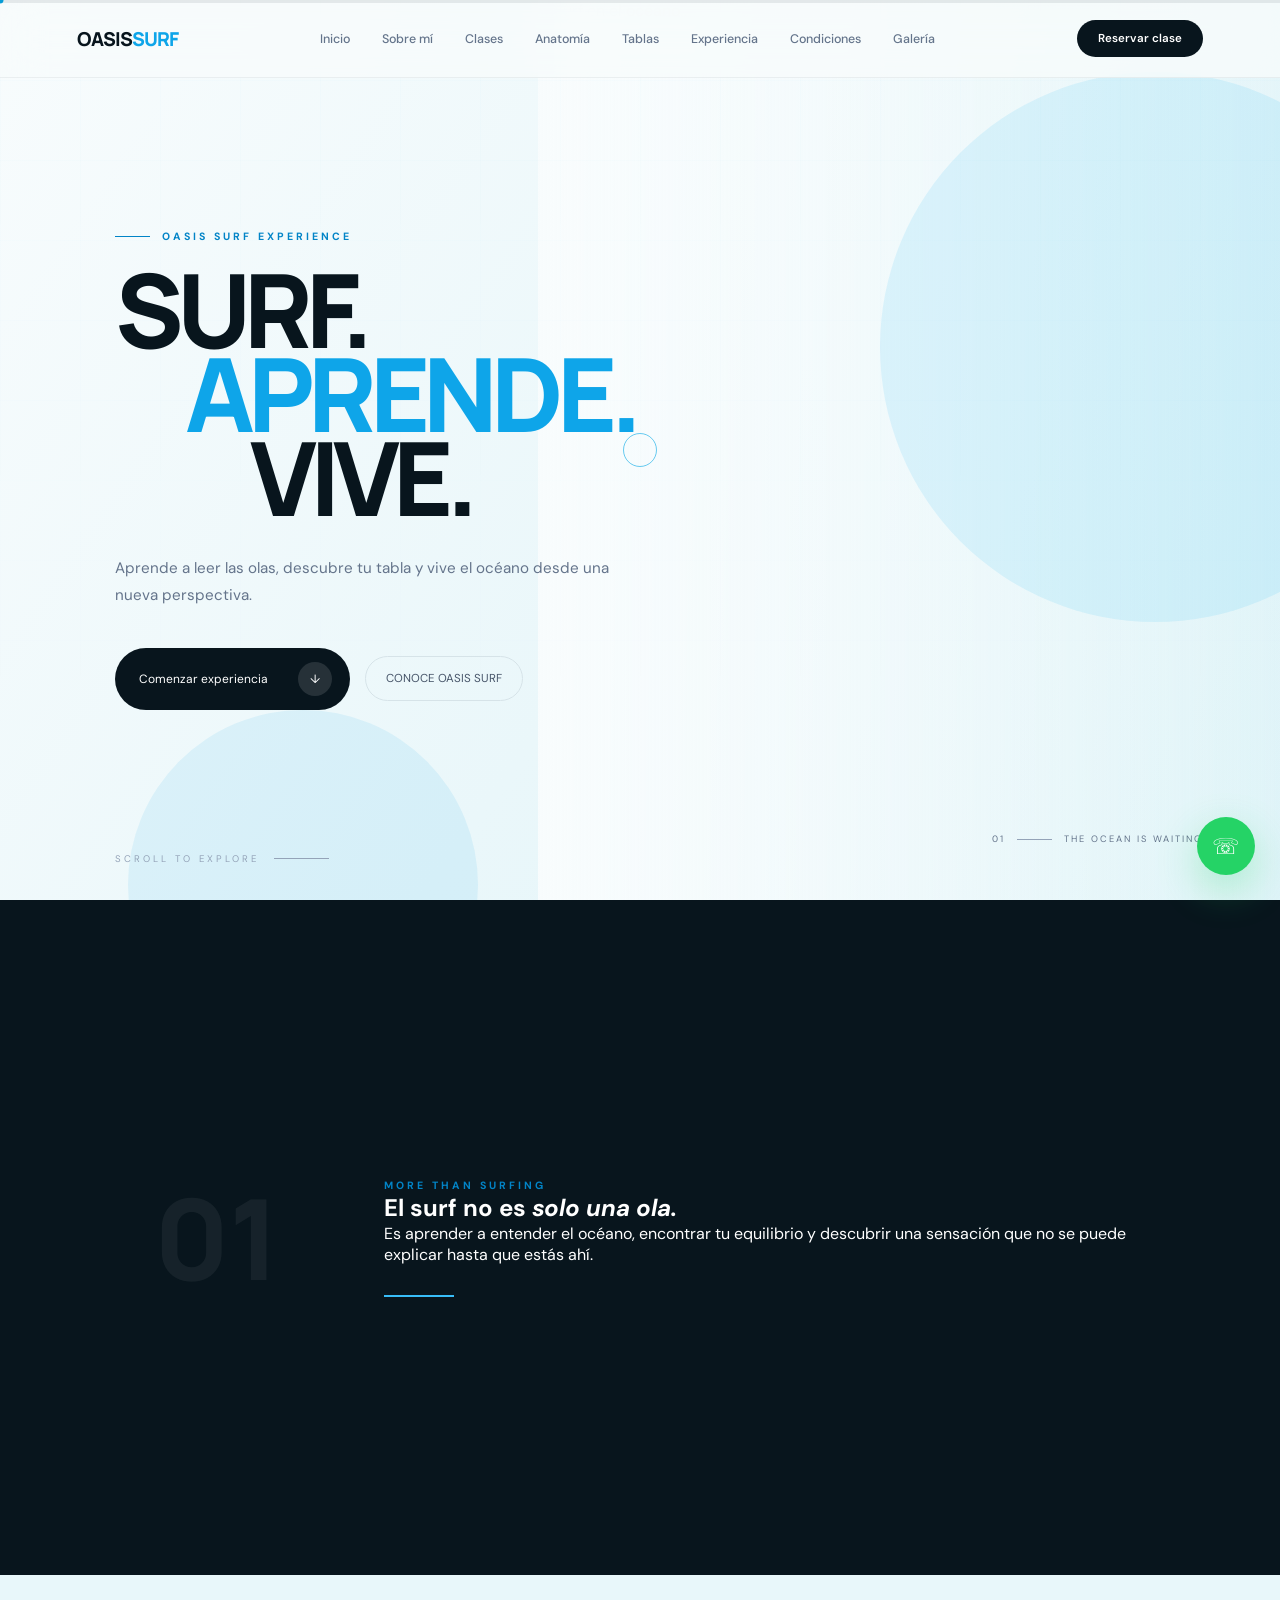
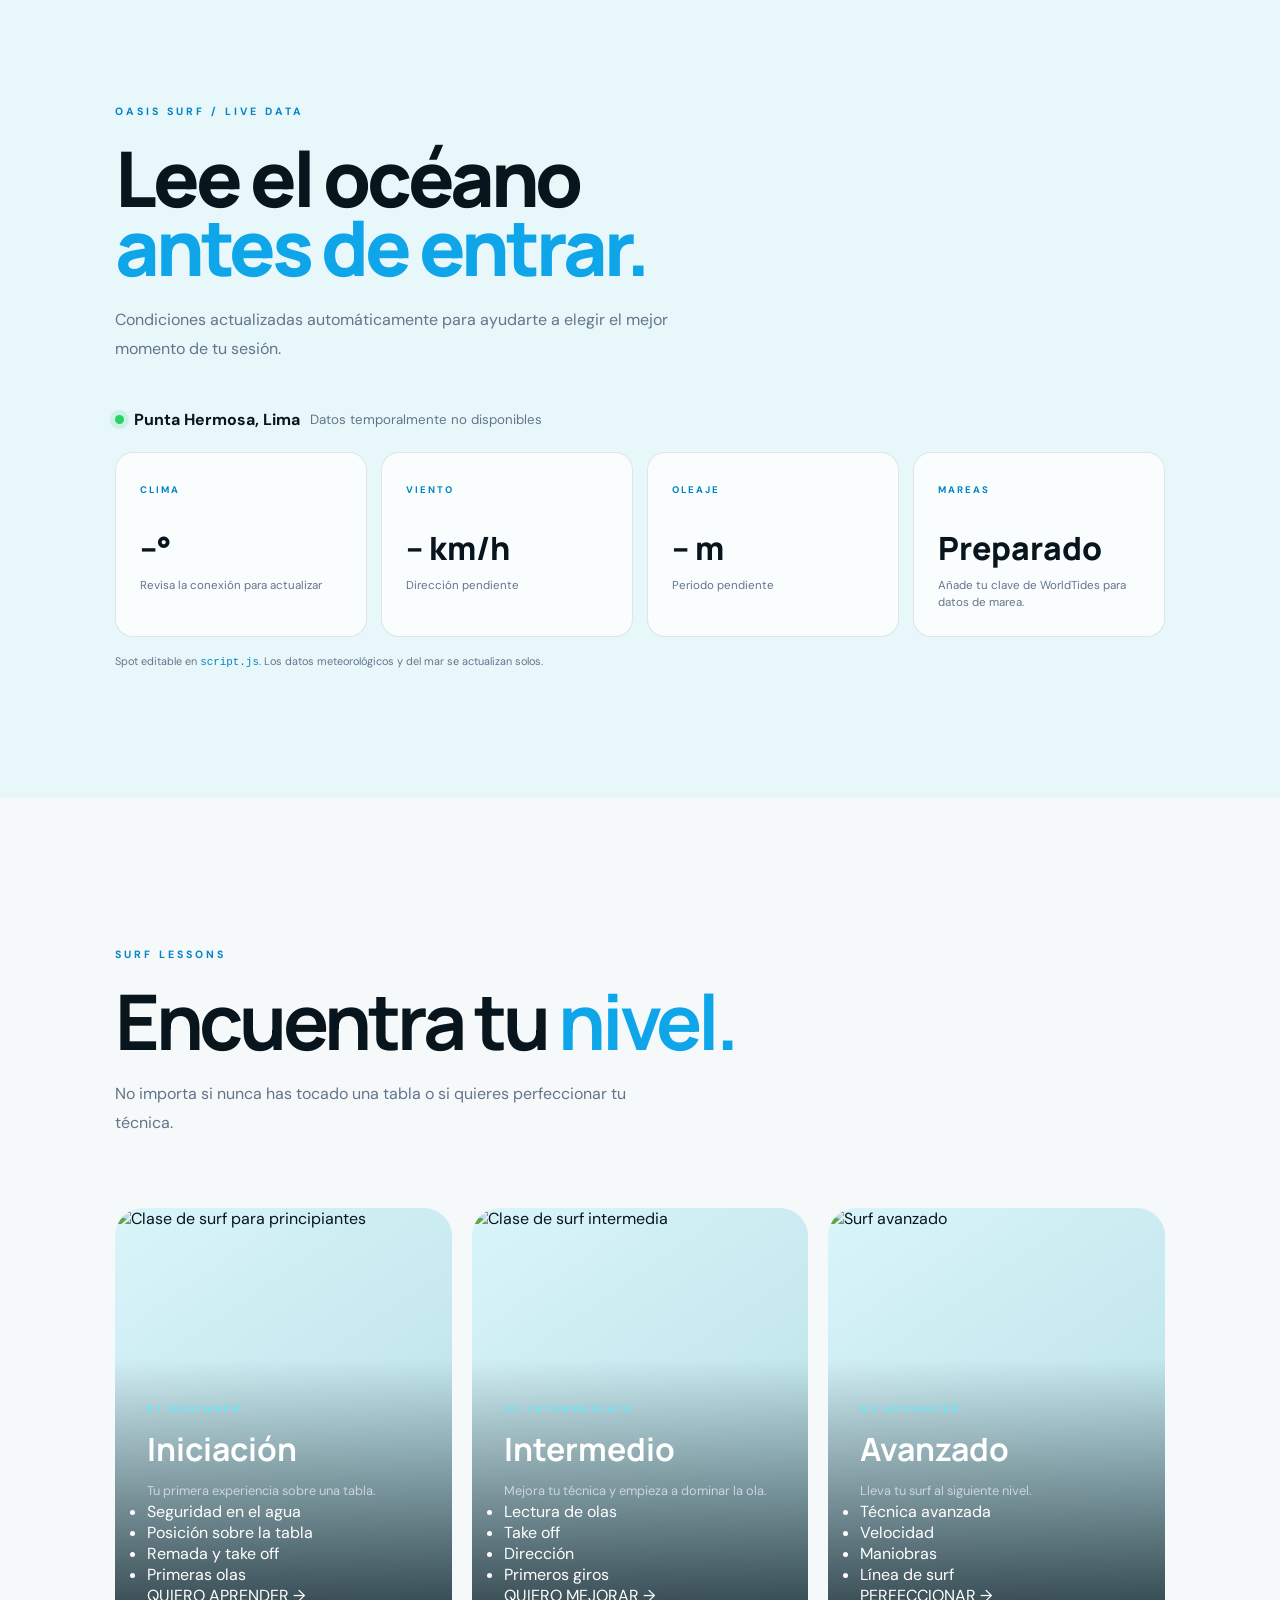
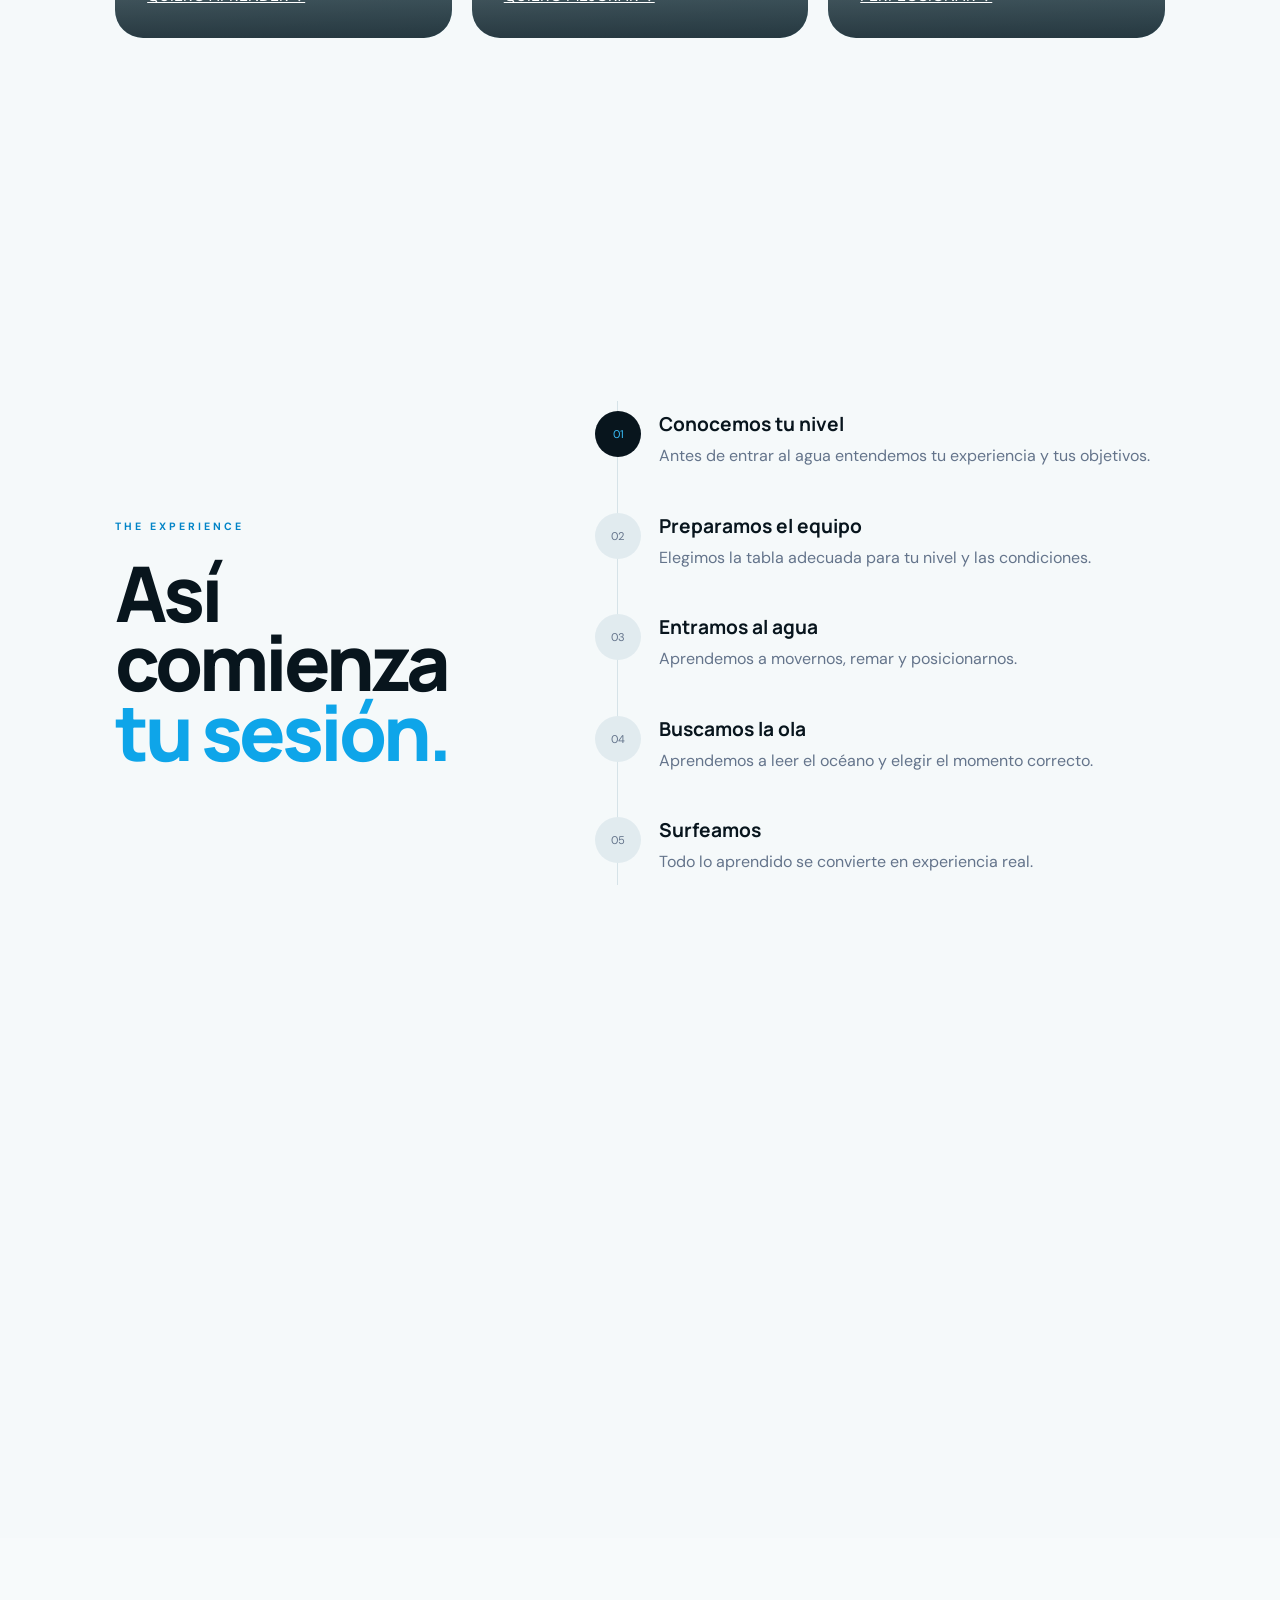
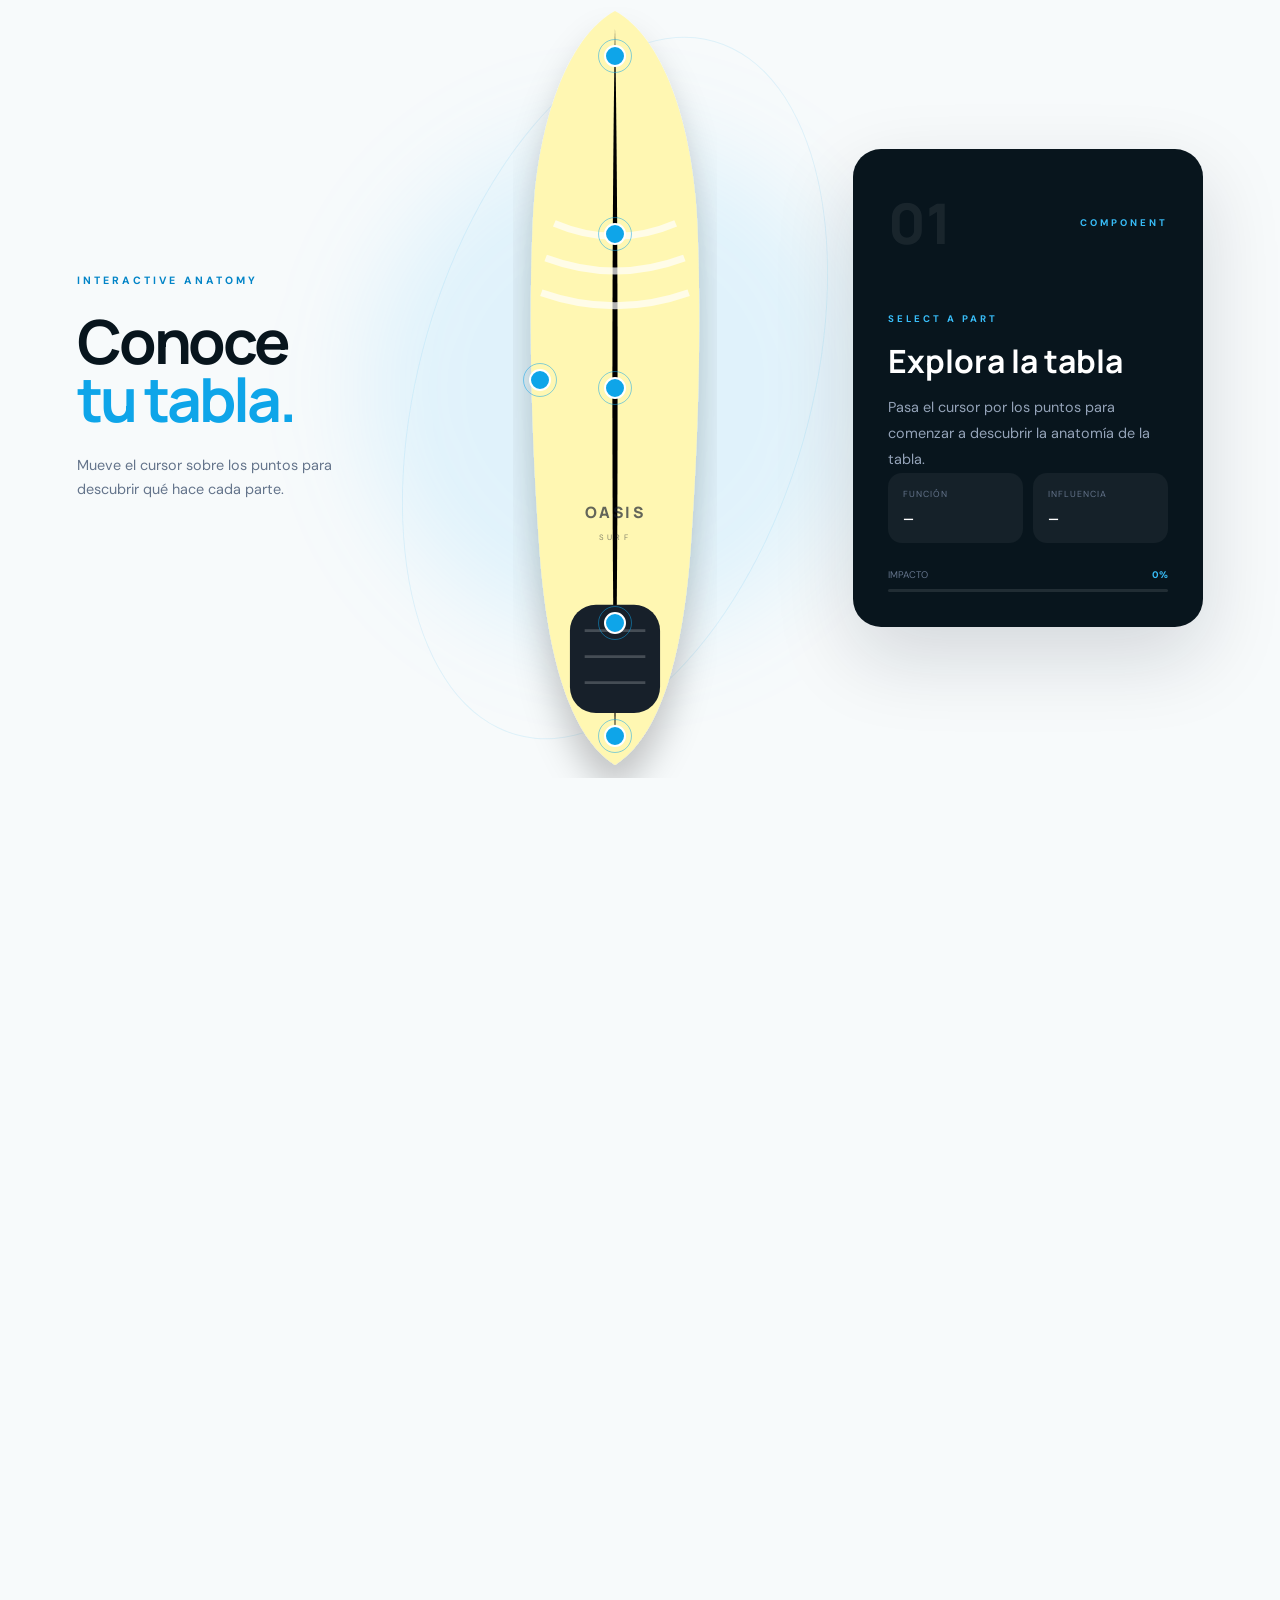
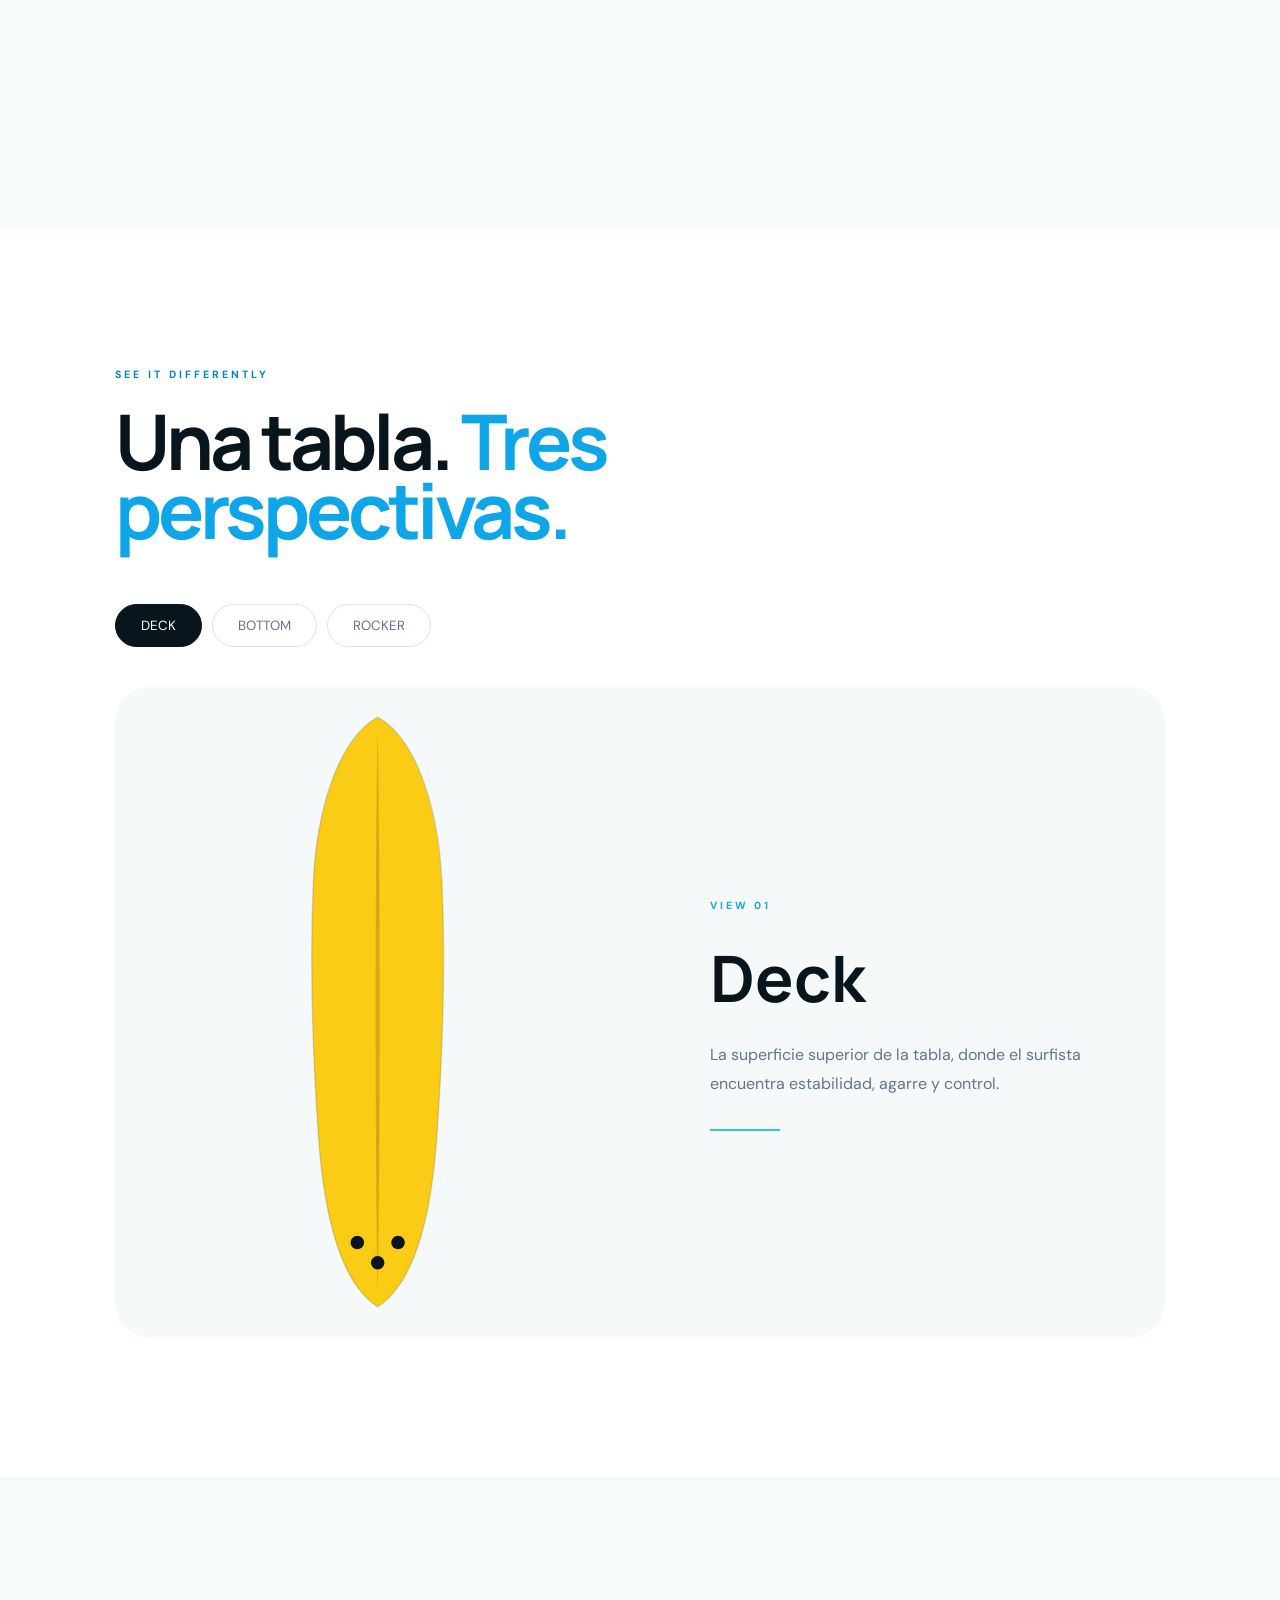
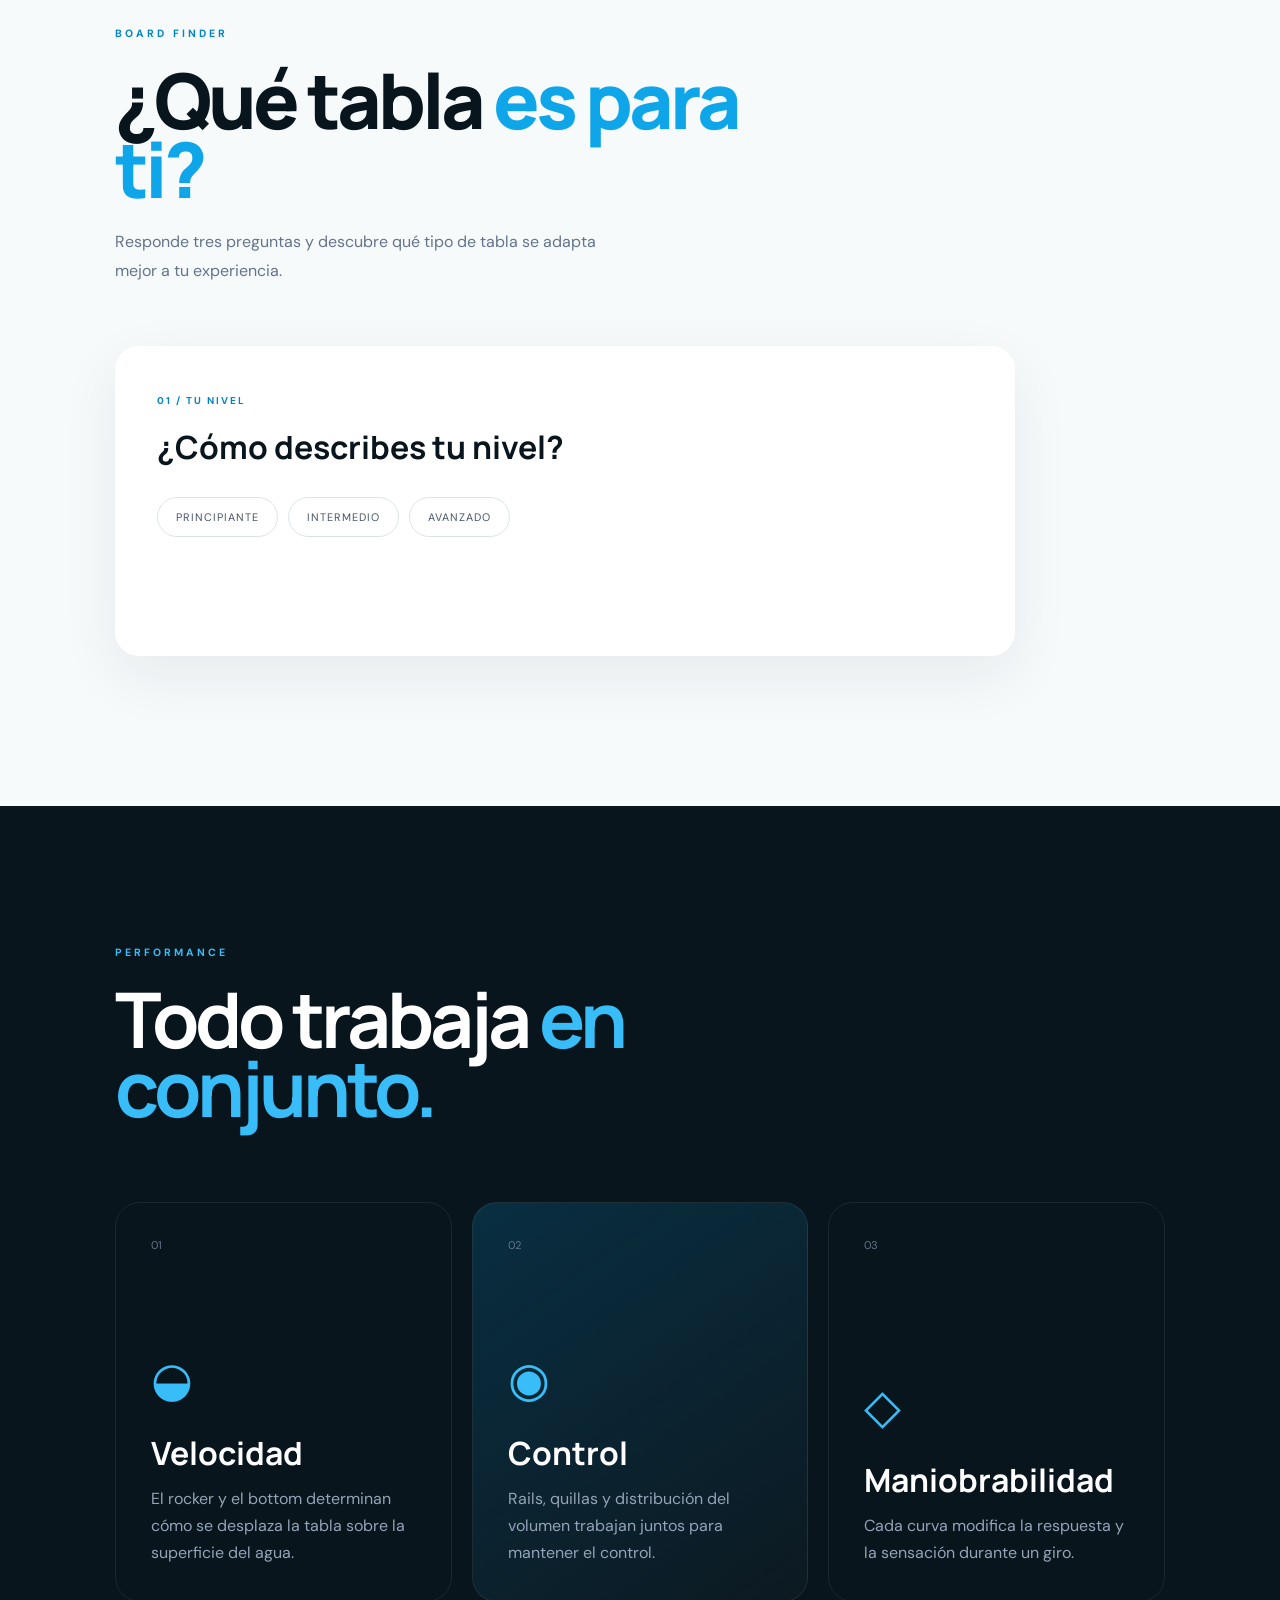
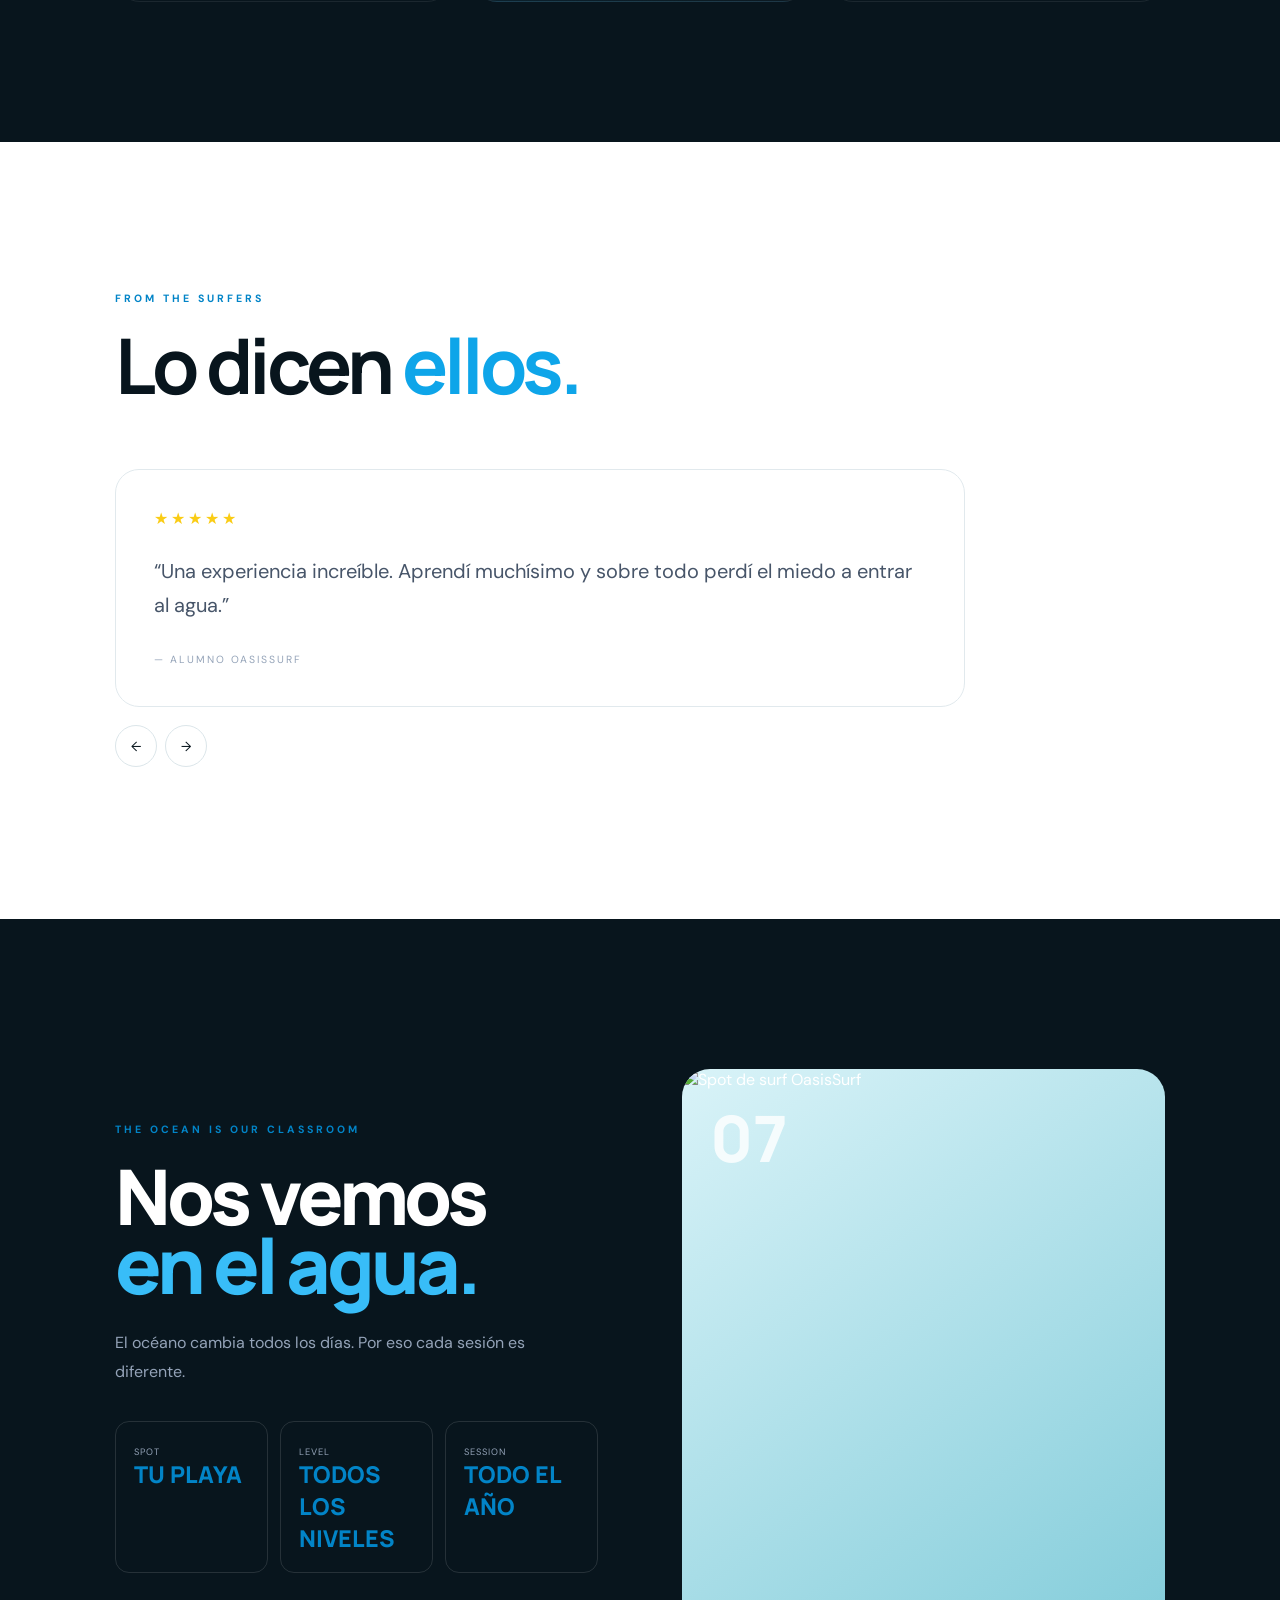
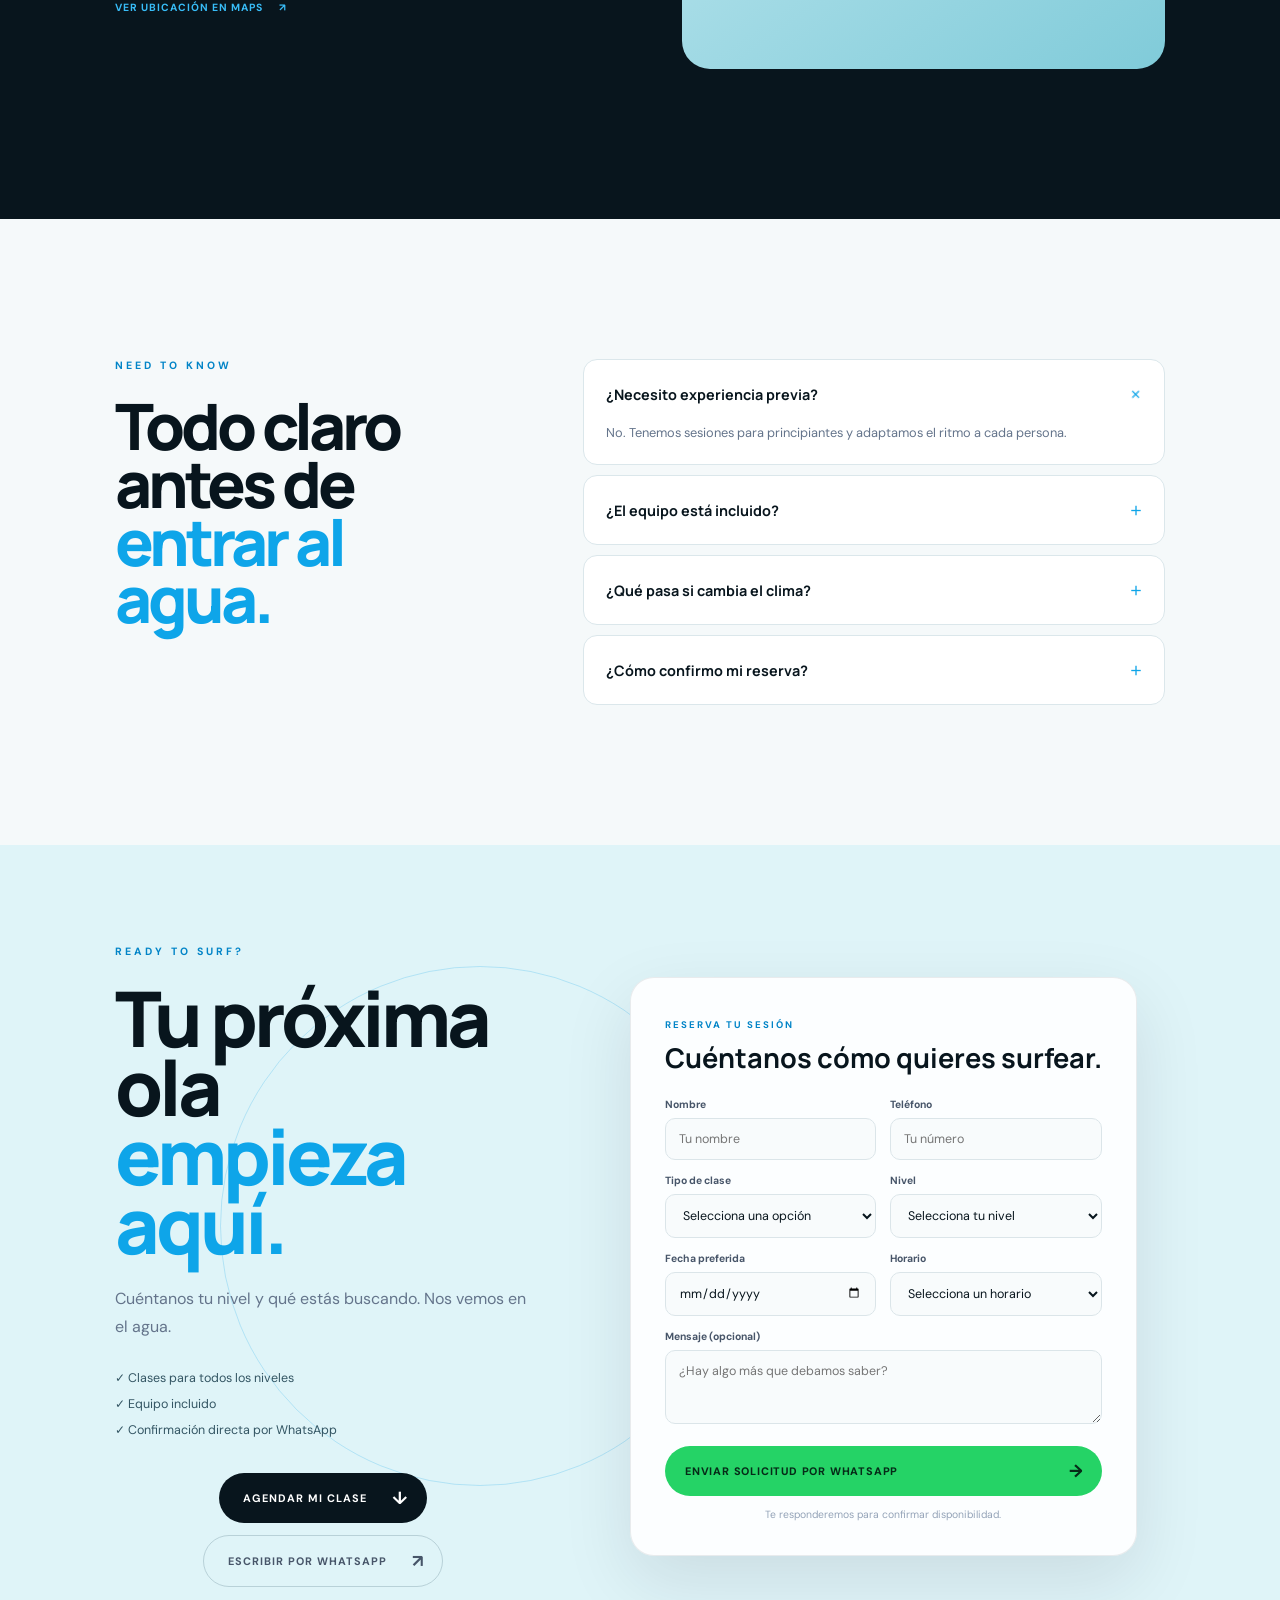
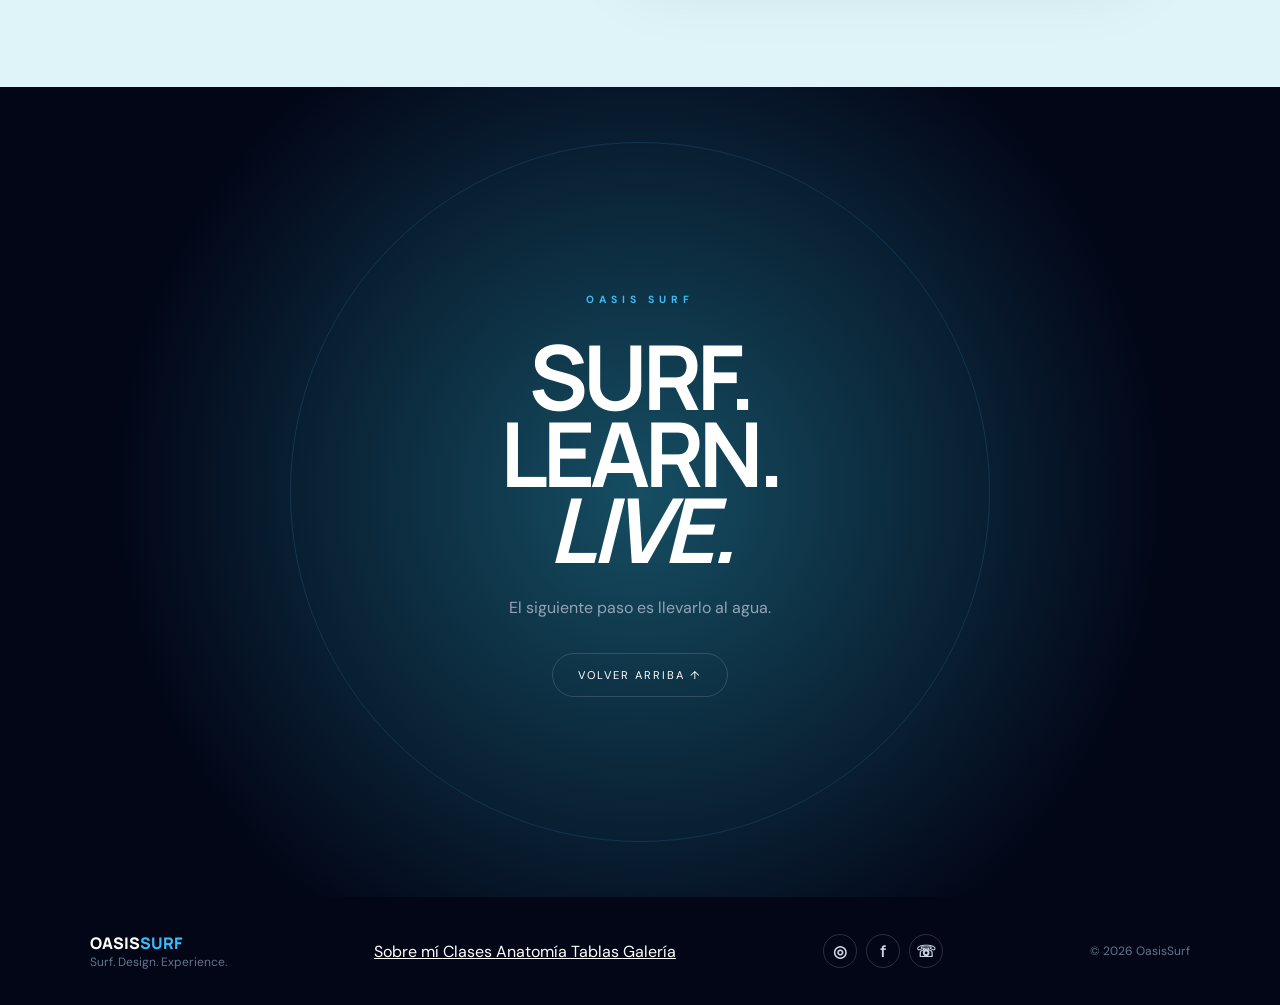
==== index.html @ ae348322 "Add files via upload" ====
<!DOCTYPE html>
<html lang="es">

<head>

    <meta charset="UTF-8">
    <meta name="viewport" content="width=device-width, initial-scale=1.0">

    <meta name="description"
        content="OasisSurf — Aprende a surfear, descubre nuestras tablas y vive una experiencia diferente frente al océano.">

    <title>OasisSurf — Surf. Aprende. Vive.</title>

    <!-- =====================================================
         GOOGLE FONTS
    ====================================================== -->

    <link rel="preconnect" href="https://fonts.googleapis.com">
    <link rel="preconnect" href="https://fonts.gstatic.com" crossorigin>

    <link
        href="https://fonts.googleapis.com/css2?family=DM+Sans:wght@400;500;600;700&family=Manrope:wght@400;500;600;700;800&display=swap"
        rel="stylesheet">


    <!-- =====================================================
         GSAP
    ====================================================== -->

    <script src="https://cdn.jsdelivr.net/npm/gsap@3.12.7/dist/gsap.min.js"></script>

    <script src="https://cdn.jsdelivr.net/npm/gsap@3.12.7/dist/ScrollTrigger.min.js"></script>


    <!-- =====================================================
         CSS
    ====================================================== -->

    <link rel="stylesheet" href="style.css">

</head>


<body>

<div class="site-preloader"><div class="site-preloader-mark">OASIS<span>SURF</span></div><div class="site-preloader-line"><span></span></div><small>PREPARANDO LA SESIÓN</small></div>


<!-- =========================================================
     CUSTOM CURSOR
========================================================= -->

<div class="cursor"></div>
<div class="cursor-ring"></div>


<!-- =========================================================
     HEADER
========================================================= -->

<header class="header">

    <a href="#home" class="logo">
        OASIS<span>SURF</span>
    </a>


    <nav class="navigation">

        <a href="#home">Inicio</a>

        <a href="sobre-mi.html">Sobre mí</a>

        <a href="clases.html">Clases</a>

        <a href="#boards">Anatomía</a>

        <a href="tablas.html">Tablas</a>

        <a href="experiencia.html">Experiencia</a>

        <a href="#conditions">Condiciones</a>

        <a href="galeria.html">Galería</a>

    </nav>


    <a href="#booking" class="header-button">
        Reservar clase
    </a>


    <button class="mobile-menu-button" aria-label="Abrir menú">

        <span></span>
        <span></span>

    </button>

</header>


<!-- =========================================================
     MOBILE MENU
========================================================= -->

<div class="mobile-menu">

    <a href="#home">Inicio</a>

    <a href="sobre-mi.html">Sobre mí</a>

    <a href="clases.html">Clases</a>

    <a href="#boards">Anatomía</a>

    <a href="tablas.html">Tablas</a>

    <a href="experiencia.html">Experiencia</a>

    <a href="#conditions">Condiciones</a>

    <a href="galeria.html">Galería</a>

    <a href="#booking">Reservar</a>

</div>



<main>


<!-- =========================================================
     01 — HERO
========================================================= -->

<section class="hero" id="home">


    <!-- BACKGROUND -->

    <div class="hero-background">

        <div class="hero-grid"></div>

        <div class="hero-orb hero-orb-one"></div>

        <div class="hero-orb hero-orb-two"></div>

        <div class="hero-noise"></div>

    </div>


    <!-- HERO IMAGE -->

    <div class="hero-photo">

        <img
            src="assets/images/hero-surf.jpg"
            alt="Surf en el océano"
        >

        <div class="hero-photo-overlay"></div>

    </div>


    <!-- HERO CONTENT -->

    <div class="hero-content">


        <div class="hero-label">

            <span class="label-line"></span>

            OASIS SURF EXPERIENCE

        </div>


        <h1>

            SURF.

            <span>APRENDE.</span>

            <em>VIVE.</em>

        </h1>


        <p>

            Aprende a leer las olas, descubre
            tu tabla y vive el océano desde
            una nueva perspectiva.

        </p>


        <div class="hero-actions">

            <a href="#classes" class="hero-cta">

                <span>
                    Comenzar experiencia
                </span>

                <span class="arrow">
                    ↓
                </span>

            </a>


            <a href="sobre-mi.html" class="hero-secondary">

                CONOCE OASIS SURF

            </a>

        </div>


    </div>


    <!-- HERO SIDE INFO -->

    <div class="hero-side-info">

        <span>01</span>

        <div></div>

        <span>THE OCEAN IS WAITING</span>

    </div>


    <!-- SCROLL -->

    <div class="scroll-indicator">

        <span>SCROLL TO EXPLORE</span>

        <div class="scroll-line"></div>

    </div>


</section>



<!-- =========================================================
     02 — INTRO
========================================================= -->

<section class="intro-section">


    <div class="intro-number">
        01
    </div>


    <div class="intro-content">

        <span class="section-label">
            MORE THAN SURFING
        </span>


        <h2>

            El surf no es
            <em>solo una ola.</em>

        </h2>


        <p>

            Es aprender a entender el océano,
            encontrar tu equilibrio y descubrir
            una sensación que no se puede explicar
            hasta que estás ahí.

        </p>


        <div class="intro-line"></div>

    </div>


</section>



<!-- =========================================================
     04 — LIVE CONDITIONS
========================================================= -->

<section class="conditions-section" id="conditions">
    <div class="conditions-heading">
        <span class="section-label">OASIS SURF / LIVE DATA</span>
        <h2>Lee el océano <span>antes de entrar.</span></h2>
        <p>Condiciones actualizadas automáticamente para ayudarte a elegir el mejor momento de tu sesión.</p>
    </div>

    <div class="conditions-location">
        <span class="live-dot"></span>
        <strong id="conditionsLocation">Punta Hermosa, Lima</strong>
        <small id="conditionsUpdated">Actualizando condiciones...</small>
    </div>

    <div class="conditions-grid">
        <article class="condition-card"><span>CLIMA</span><strong id="weatherTemperature">--°</strong><p id="weatherSummary">Cargando...</p></article>
        <article class="condition-card"><span>VIENTO</span><strong id="windSpeed">-- km/h</strong><p id="windDirection">Dirección pendiente</p></article>
        <article class="condition-card"><span>OLEAJE</span><strong id="waveHeight">-- m</strong><p id="wavePeriod">Periodo pendiente</p></article>
        <article class="condition-card tide-card"><span>MAREAS</span><strong id="tideStatus">Preparado</strong><p id="tideSummary">Añade tu clave de WorldTides para datos de marea.</p></article>
    </div>

    <p class="conditions-note">Spot editable en <code>script.js</code>. Los datos meteorológicos y del mar se actualizan solos.</p>
</section>



<!-- =========================================================
     05 — CLASSES
========================================================= -->

<section class="classes-section" id="classes">


    <div class="classes-heading">


        <div>

            <span class="section-label">
                SURF LESSONS
            </span>


            <h2>

                Encuentra tu
                <span>nivel.</span>

            </h2>

        </div>


        <p>

            No importa si nunca has tocado
            una tabla o si quieres perfeccionar
            tu técnica.

        </p>


    </div>



    <div class="classes-grid">


        <!-- BEGINNER -->

        <article
            class="class-card"
            data-level="beginner"
        >


            <div class="class-image">

                <img
                    src="assets/images/clase-01.jpg"
                    alt="Clase de surf para principiantes"
                >

            </div>


            <div class="class-content">


                <div class="class-top">

                    <span>
                        01
                    </span>

                    <span>
                        BEGINNER
                    </span>

                </div>


                <h3>
                    Iniciación
                </h3>


                <p>

                    Tu primera experiencia
                    sobre una tabla.

                </p>


                <ul>

                    <li>
                        Seguridad en el agua
                    </li>

                    <li>
                        Posición sobre la tabla
                    </li>

                    <li>
                        Remada y take off
                    </li>

                    <li>
                        Primeras olas
                    </li>

                </ul>


                <a href="#booking">
                    QUIERO APRENDER →
                </a>


            </div>


        </article>



        <!-- INTERMEDIATE -->

        <article
            class="class-card featured-class"
            data-level="intermediate"
        >


            <div class="class-image">

                <img
                    src="assets/images/clase-02.jpg"
                    alt="Clase de surf intermedia"
                >

            </div>


            <div class="class-content">


                <div class="class-top">

                    <span>
                        02
                    </span>

                    <span>
                        INTERMEDIATE
                    </span>

                </div>


                <h3>
                    Intermedio
                </h3>


                <p>

                    Mejora tu técnica y
                    empieza a dominar la ola.

                </p>


                <ul>

                    <li>
                        Lectura de olas
                    </li>

                    <li>
                        Take off
                    </li>

                    <li>
                        Dirección
                    </li>

                    <li>
                        Primeros giros
                    </li>

                </ul>


                <a href="#booking">
                    QUIERO MEJORAR →
                </a>


            </div>


        </article>



        <!-- ADVANCED -->

        <article
            class="class-card"
            data-level="advanced"
        >


            <div class="class-image">

                <img
                    src="assets/images/clase-03.jpg"
                    alt="Surf avanzado"
                >

            </div>


            <div class="class-content">


                <div class="class-top">

                    <span>
                        03
                    </span>

                    <span>
                        ADVANCED
                    </span>

                </div>


                <h3>
                    Avanzado
                </h3>


                <p>

                    Lleva tu surf al siguiente
                    nivel.

                </p>


                <ul>

                    <li>
                        Técnica avanzada
                    </li>

                    <li>
                        Velocidad
                    </li>

                    <li>
                        Maniobras
                    </li>

                    <li>
                        Línea de surf
                    </li>

                </ul>


                <a href="#booking">
                    PERFECCIONAR →
                </a>


            </div>


        </article>


    </div>


</section>



<!-- =========================================================
     05 — EXPERIENCE
========================================================= -->

<section class="experience-section" id="experience">


    <div class="experience-sticky">


        <div class="experience-heading">

            <span class="section-label">
                THE EXPERIENCE
            </span>


            <h2>

                Así comienza
                <span>tu sesión.</span>

            </h2>

        </div>


        <div class="experience-timeline">


            <div class="timeline-line">

                <span></span>

            </div>


            <div
                class="experience-step active"
                data-step="1"
            >

                <span>
                    01
                </span>

                <div>

                    <h3>
                        Conocemos tu nivel
                    </h3>

                    <p>
                        Antes de entrar al agua
                        entendemos tu experiencia
                        y tus objetivos.
                    </p>

                </div>

            </div>


            <div
                class="experience-step"
                data-step="2"
            >

                <span>
                    02
                </span>

                <div>

                    <h3>
                        Preparamos el equipo
                    </h3>

                    <p>
                        Elegimos la tabla adecuada
                        para tu nivel y las condiciones.
                    </p>

                </div>

            </div>


            <div
                class="experience-step"
                data-step="3"
            >

                <span>
                    03
                </span>

                <div>

                    <h3>
                        Entramos al agua
                    </h3>

                    <p>
                        Aprendemos a movernos,
                        remar y posicionarnos.
                    </p>

                </div>

            </div>


            <div
                class="experience-step"
                data-step="4"
            >

                <span>
                    04
                </span>

                <div>

                    <h3>
                        Buscamos la ola
                    </h3>

                    <p>
                        Aprendemos a leer el océano
                        y elegir el momento correcto.
                    </p>

                </div>

            </div>


            <div
                class="experience-step"
                data-step="5"
            >

                <span>
                    05
                </span>

                <div>

                    <h3>
                        Surfeamos
                    </h3>

                    <p>
                        Todo lo aprendido se convierte
                        en experiencia real.
                    </p>

                </div>

            </div>


        </div>


    </div>


</section>



<!-- =========================================================
     06 — BOARD ANATOMY
========================================================= -->

<section class="anatomy-section" id="boards">


    <div class="anatomy-sticky">


        <!-- TITLE -->

        <div class="anatomy-heading">


            <span class="section-label">
                INTERACTIVE ANATOMY
            </span>


            <h2>

                Conoce
                <span>tu tabla.</span>

            </h2>


            <p>

                Mueve el cursor sobre los puntos
                para descubrir qué hace cada parte.

            </p>


        </div>



        <!-- BOARD -->

        <div class="interactive-board">


            <div class="board-aura"></div>


            <svg
                id="mainBoard"
                class="surfboard main-surfboard"
                viewBox="0 0 300 900"
                xmlns="http://www.w3.org/2000/svg"
            >


                <defs>


                    <linearGradient
                        id="mainBoardGradient"
                        x1="0"
                        y1="0"
                        x2="1"
                        y2="1"
                    >

                        <stop
                            offset="0%"
                            stop-color="#fff7b2"
                        >

                        <stop
                            offset="45%"
                            stop-color="#facc15"
                        >

                        <stop
                            offset="100%"
                            stop-color="#ca8a04"
                        >

                    </linearGradient>


                    <filter id="mainShadow">

                        <feDropShadow
                            dx="0"
                            dy="30"
                            stdDeviation="20"
                            flood-opacity=".22"
                        />

                    </filter>


                </defs>


                <!-- BOARD -->

                <path
                    id="boardShape"
                    filter="url(#mainShadow)"
                    d="
                    M150 15
                    C95 45 60 145 55 260
                    C50 380 54 510 62 625
                    C70 750 95 850 150 885
                    C205 850 230 750 238 625
                    C246 510 250 380 245 260
                    C240 145 205 45 150 15
                    Z"
                    fill="url(#mainBoardGradient)"
                />


                <!-- STRINGER -->

                <path
                    id="mainStringer"
                    d="
                    M150 35
                    C146 250 146 650 150 865
                    C154 650 154 250 150 35
                    Z"
                />


                <!-- STRIPES -->

                <path
                    class="board-stripe"
                    d="M80 260 Q150 290 220 260"
                />

                <path
                    class="board-stripe"
                    d="M70 300 Q150 330 230 300"
                />

                <path
                    class="board-stripe"
                    d="M65 340 Q150 370 235 340"
                />


                <!-- PAD -->

                <rect
                    x="98"
                    y="700"
                    width="104"
                    height="125"
                    rx="30"
                    class="board-pad"
                />


                <path
                    class="pad-line"
                    d="M115 730 H185"
                />

                <path
                    class="pad-line"
                    d="M115 760 H185"
                />

                <path
                    class="pad-line"
                    d="M115 790 H185"
                />


                <!-- LOGO -->

                <text
                    x="150"
                    y="600"
                    text-anchor="middle"
                    class="board-logo"
                >
                    OASIS
                </text>


                <text
                    x="150"
                    y="625"
                    text-anchor="middle"
                    class="board-logo-small"
                >
                    SURF
                </text>


            </svg>



            <!-- HOTSPOTS -->

            <button
                class="hotspot"
                data-part="nose"
                style="top:9%;left:50%;"
                aria-label="Nose"
            >
                <span></span>
            </button>


            <button
                class="hotspot"
                data-part="stringer"
                style="top:31%;left:50%;"
                aria-label="Stringer"
            >
                <span></span>
            </button>


            <button
                class="hotspot"
                data-part="rail"
                style="top:49%;left:32%;"
                aria-label="Rails"
            >
                <span></span>
            </button>


            <button
                class="hotspot"
                data-part="center"
                style="top:50%;left:50%;"
                aria-label="Centro"
            >
                <span></span>
            </button>


            <button
                class="hotspot"
                data-part="pad"
                style="top:79%;left:50%;"
                aria-label="Pad"
            >
                <span></span>
            </button>


            <button
                class="hotspot"
                data-part="tail"
                style="top:93%;left:50%;"
                aria-label="Tail"
            >
                <span></span>
            </button>


        </div>



        <!-- INFO CARD -->

        <aside class="info-card">


            <div class="info-card-top">

                <span id="infoNumber">
                    01
                </span>

                <span class="info-category">
                    COMPONENT
                </span>

            </div>


            <div class="info-content">

                <span class="info-mini">
                    SELECT A PART
                </span>


                <h3 id="infoTitle">
                    Explora la tabla
                </h3>


                <p id="infoDescription">

                    Pasa el cursor por los puntos
                    para comenzar a descubrir
                    la anatomía de la tabla.

                </p>

            </div>


            <div class="info-stats">


                <div>

                    <span>
                        FUNCIÓN
                    </span>

                    <strong id="infoFunction">
                        —
                    </strong>

                </div>


                <div>

                    <span>
                        INFLUENCIA
                    </span>

                    <strong id="infoInfluence">
                        —
                    </strong>

                </div>


            </div>


            <div class="info-progress">

                <div class="progress-label">

                    <span>
                        IMPACTO
                    </span>

                    <strong id="infoPercent">
                        0%
                    </strong>

                </div>


                <div class="progress-track">

                    <span id="infoProgress"></span>

                </div>

            </div>


        </aside>


    </div>


</section>



<!-- =========================================================
     07 — BOARD VIEWS
========================================================= -->

<section class="views-section">


    <div class="views-title">


        <span class="section-label">
            SEE IT DIFFERENTLY
        </span>


        <h2>

            Una tabla.
            <span>Tres perspectivas.</span>

        </h2>


    </div>


    <div class="view-buttons">

        <button
            class="view-button active"
            data-view="deck"
        >
            DECK
        </button>


        <button
            class="view-button"
            data-view="bottom"
        >
            BOTTOM
        </button>


        <button
            class="view-button"
            data-view="rocker"
        >
            ROCKER
        </button>

    </div>



    <div class="view-display">


        <div class="view-board">


            <svg
                id="viewBoard"
                class="surfboard"
                viewBox="0 0 300 900"
            >


                <path
                    class="view-board-shape"
                    d="
                    M150 15
                    C95 45 60 145 55 260
                    C50 380 54 510 62 625
                    C70 750 95 850 150 885
                    C205 850 230 750 238 625
                    C246 510 250 380 245 260
                    C240 145 205 45 150 15
                    Z"
                />


                <path
                    class="view-stringer"
                    d="
                    M150 35
                    C146 250 146 650 150 865
                    C154 650 154 250 150 35
                    Z"
                />


                <circle
                    class="fin fin-one"
                    cx="120"
                    cy="790"
                    r="10"
                />


                <circle
                    class="fin fin-two"
                    cx="180"
                    cy="790"
                    r="10"
                />


                <circle
                    class="fin fin-three"
                    cx="150"
                    cy="820"
                    r="10"
                />


            </svg>


        </div>


        <div class="view-copy">


            <span id="viewLabel">
                VIEW 01
            </span>


            <h3 id="viewTitle">
                Deck
            </h3>


            <p id="viewDescription">

                La superficie superior de la tabla,
                donde el surfista encuentra
                estabilidad, agarre y control.

            </p>


            <div class="view-line"></div>


        </div>


    </div>


</section>



<!-- =========================================================
     08 — FIND YOUR BOARD
========================================================= -->

<section class="finder-section">


    <div class="finder-heading">

        <span class="section-label">
            BOARD FINDER
        </span>


        <h2>

            ¿Qué tabla
            <span>es para ti?</span>

        </h2>


        <p>

            Responde tres preguntas y descubre
            qué tipo de tabla se adapta mejor
            a tu experiencia.

        </p>

    </div>



    <div class="finder">


        <!-- QUESTION 1 -->

        <div class="finder-question active">

            <span>
                01 / TU NIVEL
            </span>


            <h3>
                ¿Cómo describes tu nivel?
            </h3>


            <div class="finder-options">

                <button data-answer="beginner">
                    PRINCIPIANTE
                </button>

                <button data-answer="intermediate">
                    INTERMEDIO
                </button>

                <button data-answer="advanced">
                    AVANZADO
                </button>

            </div>

        </div>



        <!-- QUESTION 2 -->

        <div class="finder-question">

            <span>
                02 / TU OBJETIVO
            </span>


            <h3>
                ¿Qué quieres conseguir?
            </h3>


            <div class="finder-options">

                <button data-answer="learn">
                    APRENDER
                </button>

                <button data-answer="improve">
                    MEJORAR
                </button>

                <button data-answer="performance">
                    PERFORMANCE
                </button>

            </div>

        </div>



        <!-- QUESTION 3 -->

        <div class="finder-question">

            <span>
                03 / TU EXPERIENCIA
            </span>


            <h3>
                ¿Qué buscas sentir?
            </h3>


            <div class="finder-options">

                <button data-answer="stability">
                    ESTABILIDAD
                </button>

                <button data-answer="speed">
                    VELOCIDAD
                </button>

                <button data-answer="control">
                    CONTROL
                </button>

            </div>

        </div>



        <!-- RESULT -->

        <div class="finder-result">

            <span>
                YOUR BOARD
            </span>


            <h3 id="finderResult">
                TU TABLA IDEAL
            </h3>


            <p id="finderDescription">

                Completa las preguntas para
                descubrir tu recomendación.

            </p>


            <button id="finderReset">
                VOLVER A EMPEZAR
            </button>

        </div>


    </div>


</section>



<!-- =========================================================
     10 — PERFORMANCE
========================================================= -->

<section class="performance-section">


    <div class="performance-heading">

        <span class="section-label">
            PERFORMANCE
        </span>


        <h2>

            Todo trabaja
            <span>en conjunto.</span>

        </h2>

    </div>



    <div class="performance-grid">


        <article class="performance-card">

            <span>
                01
            </span>


            <div class="performance-icon">
                ◒
            </div>


            <h3>
                Velocidad
            </h3>


            <p>

                El rocker y el bottom determinan
                cómo se desplaza la tabla sobre
                la superficie del agua.

            </p>

        </article>



        <article class="performance-card featured">

            <span>
                02
            </span>


            <div class="performance-icon">
                ◉
            </div>


            <h3>
                Control
            </h3>


            <p>

                Rails, quillas y distribución del
                volumen trabajan juntos para
                mantener el control.

            </p>

        </article>



        <article class="performance-card">

            <span>
                03
            </span>


            <div class="performance-icon">
                ◇
            </div>


            <h3>
                Maniobrabilidad
            </h3>


            <p>

                Cada curva modifica la respuesta
                y la sensación durante un giro.

            </p>

        </article>


    </div>


</section>



<!-- =========================================================
     11 — TESTIMONIALS
========================================================= -->

<section class="testimonials-section">


    <div class="testimonials-heading">

        <span class="section-label">
            FROM THE SURFERS
        </span>


        <h2>

            Lo dicen
            <span>ellos.</span>

        </h2>

    </div>



    <div class="testimonial-slider">


        <article class="testimonial active">

            <div class="testimonial-stars">
                ★★★★★
            </div>


            <blockquote>

                “Una experiencia increíble.
                Aprendí muchísimo y sobre todo
                perdí el miedo a entrar al agua.”

            </blockquote>


            <span>
                — ALUMNO OASISSURF
            </span>

        </article>



        <article class="testimonial">

            <div class="testimonial-stars">
                ★★★★★
            </div>


            <blockquote>

                “La forma de enseñar hace que
                todo se sienta mucho más natural.
                Volvería sin pensarlo.”

            </blockquote>


            <span>
                — ALUMNO OASISSURF
            </span>

        </article>



        <article class="testimonial">

            <div class="testimonial-stars">
                ★★★★★
            </div>


            <blockquote>

                “No solo aprendí a surfear.
                Aprendí a entender mejor
                el océano.”

            </blockquote>


            <span>
                — ALUMNO OASISSURF
            </span>

        </article>


        <div class="testimonial-controls">

            <button id="testimonialPrev">
                ←
            </button>

            <button id="testimonialNext">
                →
            </button>

        </div>


    </div>


</section>



<!-- =========================================================
     12 — LOCATION / SPOT
========================================================= -->

<section class="spot-section">


    <div class="spot-image">

        <img
            src="assets/images/spot.jpg"
            alt="Spot de surf OasisSurf"
        >


        <div class="spot-overlay"></div>


        <span class="spot-number">
            07
        </span>

    </div>



    <div class="spot-content">


        <span class="section-label">
            THE OCEAN IS OUR CLASSROOM
        </span>


        <h2>

            Nos vemos
            <span>en el agua.</span>

        </h2>


        <p>

            El océano cambia todos los días.
            Por eso cada sesión es diferente.

        </p>


        <div class="spot-details">


            <div>

                <span>
                    SPOT
                </span>

                <strong>
                    TU PLAYA
                </strong>

            </div>


            <div>

                <span>
                    LEVEL
                </span>

                <strong>
                    TODOS LOS NIVELES
                </strong>

            </div>


            <div>

                <span>
                    SESSION
                </span>

                <strong>
                    TODO EL AÑO
                </strong>

            </div>


        </div>

        <a class="spot-map-link" href="https://www.google.com/maps/search/?api=1&query=Punta+Hermosa+Lima" target="_blank" rel="noopener">VER UBICACIÓN EN MAPS <span>↗</span></a>


    </div>


</section>


<!-- =========================================================
     13 — FAQ
========================================================= -->

<section class="faq-section" id="faq">
    <div class="faq-heading">
        <span class="section-label">NEED TO KNOW</span>
        <h2>Todo claro antes de <span>entrar al agua.</span></h2>
    </div>

    <div class="faq-list">
        <div class="faq-item active"><button class="faq-question" type="button"><span>¿Necesito experiencia previa?</span><b>+</b></button><p>No. Tenemos sesiones para principiantes y adaptamos el ritmo a cada persona.</p></div>
        <div class="faq-item"><button class="faq-question" type="button"><span>¿El equipo está incluido?</span><b>+</b></button><p>Sí. Incluimos tabla, leash y el material necesario para la sesión.</p></div>
        <div class="faq-item"><button class="faq-question" type="button"><span>¿Qué pasa si cambia el clima?</span><b>+</b></button><p>Priorizamos la seguridad. Si las condiciones no son adecuadas, coordinamos otro horario contigo.</p></div>
        <div class="faq-item"><button class="faq-question" type="button"><span>¿Cómo confirmo mi reserva?</span><b>+</b></button><p>Envíanos el formulario por WhatsApp y te confirmaremos disponibilidad y punto de encuentro.</p></div>
    </div>
</section>



<!-- =========================================================
     14 — BOOKING
========================================================= -->

<section class="booking-section" id="booking">


    <div class="booking-background">

        <div class="booking-orb"></div>

    </div>


    <div class="booking-content">


        <span class="section-label">
            READY TO SURF?
        </span>


        <h2>

            Tu próxima ola
            <span>empieza aquí.</span>

        </h2>


        <p>

            Cuéntanos tu nivel y qué estás
            buscando. Nos vemos en el agua.

        </p>


        <div class="booking-highlights">

            <span>✓ Clases para todos los niveles</span>
            <span>✓ Equipo incluido</span>
            <span>✓ Confirmación directa por WhatsApp</span>

        </div>


        <div class="booking-actions">


            <a
                href="#booking-form"
                class="booking-button primary"
            >

                AGENDAR MI CLASE

                <span>
                    ↓
                </span>

            </a>


            <a
                href="https://wa.me/51999999999"
                class="booking-button secondary"
                target="_blank"
                rel="noopener"
            >

                ESCRIBIR POR WHATSAPP

                <span>
                    ↗
                </span>

            </a>


        </div>


    </div>


    <form class="booking-form" id="booking-form">

        <div class="booking-form-heading">
            <span>RESERVA TU SESIÓN</span>
            <h3>Cuéntanos cómo quieres surfear.</h3>
        </div>


        <div class="booking-form-grid">

            <label class="booking-field">
                <span>Nombre</span>
                <input type="text" name="bookingName" placeholder="Tu nombre" required>
            </label>

            <label class="booking-field">
                <span>Teléfono</span>
                <input type="tel" name="bookingPhone" placeholder="Tu número" required>
            </label>

            <label class="booking-field">
                <span>Tipo de clase</span>
                <select name="bookingClass" required>
                    <option value="">Selecciona una opción</option>
                    <option>Clase grupal</option>
                    <option>Clase privada</option>
                    <option>Clase de perfeccionamiento</option>
                </select>
            </label>

            <label class="booking-field">
                <span>Nivel</span>
                <select name="bookingLevel" required>
                    <option value="">Selecciona tu nivel</option>
                    <option>Principiante</option>
                    <option>Intermedio</option>
                    <option>Avanzado</option>
                </select>
            </label>

            <label class="booking-field">
                <span>Fecha preferida</span>
                <input type="date" name="bookingDate" required>
            </label>

            <label class="booking-field">
                <span>Horario</span>
                <select name="bookingTime" required>
                    <option value="">Selecciona un horario</option>
                    <option>06:00 - 08:00</option>
                    <option>08:30 - 10:30</option>
                    <option>16:00 - 18:00</option>
                </select>
            </label>

        </div>


        <label class="booking-field booking-message">
            <span>Mensaje (opcional)</span>
            <textarea name="bookingMessage" rows="3" placeholder="¿Hay algo más que debamos saber?"></textarea>
        </label>


        <button class="booking-submit" type="submit">
            ENVIAR SOLICITUD POR WHATSAPP
            <span>→</span>
        </button>


        <small class="booking-note">Te responderemos para confirmar disponibilidad.</small>


    </form>


</section>



<!-- =========================================================
     14 — FINAL
========================================================= -->

<section class="final-section">


    <div class="final-overlay"></div>


    <div class="final-content">


        <span>
            OASIS SURF
        </span>


        <h2>

            SURF.
            <br>

            LEARN.
            <br>

            <em>LIVE.</em>

        </h2>


        <p>

            El siguiente paso
            es llevarlo al agua.

        </p>


        <a href="#home">
            VOLVER ARRIBA ↑
        </a>


    </div>


</section>


</main>



<!-- =========================================================
     FOOTER
========================================================= -->

<footer>


    <div class="footer-brand">

        <div class="footer-logo">
            OASIS<span>SURF</span>
        </div>


        <p>
            Surf. Design. Experience.
        </p>

    </div>


    <div class="footer-links">

        <a href="sobre-mi.html">
            Sobre mí
        </a>

        <a href="#classes">
            Clases
        </a>

        <a href="#boards">
            Anatomía
        </a>

        <a href="tablas.html">
            Tablas
        </a>

        <a href="galeria.html">
            Galería
        </a>

    </div>


    <div class="footer-social">

        <a href="https://www.instagram.com/" target="_blank" rel="noopener" aria-label="Instagram">
            <span aria-hidden="true">◎</span>
        </a>

        <a href="https://www.facebook.com/" target="_blank" rel="noopener" aria-label="Facebook">
            <span aria-hidden="true">f</span>
        </a>

        <a href="https://wa.me/51999999999" target="_blank" rel="noopener" aria-label="WhatsApp">
            <span aria-hidden="true">☏</span>
        </a>

    </div>


    <span class="footer-copy">
        © 2026 OasisSurf
    </span>


</footer>


<a
    class="whatsapp-button"
    href="https://wa.me/51999999999?text=Hola%2C%20quiero%20informaci%C3%B3n%20sobre%20las%20clases%20de%20surf."
    target="_blank"
    rel="noopener"
    aria-label="Contactar por WhatsApp"
>
    <span aria-hidden="true">☏</span>
</a>



<!-- =========================================================
     JAVASCRIPT
========================================================= -->

<script src="script.js"></script>


</body>

</html>
---- style.css ----
/* =====================================================
   OASIS SURF — EXPERIENCE
   STYLE.CSS
===================================================== */


/* =====================================================
   RESET
===================================================== */

* {
    margin: 0;
    padding: 0;
    box-sizing: border-box;
}

html {
    scroll-behavior: smooth;
}

body {
    font-family: "DM Sans", sans-serif;
    background: #f4f8fa;
    color: #08151d;
    overflow-x: hidden;
}

body.loading {
    overflow: hidden;
}

a {
    color: inherit;
}

button,
input,
textarea,
select {
    font-family: inherit;
}

button {
    cursor: pointer;
}

img {
    max-width: 100%;
    display: block;
}

.scroll-progress {
    position: fixed;
    top: 0;
    left: 0;
    z-index: 100002;
    width: 100%;
    height: 3px;
    pointer-events: none;
    background: rgba(8,21,29,.08);
}

.scroll-progress span {
    display: block;
    width: 0;
    height: 100%;
    background: #0ea5e9;
    box-shadow: 0 0 12px rgba(14,165,233,.65);
    transition: width .1s linear;
}

.page-leaving main,
.page-leaving footer,
.page-leaving .whatsapp-button {
    animation: pageExit .25s ease both;
}

@keyframes pageExit {
    to {
        opacity: 0;
        transform: translateY(8px);
    }
}


/* =====================================================
   CUSTOM CURSOR
===================================================== */

.cursor,
.cursor-ring {
    position: fixed;
    pointer-events: none;
    z-index: 99999;
    border-radius: 50%;
    left: 0;
    top: 0;
}

.cursor {
    width: 7px;
    height: 7px;
    background: #08a9e6;
    transform: translate(-50%, -50%);
}

.cursor-ring {
    width: 34px;
    height: 34px;
    border: 1px solid rgba(8, 169, 230, .6);
    transform: translate(-50%, -50%);
    transition:
        width .25s ease,
        height .25s ease,
        background .25s ease,
        border-color .25s ease;
}

.cursor-ring.active {
    width: 58px;
    height: 58px;
    background: rgba(8, 169, 230, .06);
    border-color: #08a9e6;
}

@media(max-width: 850px) {
    .catalog-tools {
        align-items: stretch;
        flex-direction: column;
    }

    .board-search {
        width: 100%;
    }

    .board-filters {
        justify-content: start;
    }


    .cursor,
    .cursor-ring {
        display: none;
    }
}


/* =====================================================
   PRELOADER
===================================================== */

.preloader {
    position: fixed;
    inset: 0;
    z-index: 100000;

    display: grid;
    place-items: center;

    background: #06131a;
    color: white;
}

.preloader-content {
    text-align: center;
}

.preloader-logo {
    font-family: "Manrope", sans-serif;
    font-size: 2rem;
    font-weight: 800;
    letter-spacing: -1px;
}

.preloader-logo span {
    color: #38bdf8;
}

.preloader-line {
    width: 180px;
    height: 2px;

    margin: 25px auto 15px;

    background: rgba(255,255,255,.1);
    overflow: hidden;
}

.preloader-line span {
    display: block;
    width: 0;
    height: 100%;
    background: #38bdf8;
}

.preloader-text {
    font-size: .6rem;
    letter-spacing: 4px;
    color: #64748b;
}

.site-preloader {
    position: fixed;
    inset: 0;
    z-index: 100001;
    display: grid;
    place-content: center;
    justify-items: center;
    gap: 14px;
    background: #06131a;
    color: white;
    transition: opacity .6s ease, visibility .6s ease;
}

.site-preloader.is-hidden {
    opacity: 0;
    visibility: hidden;
}

.site-preloader-mark {
    font: 800 2.3rem "Manrope", sans-serif;
    letter-spacing: -2px;
    animation: preloaderMark 1s ease both;
}

.site-preloader-mark span {
    color: #38bdf8;
}

.site-preloader-line {
    width: 190px;
    height: 2px;
    overflow: hidden;
    background: rgba(255,255,255,.12);
}

.site-preloader-line span {
    display: block;
    width: 100%;
    height: 100%;
    background: #38bdf8;
    transform-origin: left;
    animation: preloaderLine 1.1s ease both;
}

.site-preloader small {
    color: #64748b;
    font-size: .58rem;
    letter-spacing: 3px;
}

@keyframes preloaderMark {
    from { opacity: 0; transform: translateY(12px) scale(.96); }
    to { opacity: 1; transform: translateY(0) scale(1); }
}

@keyframes preloaderLine {
    from { transform: scaleX(0); }
    to { transform: scaleX(1); }
}


/* =====================================================
   HEADER
===================================================== */

.header {
    position: fixed;

    top: 0;
    left: 0;

    width: 100%;
    height: 78px;

    padding: 0 6%;

    display: flex;
    align-items: center;
    justify-content: space-between;

    z-index: 5000;

    background: rgba(248, 251, 252, .78);

    backdrop-filter: blur(20px);
    -webkit-backdrop-filter: blur(20px);

    border-bottom: 1px solid rgba(15, 23, 42, .06);

    transition:
        background .4s ease,
        box-shadow .4s ease,
        height .4s ease;
}

.header.scrolled {
    height: 68px;
    background: rgba(248, 251, 252, .94);

    box-shadow:
        0 10px 40px rgba(15, 23, 42, .07);
}

.logo {
    text-decoration: none;

    font-family: "Manrope", sans-serif;

    font-weight: 800;

    font-size: 1.2rem;

    letter-spacing: -1px;
}

.logo span {
    color: #0ea5e9;
}

.navigation {
    display: flex;
    align-items: center;
    gap: 32px;
}

.navigation a {
    position: relative;

    text-decoration: none;

    color: #64748b;

    font-size: .78rem;
    font-weight: 500;

    transition: color .3s ease;
}

.navigation a::after {
    content: "";

    position: absolute;

    left: 0;
    bottom: -8px;

    width: 0;
    height: 1px;

    background: #0ea5e9;

    transition: width .3s ease;
}

.navigation a:hover {
    color: #0ea5e9;
}

.navigation a:hover::after {
    width: 100%;
}

.header-button {
    text-decoration: none;

    padding: 11px 21px;

    border-radius: 100px;

    background: #08151d;
    color: white;

    font-size: .72rem;
    font-weight: 600;

    transition:
        transform .3s ease,
        background .3s ease;
}

.header-button:hover {
    background: #0ea5e9;
    transform: translateY(-2px);
}


/* =====================================================
   HERO
===================================================== */

.hero {
    position: relative;

    min-height: 100vh;

    display: grid;

    grid-template-columns: 1fr 1fr;

    align-items: center;

    padding: 120px 9% 80px;

    overflow: hidden;

    background:
        linear-gradient(
            125deg,
            #f8fcfd 0%,
            #eaf7fa 55%,
            #dff4f8 100%
        );
}

.hero-background {
    position: absolute;
    inset: 0;

    pointer-events: none;
}

.hero-grid {
    position: absolute;
    inset: 0;

    opacity: .22;

    background-image:
        linear-gradient(
            rgba(14, 165, 233, .07) 1px,
            transparent 1px
        ),
        linear-gradient(
            90deg,
            rgba(14, 165, 233, .07) 1px,
            transparent 1px
        );

    background-size: 80px 80px;

    mask-image:
        linear-gradient(
            to bottom,
            black,
            transparent
        );
}

.hero-orb {
    position: absolute;

    border-radius: 50%;

    pointer-events: none;
}

.orb-1 {
    width: 550px;
    height: 550px;

    right: -150px;
    top: 8%;

    background: rgba(56, 189, 248, .13);

    filter: blur(2px);

    animation: orbFloat 8s ease-in-out infinite;
}

.orb-2 {
    width: 350px;
    height: 350px;

    left: 10%;
    bottom: -160px;

    background: rgba(14, 165, 233, .09);

    animation: orbFloat 10s ease-in-out infinite reverse;
}

@keyframes orbFloat {

    0%,100% {
        transform: translate(0, 0);
    }

    50% {
        transform: translate(-20px, 25px);
    }
}

.hero-content {
    position: relative;
    z-index: 3;

    max-width: 680px;
}

.hero-label,
.section-label {
    display: flex;
    align-items: center;

    gap: 12px;

    color: #0284c7;

    font-size: .66rem;

    font-weight: 700;

    letter-spacing: 3px;
}

.label-line {
    width: 35px;
    height: 1px;

    background: #0284c7;
}

.hero h1 {
    margin-top: 25px;

    font-family: "Manrope", sans-serif;

    font-size:
        clamp(
            4rem,
            8vw,
            8.5rem
        );

    line-height: .82;

    letter-spacing: -7px;

    font-weight: 800;
}

.hero h1 span {
    display: block;

    color: #0ea5e9;

    margin-left: 70px;
}

.hero p {
    max-width: 550px;

    margin-top: 35px;

    color: #64748b;

    line-height: 1.8;

    font-size: .95rem;
}

.hero-buttons {
    display: flex;
    align-items: center;
    gap: 15px;

    margin-top: 38px;
}

.hero-cta {
    display: inline-flex;

    align-items: center;

    gap: 30px;

    padding: 14px 18px 14px 24px;

    text-decoration: none;

    background: #08151d;

    color: white;

    border-radius: 100px;

    font-size: .75rem;

    transition: .4s;
}

.hero-cta:hover {
    background: #0ea5e9;
    transform: translateY(-4px);
}

.hero-cta .arrow {
    width: 34px;
    height: 34px;

    display: grid;
    place-items: center;

    border-radius: 50%;

    background: rgba(255,255,255,.12);
}

.hero-secondary {
    display: inline-flex;

    align-items: center;
    gap: 10px;

    padding: 14px 20px;

    border: 1px solid #d6e3e8;

    border-radius: 100px;

    text-decoration: none;

    color: #475569;

    font-size: .72rem;

    transition: .3s;
}

.hero-secondary:hover {
    background: white;
    border-color: #0ea5e9;
    color: #0284c7;
}


/* =====================================================
   HERO BOARD
===================================================== */

.hero-board {
    position: relative;

    height: 700px;

    display: flex;

    align-items: center;
    justify-content: center;
}

.hero-surfboard {
    position: relative;

    z-index: 5;

    width: 310px;
    height: 650px;

    filter:
        drop-shadow(
            20px 30px 35px
            rgba(15,23,42,.2)
        );

    animation:
        heroBoardFloat
        6s
        ease-in-out
        infinite;
}

.hero-board-shadow {
    position: absolute;

    width: 280px;
    height: 600px;

    border-radius: 50%;

    background: rgba(14,165,233,.1);

    filter: blur(50px);
}

.hero-board-glow {
    position: absolute;

    width: 500px;
    height: 500px;

    border: 1px solid rgba(14,165,233,.12);

    border-radius: 50%;

    animation:
        glowRotate
        12s
        linear
        infinite;
}

@keyframes glowRotate {

    from {
        transform: rotate(0deg) scale(1);
    }

    50% {
        transform: rotate(180deg) scale(1.05);
    }

    to {
        transform: rotate(360deg) scale(1);
    }
}

.board-body,
.view-board-shape {
    stroke: rgba(15,23,42,.1);
    stroke-width: 2;
}

.stringer {
    fill: rgba(120,53,15,.25);
}

.board-stripe {
    fill: none;
    stroke: rgba(255,255,255,.7);
    stroke-width: 8;
}

.board-pad {
    fill: #17202a;
}

.pad-line {
    fill: none;
    stroke: rgba(255,255,255,.2);
    stroke-width: 3;
}

.board-logo {
    fill: rgba(15,23,42,.65);

    font-family: "Manrope";
    font-weight: 800;
    font-size: 18px;

    letter-spacing: 3px;
}

.board-logo-small {
    fill: rgba(15,23,42,.5);

    font-size: 9px;
    letter-spacing: 4px;
}

@keyframes heroBoardFloat {

    0%,100% {
        transform:
            translateY(0)
            rotate(3deg);
    }

    50% {
        transform:
            translateY(-20px)
            rotate(-3deg);
    }
}

.scroll-indicator {
    position: absolute;

    bottom: 35px;
    left: 9%;

    display: flex;
    align-items: center;

    gap: 15px;

    color: #94a3b8;

    font-size: .6rem;

    letter-spacing: 3px;
}

.scroll-line {
    width: 55px;
    height: 1px;

    background: #94a3b8;
}


/* =====================================================
   STATS STRIP
===================================================== */

.stats-strip {
    position: relative;

    display: grid;

    grid-template-columns:
        repeat(4, 1fr);

    background: #08151d;

    color: white;

    padding: 0 8%;
}

.stat-item {
    padding: 35px 25px;

    text-align: center;

    border-right:
        1px solid rgba(255,255,255,.08);
}

.stat-item:last-child {
    border-right: none;
}

.stat-number {
    display: block;

    font-family: "Manrope";

    font-size: 2rem;

    font-weight: 800;

    color: #38bdf8;
}

.stat-label {
    display: block;

    margin-top: 6px;

    font-size: .62rem;

    letter-spacing: 2px;

    color: #64748b;
}


/* =====================================================
   INTRO
===================================================== */

.intro-section {
    min-height: 75vh;

    padding: 140px 12%;

    display: grid;

    grid-template-columns: 150px 1fr;

    align-items: center;

    gap: 80px;

    background: #08151d;

    color: white;
}

.intro-number {
    font-family: "Manrope";

    font-size: 7rem;

    font-weight: 800;

    color: rgba(255,255,255,.06);
}

.intro-text {
    max-width: 800px;
}

.intro-text .section-label {
    color: #38bdf8;
}

.intro-text h2 {
    margin-top: 25px;

    font-family: "Manrope";

    font-size:
        clamp(
            3rem,
            6vw,
            6rem
        );

    line-height: .95;

    letter-spacing: -4px;
}

.intro-text h2 em {
    color: #38bdf8;
    font-style: normal;
}

.intro-text p {
    max-width: 650px;

    margin-top: 35px;

    color: #94a3b8;

    line-height: 1.9;
}


/* =====================================================
   INSTRUCTOR SECTION
===================================================== */

.instructor-section {
    position: relative;

    padding: 150px 9%;

    background: white;

    overflow: hidden;
}

.instructor-grid {
    display: grid;

    grid-template-columns: .9fr 1.1fr;

    gap: 90px;

    align-items: center;
}

.instructor-visual {
    position: relative;

    min-height: 650px;

    border-radius: 35px;

    overflow: hidden;

    background:
        linear-gradient(
            145deg,
            #d9f3f8,
            #a7dbe5
        );
}

.instructor-image {
    width: 100%;
    height: 100%;

    min-height: 650px;

    object-fit: cover;
}

.instructor-placeholder {
    position: absolute;
    inset: 0;

    display: grid;
    place-items: center;

    color: #164e63;

    font-family: "Manrope";
    font-size: 5rem;
    font-weight: 800;

    opacity: .12;
}

.instructor-badge {
    position: absolute;

    right: 25px;
    bottom: 25px;

    padding: 20px;

    border-radius: 20px;

    background: rgba(8,21,29,.9);

    color: white;

    backdrop-filter: blur(15px);
}

.instructor-badge strong {
    display: block;

    font-family: "Manrope";

    font-size: 1.8rem;

    color: #38bdf8;
}

.instructor-badge span {
    color: #94a3b8;

    font-size: .65rem;

    letter-spacing: 2px;
}

.instructor-copy {
    max-width: 650px;
}

.instructor-copy h2 {
    margin-top: 25px;

    font-family: "Manrope";

    font-size:
        clamp(
            3rem,
            5vw,
            5.5rem
        );

    line-height: .9;

    letter-spacing: -4px;
}

.instructor-copy h2 span {
    color: #0ea5e9;
}

.instructor-copy > p {
    margin-top: 30px;

    color: #64748b;

    line-height: 1.9;
}

.instructor-list {
    display: grid;

    grid-template-columns: 1fr 1fr;

    gap: 12px;

    margin-top: 35px;
}

.instructor-feature {
    padding: 20px;

    border:
        1px solid #e1ebef;

    border-radius: 18px;

    transition: .3s;
}

.instructor-feature:hover {
    transform: translateY(-5px);

    border-color: #38bdf8;

    box-shadow:
        0 15px 40px
        rgba(14,165,233,.08);
}

.instructor-feature strong {
    display: block;

    font-family: "Manrope";

    font-size: .9rem;
}

.instructor-feature span {
    display: block;

    margin-top: 7px;

    color: #64748b;

    font-size: .75rem;

    line-height: 1.5;
}


/* =====================================================
   CLASSES
===================================================== */

.classes-section {
    padding: 150px 9%;

    background: #f5f9fa;
}

.classes-heading {
    max-width: 700px;
}

.classes-heading h2 {
    margin-top: 25px;

    font-family: "Manrope";

    font-size:
        clamp(
            3rem,
            6vw,
            6rem
        );

    line-height: .9;

    letter-spacing: -4px;
}

.classes-heading h2 span {
    color: #0ea5e9;
}

.classes-heading p {
    margin-top: 25px;

    max-width: 550px;

    color: #64748b;

    line-height: 1.8;
}

.classes-grid {
    display: grid;

    grid-template-columns:
        repeat(3,1fr);

    gap: 20px;

    margin-top: 70px;
}

.class-card {
    position: relative;

    min-height: 430px;

    padding: 32px;

    display: flex;

    flex-direction: column;

    justify-content: flex-end;

    border-radius: 28px;

    overflow: hidden;

    background:
        linear-gradient(
            145deg,
            #d9f5fa,
            #b4dce4
        );

    transition:
        transform .5s ease,
        box-shadow .5s ease;
}

.class-card::before {
    content: "";

    position: absolute;
    inset: 0;

    background:
        linear-gradient(
            to top,
            rgba(2,15,23,.8),
            transparent 65%
        );
}

.class-card:hover {
    transform: translateY(-12px);

    box-shadow:
        0 30px 70px
        rgba(15,23,42,.16);
}

.class-number {
    position: absolute;

    top: 25px;
    left: 28px;

    color: rgba(8,21,29,.35);

    font-family: "Manrope";

    font-size: 3rem;

    font-weight: 800;
}

.class-image {
    position: absolute;

    inset: 0;

    width: 100%;
    height: 100%;

    object-fit: cover;

    transition: transform .8s ease;
}

.class-card:hover .class-image {
    transform: scale(1.06);
}

.class-content {
    position: relative;

    z-index: 2;

    color: white;
}

.class-content span {
    color: #67e8f9;

    font-size: .6rem;

    letter-spacing: 3px;

    font-weight: 700;
}

.class-content h3 {
    margin-top: 10px;

    font-family: "Manrope";

    font-size: 2rem;
}

.class-content p {
    margin-top: 10px;

    color: #cbd5e1;

    font-size: .8rem;

    line-height: 1.6;
}

.class-link {
    display: inline-flex;

    margin-top: 20px;

    color: white;

    text-decoration: none;

    font-size: .68rem;

    letter-spacing: 2px;
}


/* =====================================================
   ANATOMY
===================================================== */

.anatomy-section {
    position: relative;

    height: 210vh;

    background: #f7fafb;
}

.anatomy-sticky {
    position: sticky;

    top: 0;

    height: 100vh;

    overflow: hidden;

    display: grid;

    grid-template-columns:
        300px 1fr 350px;

    align-items: center;

    gap: 30px;

    padding: 0 6%;
}

.anatomy-heading {
    position: relative;

    z-index: 5;
}

.anatomy-heading h2 {
    font-family: "Manrope";

    font-size: 3.8rem;

    line-height: .95;

    letter-spacing: -3px;

    margin-top: 25px;
}

.anatomy-heading h2 span {
    display: block;

    color: #0ea5e9;
}

.anatomy-heading p {
    margin-top: 25px;

    color: #64748b;

    line-height: 1.7;

    font-size: .9rem;
}


/* =====================================================
   INTERACTIVE BOARD
===================================================== */

.interactive-board {
    position: relative;

    width: 100%;

    height: 90vh;

    display: flex;

    justify-content: center;

    align-items: center;
}

.board-aura {
    position: absolute;

    width: 500px;
    height: 500px;

    border-radius: 50%;

    background:
        rgba(56,189,248,.12);

    filter: blur(50px);
}

.main-surfboard {
    position: relative;

    z-index: 3;

    width: 310px;

    height: 780px;

    transition:
        transform .8s
        cubic-bezier(.2,.8,.2,1),
        filter .5s;
}

.interactive-board:hover .main-surfboard {
    filter:
        drop-shadow(
            0 35px 30px
            rgba(15,23,42,.15)
        );
}

.interactive-board::before {
    content: "";
    position: absolute;
    width: 390px;
    height: 720px;
    border: 1px solid rgba(14,165,233,.1);
    border-radius: 50%;
    transform: rotate(16deg);
    pointer-events: none;
    transition: transform .8s ease, border-color .5s ease;
}

.interactive-board:hover::before {
    transform: rotate(-16deg) scale(1.04);
    border-color: rgba(14,165,233,.25);
}


/* =====================================================
   HOTSPOTS
===================================================== */

.hotspot {
    position: absolute;

    z-index: 10;

    width: 22px;
    height: 22px;

    border-radius: 50%;

    border: 2px solid white;

    background: #0ea5e9;

    padding: 0;

    transform: translate(-50%,-50%);

    box-shadow:
        0 0 0 0
        rgba(14,165,233,.5);

    animation:
        hotspotPulse
        2.3s
        infinite;

    transition: .3s;
}

.hotspot span {
    position: absolute;

    inset: -8px;

    border-radius: 50%;

    border:
        1px solid
        rgba(14,165,233,.5);
}

.hotspot:hover {
    transform:
        translate(-50%,-50%)
        scale(1.6);

    background: #0284c7;
}

.hotspot.active {
    background: #facc15;
    border-color: #08151d;
    box-shadow: 0 0 0 8px rgba(250,204,21,.18);
}

.hotspot.active span {
    border-color: rgba(250,204,21,.8);
}

@keyframes hotspotPulse {

    0% {
        box-shadow:
            0 0 0 0
            rgba(14,165,233,.45);
    }

    70% {
        box-shadow:
            0 0 0 18px
            rgba(14,165,233,0);
    }

    100% {
        box-shadow:
            0 0 0 0
            rgba(14,165,233,0);
    }
}


/* =====================================================
   INFO CARD
===================================================== */

.info-card {
    position: relative;

    z-index: 5;

    min-height: 450px;

    padding: 35px;

    border-radius: 28px;

    background: #08151d;

    color: white;

    box-shadow:
        0 30px 80px
        rgba(15,23,42,.15);

    display: flex;

    flex-direction: column;
}

.info-card-top {
    display: flex;

    justify-content: space-between;

    align-items: center;
}

.info-card-top > span:first-child {
    font-family: "Manrope";

    font-size: 3.5rem;

    font-weight: 800;

    color: rgba(255,255,255,.07);
}

.info-category,
.info-mini {
    color: #38bdf8;

    font-size: .6rem;

    letter-spacing: 3px;

    font-weight: 700;
}

.info-content {
    margin-top: 45px;
}

.info-content h3 {
    font-family: "Manrope";

    font-size: 2rem;

    margin: 12px 0;
}

.info-content p {
    color: #94a3b8;

    line-height: 1.8;

    font-size: .9rem;
}

.info-stats {
    display: grid;

    grid-template-columns:
        1fr 1fr;

    gap: 10px;

    margin-top: auto;
}

.info-stats div {
    padding: 15px;

    background:
        rgba(255,255,255,.05);

    border-radius: 14px;
}

.info-stats span {
    display: block;

    color: #64748b;

    font-size: .55rem;

    letter-spacing: 1px;

    margin-bottom: 7px;
}

.info-stats strong {
    font-size: .75rem;
}

.info-progress {
    margin-top: 25px;
}

.progress-label {
    display: flex;

    justify-content: space-between;

    font-size: .6rem;

    color: #64748b;

    margin-bottom: 8px;
}

.progress-label strong {
    color: #38bdf8;
}

.progress-track {
    height: 3px;

    background:
        rgba(255,255,255,.1);

    border-radius: 20px;
}

.progress-track span {
    display: block;

    height: 100%;

    width: 0;

    background: #38bdf8;

    transition:
        width .6s
        cubic-bezier(.2,.8,.2,1);
}


/* =====================================================
   BOARD VIEWS
===================================================== */

.views-section {
    padding: 140px 9%;

    background: white;
}

.views-title {
    max-width: 700px;
}

.views-title h2 {
    font-family: "Manrope";

    font-size:
        clamp(
            3rem,
            6vw,
            6rem
        );

    line-height: .9;

    letter-spacing: -4px;

    margin-top: 25px;
}

.views-title h2 span {
    color: #0ea5e9;
}

.view-buttons {
    display: flex;

    gap: 10px;

    margin-top: 60px;
}

.view-button {
    border: 1px solid #dbe4e8;

    background: white;

    padding: 12px 25px;

    border-radius: 100px;

    color: #64748b;

    transition: .3s;
}

.view-button:hover,
.view-button.active {
    background: #08151d;

    border-color: #08151d;

    color: white;
}

.view-display {
    min-height: 600px;

    margin-top: 40px;

    display: grid;

    grid-template-columns:
        1fr 1fr;

    align-items: center;

    background: #f5f9fa;

    border-radius: 35px;

    overflow: hidden;
}

.view-board {
    height: 600px;

    display: flex;

    justify-content: center;

    align-items: center;

    perspective: 1000px;
}

.view-board .surfboard {
    width: 250px;
    height: 550px;

    transition: transform .8s;
}

.view-board-shape {
    fill: #facc15;

    stroke:
        rgba(15,23,42,.15);

    stroke-width: 2;
}

.view-stringer {
    fill: rgba(120,53,15,.25);
}

.fin {
    fill: #08151d;

    transition: .5s;
}

.view-copy {
    padding: 70px;
}

.view-copy > span {
    color: #0ea5e9;

    font-size: .65rem;

    letter-spacing: 3px;

    font-weight: 700;
}

.view-copy h3 {
    font-family: "Manrope";

    font-size: 4rem;

    margin: 20px 0;
}

.view-copy p {
    max-width: 450px;

    color: #64748b;

    line-height: 1.8;
}

.view-line {
    margin-top: 40px;

    width: 80px;
    height: 3px;

    background: #0ea5e9;
}


/* =====================================================
   GALLERY / BOARDS
===================================================== */

.boards-section {
    padding: 150px 9%;

    background:
        #08151d;

    color: white;
}

.boards-heading {
    display: flex;

    justify-content: space-between;

    align-items: flex-end;

    gap: 40px;
}

.boards-heading h2 {
    margin-top: 25px;

    font-family: "Manrope";

    font-size:
        clamp(
            3rem,
            6vw,
            6rem
        );

    line-height: .9;

    letter-spacing: -4px;
}

.boards-heading h2 span {
    color: #38bdf8;
}

.boards-heading p {
    max-width: 380px;

    color: #94a3b8;

    line-height: 1.8;
}

.boards-grid {
    display: grid;

    grid-template-columns:
        repeat(3,1fr);

    gap: 20px;

    margin-top: 70px;
}

.board-card {
    position: relative;

    min-height: 500px;

    border-radius: 28px;

    overflow: hidden;

    background: #10232d;

    transition:
        transform .5s ease,
        box-shadow .5s ease;
}

.board-card:hover {
    transform: translateY(-12px);

    box-shadow:
        0 35px 80px
        rgba(0,0,0,.3);
}

.board-card-image {
    width: 100%;
    height: 100%;

    min-height: 500px;

    object-fit: cover;

    transition:
        transform .8s ease;
}

.board-card:hover .board-card-image {
    transform: scale(1.06);
}

.board-card-content {
    position: absolute;

    left: 0;
    right: 0;
    bottom: 0;

    padding: 30px;

    background:
        linear-gradient(
            to top,
            rgba(0,0,0,.85),
            transparent
        );
}

.board-card-content span {
    color: #38bdf8;

    font-size: .6rem;

    letter-spacing: 3px;
}

.board-card-content h3 {
    margin-top: 8px;

    font-family: "Manrope";

    font-size: 2rem;
}

.board-card-content p {
    margin-top: 7px;

    color: #cbd5e1;

    font-size: .75rem;
}


/* =====================================================
   PERFORMANCE
===================================================== */

.performance-section {
    padding: 140px 9%;

    background: #08151d;

    color: white;
}

.performance-heading {
    max-width: 700px;
}

.performance-heading .section-label {
    color: #38bdf8;
}

.performance-heading h2 {
    font-family: "Manrope";

    font-size:
        clamp(
            3rem,
            6vw,
            6rem
        );

    line-height: .9;

    letter-spacing: -4px;

    margin-top: 25px;
}

.performance-heading h2 span {
    color: #38bdf8;
}

.performance-grid {
    display: grid;

    grid-template-columns:
        repeat(3,1fr);

    gap: 20px;

    margin-top: 80px;
}

.performance-card {
    min-height: 400px;

    padding: 35px;

    border:
        1px solid
        rgba(255,255,255,.08);

    border-radius: 25px;

    display: flex;

    flex-direction: column;

    transition: .5s;
}

.performance-card,
.performance-heading {
    opacity: 1;
    visibility: visible;
}

.performance-card:hover {
    transform: translateY(-12px);

    border-color:
        rgba(56,189,248,.5);
}

.performance-card.featured {
    background:
        linear-gradient(
            145deg,
            rgba(14,165,233,.18),
            rgba(255,255,255,.02)
        );
}

.performance-card > span {
    color: #64748b;

    font-size: .7rem;
}

.performance-icon {
    margin-top: auto;

    font-size: 3rem;

    color: #38bdf8;
}

.performance-card h3 {
    font-family: "Manrope";

    font-size: 2rem;

    margin: 20px 0 10px;
}

.performance-card p {
    color: #94a3b8;

    line-height: 1.7;
}


/* =====================================================
   TESTIMONIALS
===================================================== */

.testimonials-section {
    padding: 150px 9%;

    background: white;
}

.testimonials-heading {
    max-width: 700px;
}

.testimonials-heading h2 {
    margin-top: 25px;

    font-family: "Manrope";

    font-size:
        clamp(
            3rem,
            6vw,
            6rem
        );

    line-height: .9;

    letter-spacing: -4px;
}

.testimonials-heading h2 span {
    color: #0ea5e9;
}

.testimonials-grid {
    display: grid;

    grid-template-columns:
        repeat(3,1fr);

    gap: 20px;

    margin-top: 70px;
}

.testimonial-card {
    padding: 35px;

    border:
        1px solid #e1e9ed;

    border-radius: 25px;

    transition: .4s;
}

.testimonial-card:hover {
    transform: translateY(-8px);

    box-shadow:
        0 25px 60px
        rgba(15,23,42,.08);
}

.testimonial-stars {
    color: #facc15;

    letter-spacing: 3px;
}

.testimonial-card p {
    margin-top: 25px;

    color: #475569;

    line-height: 1.8;

    font-size: .9rem;
}

.testimonial-author {
    display: flex;

    align-items: center;

    gap: 15px;

    margin-top: 30px;
}

.testimonial-avatar {
    width: 45px;
    height: 45px;

    display: grid;
    place-items: center;

    border-radius: 50%;

    background: #dff5fa;

    color: #0284c7;

    font-weight: 800;
}

.testimonial-author strong {
    display: block;

    font-size: .8rem;
}

.testimonial-author span {
    display: block;

    margin-top: 3px;

    color: #94a3b8;

    font-size: .65rem;
}


/* =====================================================
   CONTACT / BOOKING
===================================================== */

.contact-section {
    padding: 150px 9%;

    background: #f3f8fa;
}

.contact-grid {
    display: grid;

    grid-template-columns:
        1fr 1fr;

    gap: 70px;

    align-items: start;
}

.contact-copy h2 {
    margin-top: 25px;

    font-family: "Manrope";

    font-size:
        clamp(
            3rem,
            6vw,
            6rem
        );

    line-height: .9;

    letter-spacing: -4px;
}

.contact-copy h2 span {
    color: #0ea5e9;
}

.contact-copy p {
    max-width: 520px;

    margin-top: 30px;

    color: #64748b;

    line-height: 1.8;
}

.contact-details {
    display: grid;

    gap: 15px;

    margin-top: 40px;
}

.contact-detail {
    padding: 20px;

    border:
        1px solid #dce8ec;

    border-radius: 18px;

    background: white;
}

.contact-detail span {
    display: block;

    color: #94a3b8;

    font-size: .58rem;

    letter-spacing: 2px;
}

.contact-detail strong {
    display: block;

    margin-top: 7px;

    font-family: "Manrope";
}

.contact-form {
    padding: 40px;

    background: white;

    border-radius: 30px;

    box-shadow:
        0 25px 70px
        rgba(15,23,42,.07);
}

.form-group {
    margin-bottom: 18px;
}

.form-group label {
    display: block;

    margin-bottom: 8px;

    color: #475569;

    font-size: .68rem;

    font-weight: 600;
}

.form-group input,
.form-group textarea,
.form-group select {
    width: 100%;

    padding: 14px 16px;

    border:
        1px solid #dbe5e9;

    border-radius: 12px;

    outline: none;

    color: #08151d;

    background: #f8fbfc;

    transition:
        border .3s,
        box-shadow .3s;
}

.form-group textarea {
    min-height: 120px;

    resize: vertical;
}

.form-group input:focus,
.form-group textarea:focus,
.form-group select:focus {
    border-color: #0ea5e9;

    box-shadow:
        0 0 0 4px
        rgba(14,165,233,.08);
}

.form-submit {
    width: 100%;

    padding: 15px;

    border: none;

    border-radius: 100px;

    background: #08151d;

    color: white;

    font-size: .75rem;

    font-weight: 700;

    transition: .3s;
}

.form-submit:hover {
    background: #0ea5e9;

    transform: translateY(-2px);
}


/* =====================================================
   FINAL CTA
===================================================== */

.final-section {
    position: relative;

    min-height: 90vh;

    display: grid;

    place-items: center;

    text-align: center;

    background:
        radial-gradient(
            circle at center,
            #164e63,
            #020617 70%
        );

    color: white;

    overflow: hidden;
}

.final-overlay {
    position: absolute;

    width: 700px;
    height: 700px;

    border-radius: 50%;

    border:
        1px solid
        rgba(56,189,248,.15);

    animation:
        finalPulse
        8s
        ease-in-out
        infinite;
}

@keyframes finalPulse {

    0%,100% {
        transform: scale(1);
        opacity: .5;
    }

    50% {
        transform: scale(1.12);
        opacity: 1;
    }
}

.final-content {
    position: relative;

    z-index: 2;
}

.final-content > span {
    color: #38bdf8;

    letter-spacing: 5px;

    font-size: .65rem;

    font-weight: 700;
}

.final-content h2 {
    font-family: "Manrope";

    font-size:
        clamp(
            3rem,
            7vw,
            7rem
        );

    line-height: .85;

    letter-spacing: -5px;

    margin: 30px 0;
}

.final-content p {
    color: #94a3b8;
}

.final-content a {
    display: inline-block;

    margin-top: 35px;

    padding: 14px 25px;

    border:
        1px solid
        rgba(255,255,255,.15);

    border-radius: 100px;

    text-decoration: none;

    font-size: .7rem;

    letter-spacing: 2px;

    transition: .3s;
}

.final-content a:hover {
    background: white;

    color: #08151d;
}


/* =====================================================
   FOOTER
===================================================== */

footer {
    padding: 35px 7%;

    display: flex;

    justify-content: space-between;

    align-items: center;

    background: #020617;

    color: white;
}

.footer-logo {
    font-family: "Manrope";

    font-weight: 800;
}

.footer-logo span {
    color: #38bdf8;
}

footer p,
footer > span {
    color: #64748b;

    font-size: .75rem;
}

.footer-social {
    display: flex;
    align-items: center;
    gap: 9px;
}

.footer-social a {
    display: grid;
    place-items: center;
    width: 34px;
    height: 34px;
    border: 1px solid rgba(255,255,255,.16);
    border-radius: 50%;
    color: #cbd5e1;
    text-decoration: none;
    font: 700 1rem "Manrope", sans-serif;
    transition: transform .3s ease, color .3s ease, border-color .3s ease, background .3s ease;
}

.footer-social a:hover {
    transform: translateY(-4px) rotate(-5deg);
    border-color: #38bdf8;
    background: #38bdf8;
    color: #08151d;
}


/* =====================================================
   WHATSAPP FLOAT
===================================================== */

.whatsapp-button {
    position: fixed;

    right: 25px;
    bottom: 25px;

    z-index: 4000;

    width: 58px;
    height: 58px;

    display: grid;
    place-items: center;

    border-radius: 50%;

    background: #25d366;

    color: white;

    text-decoration: none;

    font-size: 1.4rem;

    box-shadow:
        0 15px 40px
        rgba(37,211,102,.3);

    transition: .3s;
}

.whatsapp-button:hover {
    transform:
        translateY(-5px)
        scale(1.05);
}


/* =====================================================
   RESPONSIVE — TABLET
===================================================== */

@media(max-width:1100px) {

    .anatomy-sticky {
        grid-template-columns:
            220px 1fr 300px;

        padding: 0 3%;
    }

    .anatomy-heading h2 {
        font-size: 2.8rem;
    }

    .main-surfboard {
        width: 260px;
    }

    .instructor-grid {
        gap: 50px;
    }

    .boards-heading {
        align-items: flex-start;
        flex-direction: column;
    }
}


/* =====================================================
   RESPONSIVE — MOBILE
===================================================== */

@media(max-width:850px) {

    .navigation {
        display: none;
    }

    .header-button {
        display: none;
    }

    .hero {
        grid-template-columns: 1fr;

        text-align: center;

        padding-top: 130px;
    }

    .hero-content {
        margin: auto;
    }

    .hero-label {
        justify-content: center;
    }

    .hero h1 span {
        margin-left: 0;
    }

    .hero p {
        margin-left: auto;
        margin-right: auto;
    }

    .hero-buttons {
        justify-content: center;

        flex-wrap: wrap;
    }

    .hero-board {
        height: 550px;
    }

    .stats-strip {
        grid-template-columns:
            repeat(2,1fr);

        padding: 0;
    }

    .stat-item:nth-child(2) {
        border-right: none;
    }

    .stat-item:nth-child(3),
    .stat-item:nth-child(4) {
        border-top:
            1px solid
            rgba(255,255,255,.08);
    }

    .intro-section {
        grid-template-columns: 1fr;

        gap: 20px;

        padding: 100px 8%;
    }

    .intro-number {
        font-size: 4rem;
    }

    .instructor-grid {
        grid-template-columns: 1fr;
    }

    .instructor-visual {
        min-height: 500px;
    }

    .instructor-image {
        min-height: 500px;
    }

    .instructor-list {
        grid-template-columns: 1fr;
    }

    .classes-grid,
    .boards-grid,
    .performance-grid,
    .testimonials-grid {
        grid-template-columns: 1fr;
    }

    .anatomy-section {
        height: auto;
    }

    .anatomy-sticky {
        position: relative;

        height: auto;

        min-height: 100vh;

        display: flex;

        flex-direction: column;

        padding: 100px 7%;
    }

    .anatomy-heading {
        text-align: center;

        max-width: 600px;
    }

    .anatomy-heading .section-label {
        justify-content: center;
    }

    .interactive-board {
        height: 650px;

        width: 100%;
    }

    .info-card {
        width: 100%;

        max-width: 500px;

        min-height: 380px;
    }

    .view-display {
        grid-template-columns: 1fr;
    }

    .view-copy {
        padding: 40px;
    }

    .view-copy h3 {
        font-size: 3rem;
    }

    .contact-grid {
        grid-template-columns: 1fr;
    }
}


/* =====================================================
   RESPONSIVE — SMALL MOBILE
===================================================== */

@media(max-width:500px) {

    .header {
        padding: 0 5%;
    }

    .hero {
        padding-left: 6%;
        padding-right: 6%;
    }

    .hero h1 {
        font-size: 4rem;

        letter-spacing: -4px;
    }

    .hero-board {
        height: 480px;
    }

    .hero-surfboard {
        width: 220px;
        height: 470px;
    }

    .main-surfboard {
        width: 220px;
        height: 620px;
    }

    .interactive-board {
        height: 620px;
    }

    .hotspot {
        width: 18px;
        height: 18px;
    }

    .info-card {
        padding: 25px;
    }

    .info-content h3 {
        font-size: 1.6rem;
    }

    .view-buttons {
        flex-wrap: wrap;
    }

    .view-button {
        flex: 1;
    }

    .view-copy {
        padding: 30px;
    }

    .view-copy h3 {
        font-size: 2.5rem;
    }

    .contact-form {
        padding: 25px;
    }

    footer {
        flex-direction: column;

        gap: 15px;

        text-align: center;
    }

    .whatsapp-button {
        width: 52px;
        height: 52px;

        right: 18px;
        bottom: 18px;
    }
}


/* =====================================================
   REDUCED MOTION
===================================================== */

@media(prefers-reduced-motion: reduce) {

    *,
    *::before,
    *::after {
        animation-duration: .01ms !important;
        animation-iteration-count: 1 !important;
        scroll-behavior: auto !important;
        transition-duration: .01ms !important;
    }
}


/* =====================================================
   CURRENT HTML COMPONENTS
===================================================== */

.mobile-menu-button {
    display: none;
    width: 42px;
    height: 42px;
    border: 1px solid #dbe5e9;
    border-radius: 50%;
    background: white;
    align-items: center;
    justify-content: center;
    flex-direction: column;
    gap: 5px;
}

.mobile-menu-button span {
    width: 16px;
    height: 1px;
    background: #08151d;
    transition: transform .3s ease;
}

.mobile-menu-button.active span:first-child {
    transform: translateY(3px) rotate(45deg);
}

.mobile-menu-button.active span:last-child {
    transform: translateY(-3px) rotate(-45deg);
}

.mobile-menu {
    position: fixed;
    inset: 78px 0 auto;
    z-index: 4999;
    display: grid;
    gap: 4px;
    padding: 18px 6%;
    background: rgba(248,251,252,.98);
    border-bottom: 1px solid #dbe5e9;
    transform: translateY(-120%);
    transition: transform .35s ease;
}

.mobile-menu.active {
    transform: translateY(0);
}

.mobile-menu a {
    padding: 13px 0;
    color: #475569;
    text-decoration: none;
    font-size: .8rem;
    letter-spacing: 1px;
}

.hero {
    isolation: isolate;
}

.hero-photo {
    position: absolute;
    inset: 0 0 0 42%;
    z-index: -1;
    overflow: hidden;
}

.hero-photo img {
    width: 100%;
    height: 100%;
    object-fit: cover;
    opacity: .32;
    mix-blend-mode: multiply;
}

.hero-photo-overlay {
    position: absolute;
    inset: 0;
    background: linear-gradient(90deg, #f8fcfd 0%, rgba(248,252,253,.7) 35%, rgba(223,244,248,.15));
}

.hero-orb.hero-orb-one,
.hero-orb.hero-orb-two {
    position: absolute;
    border-radius: 50%;
    pointer-events: none;
}

.hero-orb-one {
    width: 550px;
    height: 550px;
    right: -150px;
    top: 8%;
    background: rgba(56,189,248,.13);
    animation: orbFloat 8s ease-in-out infinite;
}

.hero-orb-two {
    width: 350px;
    height: 350px;
    left: 10%;
    bottom: -160px;
    background: rgba(14,165,233,.09);
    animation: orbFloat 10s ease-in-out infinite reverse;
}

.hero h1 em {
    display: block;
    margin-left: 135px;
    color: #08151d;
    font-style: normal;
}

.hero-actions {
    display: flex;
    align-items: center;
    flex-wrap: wrap;
    gap: 15px;
    margin-top: 38px;
}

.hero-side-info {
    position: absolute;
    right: 6%;
    bottom: 55px;
    z-index: 2;
    display: flex;
    align-items: center;
    gap: 12px;
    color: #64748b;
    font-size: .58rem;
    letter-spacing: 2px;
}

.hero-side-info div {
    width: 35px;
    height: 1px;
    background: #94a3b8;
}

.intro-content,
.about-content {
    max-width: 800px;
}

.intro-line,
.view-line {
    width: 70px;
    height: 2px;
    margin-top: 30px;
    background: #38bdf8;
}

.about-section,
.spot-section {
    display: grid;
    grid-template-columns: 1fr 1fr;
    align-items: center;
    gap: 8%;
    padding: 150px 9%;
    background: white;
}

.about-image,
.spot-image {
    position: relative;
    min-height: 600px;
    overflow: hidden;
    border-radius: 28px;
    background: linear-gradient(145deg, #d9f3f8, #80cbd9);
}

.about-image img,
.spot-image img {
    width: 100%;
    height: 100%;
    min-height: 600px;
    object-fit: cover;
}

.image-number,
.spot-number {
    position: absolute;
    top: 25px;
    left: 28px;
    color: rgba(255,255,255,.8);
    font: 800 4rem "Manrope", sans-serif;
}

.image-caption,
.gallery-caption {
    position: absolute;
    right: 0;
    bottom: 0;
    left: 0;
    padding: 26px;
    color: white;
    background: linear-gradient(transparent, rgba(2,15,23,.85));
}

.image-caption span,
.image-caption strong,
.gallery-caption span,
.gallery-caption strong {
    display: block;
}

.image-caption span,
.gallery-caption span {
    color: #67e8f9;
    font-size: .6rem;
    letter-spacing: 3px;
}

.image-caption strong,
.gallery-caption strong {
    margin-top: 8px;
    font: 700 1.1rem "Manrope", sans-serif;
}

.about-content > p:not(.about-intro) {
    margin-top: 18px;
    color: #64748b;
    line-height: 1.8;
}

.about-intro {
    margin-top: 30px;
    color: #334155;
    font-size: 1.05rem;
    line-height: 1.7;
}

.about-stats,
.spot-details {
    display: grid;
    grid-template-columns: repeat(3, 1fr);
    gap: 12px;
    margin-top: 35px;
}

.about-stat,
.spot-details > div {
    padding: 18px;
    border: 1px solid #e1ebef;
    border-radius: 14px;
}

.about-stat strong,
.spot-details strong {
    display: block;
    color: #0284c7;
    font: 800 1.45rem "Manrope", sans-serif;
}

.about-stat span,
.spot-details span {
    display: block;
    margin-top: 6px;
    color: #94a3b8;
    font-size: .58rem;
    letter-spacing: 1px;
}

.spot-map-link {
    display: inline-flex;
    gap: 16px;
    margin-top: 28px;
    color: #38bdf8;
    text-decoration: none;
    font-size: .65rem;
    font-weight: 700;
    letter-spacing: 1px;
}

.spot-map-link:hover {
    color: white;
}

.faq-section {
    display: grid;
    grid-template-columns: .8fr 1.2fr;
    gap: 80px;
    padding: 140px 9%;
    background: #f5f9fa;
}

.faq-heading h2 {
    max-width: 600px;
    margin-top: 25px;
    font: 800 clamp(2.8rem, 5vw, 5rem)/.9 "Manrope", sans-serif;
    letter-spacing: -4px;
}

.faq-heading h2 span {
    display: block;
    color: #0ea5e9;
}

.faq-list {
    display: grid;
    gap: 10px;
}

.faq-item {
    padding: 20px 22px;
    border: 1px solid #dbe7eb;
    border-radius: 14px;
    background: white;
}

.faq-question {
    display: flex;
    align-items: center;
    justify-content: space-between;
    width: 100%;
    border: 0;
    background: transparent;
    color: #08151d;
    text-align: left;
    font: 700 .9rem "Manrope", sans-serif;
}

.faq-question b {
    color: #0ea5e9;
    font-size: 1.3rem;
    font-weight: 400;
    transition: transform .3s ease;
}

.faq-item p {
    display: none;
    max-width: 600px;
    margin-top: 14px;
    color: #64748b;
    font-size: .8rem;
    line-height: 1.7;
}

.faq-item.active p {
    display: block;
}

.faq-item.active .faq-question b {
    transform: rotate(45deg);
}

.text-link {
    display: inline-flex;
    gap: 14px;
    margin-top: 30px;
    color: #0284c7;
    text-decoration: none;
    font-size: .7rem;
    font-weight: 700;
    letter-spacing: 2px;
}

.experience-section {
    min-height: 150vh;
    padding: 140px 9%;
    background: #f5f9fa;
}

.experience-sticky {
    position: sticky;
    top: 100px;
    display: grid;
    grid-template-columns: .8fr 1.2fr;
    gap: 100px;
    min-height: 70vh;
    align-items: center;
}

.experience-heading h2,
.finder-heading h2,
.gallery-heading h2 {
    margin-top: 25px;
    font: 800 clamp(3rem, 6vw, 6rem)/.9 "Manrope", sans-serif;
    letter-spacing: -4px;
}

.experience-heading h2 span,
.finder-heading h2 span,
.gallery-heading h2 span {
    color: #0ea5e9;
}

.experience-timeline {
    position: relative;
    display: grid;
    gap: 24px;
}

.timeline-line {
    position: absolute;
    top: 0;
    bottom: 0;
    left: 22px;
    width: 1px;
    background: #d6e3e8;
}

.experience-step {
    position: relative;
    display: grid;
    grid-template-columns: 46px 1fr;
    gap: 18px;
    padding: 10px 0;
}

.experience-step > span {
    z-index: 1;
    display: grid;
    place-items: center;
    width: 46px;
    height: 46px;
    border-radius: 50%;
    background: #e1ebef;
    color: #64748b;
    font-size: .7rem;
}

.experience-step.active > span {
    background: #08151d;
    color: #38bdf8;
}

.experience-step h3 {
    font: 700 1.2rem "Manrope", sans-serif;
}

.experience-step p {
    margin-top: 6px;
    color: #64748b;
    line-height: 1.6;
}

.finder-section,
.gallery-section {
    padding: 150px 9%;
    background: #f7fafb;
}

.finder-heading,
.gallery-heading {
    max-width: 700px;
}

.finder-heading p {
    max-width: 520px;
    margin-top: 25px;
    color: #64748b;
    line-height: 1.8;
}

.finder {
    max-width: 900px;
    min-height: 310px;
    margin-top: 60px;
    padding: 42px;
    border-radius: 24px;
    background: white;
    box-shadow: 0 20px 60px rgba(15,23,42,.07);
}

.finder-question,
.finder-result {
    display: none;
}

.finder-question.active,
.finder-result.active {
    display: block;
    animation: finderReveal .45s ease both;
}

@keyframes finderReveal {
    from {
        opacity: 0;
        transform: translateY(10px);
    }

    to {
        opacity: 1;
        transform: translateY(0);
    }
}

.finder-question > span,
.finder-result > span {
    color: #0284c7;
    font-size: .62rem;
    font-weight: 700;
    letter-spacing: 2px;
}

.finder-question h3,
.finder-result h3 {
    margin-top: 16px;
    font: 700 2rem "Manrope", sans-serif;
}

.finder-options {
    display: flex;
    flex-wrap: wrap;
    gap: 10px;
    margin-top: 28px;
}

.finder-options button,
#finderReset {
    padding: 12px 18px;
    border: 1px solid #dbe5e9;
    border-radius: 100px;
    background: white;
    color: #475569;
    font-size: .68rem;
    letter-spacing: 1px;
}

.finder-options button:hover,
#finderReset:hover {
    border-color: #0ea5e9;
    background: #08151d;
    color: white;
}

.finder-result p {
    margin: 15px 0 25px;
    color: #64748b;
    line-height: 1.7;
}

.gallery-grid {
    display: grid;
    grid-template-columns: 1.2fr .8fr;
    grid-auto-rows: 280px;
    gap: 18px;
    margin-top: 60px;
}

.gallery-item {
    position: relative;
    overflow: hidden;
    border-radius: 22px;
    background: #b4dce4;
}

.gallery-item.gallery-large {
    grid-row: span 2;
}

.gallery-item.gallery-wide {
    grid-column: span 2;
}

.gallery-item img {
    width: 100%;
    height: 100%;
    object-fit: cover;
    transition: transform .6s ease;
}

.gallery-item:hover img {
    transform: scale(1.06);
}

.testimonial-slider {
    position: relative;
    max-width: 850px;
    min-height: 300px;
    margin-top: 70px;
}

.testimonial {
    display: none;
    padding: 38px;
    border: 1px solid #e1e9ed;
    border-radius: 24px;
    background: #fff;
}

.testimonial.active {
    display: block;
    animation: finderReveal .45s ease both;
}

.testimonial blockquote {
    margin: 25px 0;
    color: #475569;
    font-size: 1.25rem;
    line-height: 1.7;
}

.testimonial > span {
    color: #94a3b8;
    font-size: .65rem;
    letter-spacing: 2px;
}

.testimonial-controls {
    display: flex;
    gap: 8px;
    margin-top: 18px;
}

.testimonial-controls button {
    width: 42px;
    height: 42px;
    border: 1px solid #dbe5e9;
    border-radius: 50%;
    background: white;
    color: #08151d;
}

.spot-section {
    background: #08151d;
    color: white;
}

.spot-image {
    order: 2;
}

.spot-content {
    order: 1;
}

.spot-content h2 {
    margin-top: 25px;
    font: 800 clamp(3rem, 6vw, 6rem)/.9 "Manrope", sans-serif;
    letter-spacing: -4px;
}

.spot-content h2 span {
    display: block;
    color: #38bdf8;
}

.spot-content > p {
    max-width: 520px;
    margin-top: 30px;
    color: #94a3b8;
    line-height: 1.8;
}

.spot-details > div {
    border-color: rgba(255,255,255,.12);
}

.booking-section {
    position: relative;
    display: grid;
    place-items: center;
    min-height: 580px;
    padding: 100px 9%;
    overflow: hidden;
    background: #dff4f8;
    text-align: center;
}

.booking-background,
.booking-orb {
    position: absolute;
    border-radius: 50%;
    pointer-events: none;
}

.booking-orb {
    width: 520px;
    height: 520px;
    right: -100px;
    bottom: -220px;
    border: 1px solid rgba(14,165,233,.22);
}

.booking-content {
    position: relative;
    z-index: 1;
    max-width: 720px;
}

.booking-content h2 {
    margin-top: 25px;
    font: 800 clamp(3rem, 6vw, 6rem)/.9 "Manrope", sans-serif;
    letter-spacing: -4px;
}

.booking-content h2 span {
    display: block;
    color: #0ea5e9;
}

.booking-content > p {
    margin-top: 25px;
    color: #64748b;
    line-height: 1.8;
}

.booking-actions {
    display: flex;
    justify-content: center;
    flex-wrap: wrap;
    gap: 12px;
    margin-top: 35px;
}

.booking-button {
    display: inline-flex;
    align-items: center;
    gap: 25px;
    padding: 14px 18px 14px 24px;
    border-radius: 100px;
    text-decoration: none;
    font-size: .68rem;
    font-weight: 700;
    letter-spacing: 1px;
}

.booking-button.primary {
    background: #08151d;
    color: white;
}

.booking-button.secondary {
    border: 1px solid #b8d1d8;
    color: #475569;
}

.booking-button span {
    font-size: 1.1rem;
}

@media(max-width:850px) {
    .mobile-menu-button {
        display: flex;
    }

    .hero {
        min-height: 900px;
    }

    .hero-photo {
        inset: 0;
        opacity: .45;
    }

    .hero-photo-overlay {
        background: rgba(248,252,253,.72);
    }

    .hero h1 em {
        margin-left: 0;
    }

    .hero-side-info {
        display: none;
    }

    .about-section,
    .spot-section {
        grid-template-columns: 1fr;
        padding: 100px 7%;
    }

    .spot-image,
    .spot-content {
        order: initial;
    }

    .about-image,
    .spot-image,
    .about-image img,
    .spot-image img {
        min-height: 420px;
    }

    .experience-section {
        min-height: auto;
        padding: 100px 7%;
    }

    .experience-sticky {
        position: relative;
        top: auto;
        grid-template-columns: 1fr;
        gap: 50px;
    }

    .finder-section,
    .gallery-section {
        padding: 100px 7%;
    }

    .gallery-grid {
        grid-template-columns: 1fr;
        grid-auto-rows: 260px;
    }

    .gallery-item.gallery-large,
    .gallery-item.gallery-wide {
        grid-column: auto;
        grid-row: auto;
    }
}

@media(max-width:500px) {
    .finder {
        padding: 25px;
    }

    .about-stats,
    .spot-details {
        grid-template-columns: 1fr;
    }

    .testimonial {
        padding: 25px;
    }

    .testimonial blockquote {
        font-size: 1rem;
    }
}


/* =====================================================
   BOOKING FORM
===================================================== */

.booking-section {
    grid-template-columns: minmax(280px, .85fr) minmax(320px, 1.15fr);
    gap: 70px;
    text-align: left;
}

.booking-content {
    max-width: 650px;
}

.booking-highlights {
    display: grid;
    gap: 10px;
    margin-top: 28px;
    color: #335563;
    font-size: .78rem;
}

.booking-form {
    position: relative;
    z-index: 2;
    padding: 34px;
    border: 1px solid rgba(8,21,29,.08);
    border-radius: 24px;
    background: rgba(255,255,255,.9);
    box-shadow: 0 25px 70px rgba(15,23,42,.1);
    backdrop-filter: blur(12px);
}

.booking-form-heading > span {
    color: #0284c7;
    font-size: .6rem;
    font-weight: 700;
    letter-spacing: 2px;
}

.booking-form-heading h3 {
    margin-top: 10px;
    color: #08151d;
    font: 700 1.7rem/1.1 "Manrope", sans-serif;
}

.booking-form-grid {
    display: grid;
    grid-template-columns: 1fr 1fr;
    gap: 14px;
    margin-top: 25px;
}

.booking-field {
    display: grid;
    gap: 7px;
}

.booking-field span {
    color: #475569;
    font-size: .65rem;
    font-weight: 700;
}

.booking-field input,
.booking-field select,
.booking-field textarea {
    width: 100%;
    padding: 12px 13px;
    border: 1px solid #dbe5e9;
    border-radius: 10px;
    outline: none;
    background: #f8fbfc;
    color: #08151d;
    font-size: .78rem;
}

.booking-field textarea {
    resize: vertical;
}

.booking-field input:focus,
.booking-field select:focus,
.booking-field textarea:focus {
    border-color: #0ea5e9;
    box-shadow: 0 0 0 3px rgba(14,165,233,.1);
}

.booking-message {
    margin-top: 14px;
}

.booking-submit {
    display: flex;
    align-items: center;
    justify-content: space-between;
    width: 100%;
    margin-top: 22px;
    padding: 14px 18px 14px 20px;
    border: 0;
    border-radius: 100px;
    background: #25d366;
    color: #062b18;
    font-size: .68rem;
    font-weight: 800;
    letter-spacing: .8px;
}

.booking-submit:hover {
    background: #1ebc5a;
    transform: translateY(-2px);
}

.booking-submit span {
    font-size: 1.1rem;
}

.booking-note {
    display: block;
    margin-top: 12px;
    color: #94a3b8;
    font-size: .65rem;
    text-align: center;
}

@media(max-width:850px) {
    .booking-section {
        grid-template-columns: 1fr;
        gap: 45px;
        text-align: center;
    }

    .booking-content {
        margin: auto;
    }

    .booking-highlights {
        justify-items: center;
    }

    .booking-form {
        width: 100%;
        max-width: 620px;
        margin: auto;
        text-align: left;
    }
}

@media(max-width:500px) {
    .booking-form {
        padding: 24px;
    }

    .conditions-grid {
        grid-template-columns: 1fr;
    }

    .faq-section {
        grid-template-columns: 1fr;
        gap: 45px;
        padding: 100px 7%;
    }

    .booking-form-grid {
        grid-template-columns: 1fr;
    }

    .booking-button {
        justify-content: center;
    }
}


/* =====================================================
   BOARD CATALOG
===================================================== */

.catalog-page-hero {
    min-height: 62vh;
    display: grid;
    align-content: center;
    padding: 150px 9% 90px;
    background:
        linear-gradient(120deg, rgba(248,252,253,.96), rgba(223,244,248,.74)),
        radial-gradient(circle at 85% 25%, rgba(14,165,233,.2), transparent 35%);
}

.catalog-page-hero h1 {
    max-width: 900px;
    margin-top: 25px;
    font: 800 clamp(3.7rem, 8vw, 8rem)/.84 "Manrope", sans-serif;
    letter-spacing: -6px;
}

.catalog-page-hero h1 span {
    display: block;
    color: #0ea5e9;
}

.catalog-page-hero p {
    max-width: 540px;
    margin-top: 32px;
    color: #64748b;
    line-height: 1.8;
}

.detail-page-hero {
    min-height: 72vh;
}

.page-hero-button {
    display: inline-flex;
    align-items: center;
    gap: 25px;
    width: fit-content;
    margin-top: 32px;
    padding: 14px 18px 14px 22px;
    border-radius: 100px;
    background: #08151d;
    color: white;
    text-decoration: none;
    font-size: .68rem;
    font-weight: 700;
    letter-spacing: 1px;
    transition: transform .3s ease, background .3s ease;
}

.page-hero-button:hover {
    transform: translateY(-4px);
    background: #0ea5e9;
}

.page-hero-button span {
    color: #67e8f9;
    font-size: 1.1rem;
}

.navigation a.active {
    color: #0ea5e9;
}

.navigation a.active::after {
    width: 100%;
}

.program-section,
.method-section {
    padding: 140px 9%;
    background: white;
}

.program-grid {
    display: grid;
    grid-template-columns: repeat(3, 1fr);
    gap: 18px;
    margin-top: 65px;
}

.program-card {
    min-height: 390px;
    display: flex;
    flex-direction: column;
    padding: 30px;
    border: 1px solid #e1ebef;
    border-radius: 22px;
    background: #f8fbfc;
    transition: transform .4s ease, box-shadow .4s ease;
}

.program-card,
.catalog-card,
.condition-card,
.values-grid article {
    position: relative;
    transform: perspective(900px) rotateX(var(--tilt-x, 0deg)) rotateY(var(--tilt-y, 0deg));
    overflow: hidden;
}

.program-card::after,
.catalog-card::after,
.condition-card::after,
.values-grid article::after {
    content: "";
    position: absolute;
    inset: 0;
    pointer-events: none;
    background: radial-gradient(circle at var(--pointer-x, 50%) var(--pointer-y, 50%), rgba(255,255,255,.22), transparent 32%);
    opacity: 0;
    transition: opacity .35s ease;
}

.program-card:hover::after,
.catalog-card:hover::after,
.condition-card:hover::after,
.values-grid article:hover::after {
    opacity: 1;
}

.program-card:hover {
    transform: translateY(-8px);
    box-shadow: 0 25px 55px rgba(15,23,42,.1);
}

.program-card-featured {
    background: #08151d;
    color: white;
    transform: translateY(-14px);
}

.program-card-featured:hover {
    transform: translateY(-22px);
}

.program-card > span,
.included-section .section-label {
    color: #0284c7;
    font-size: .6rem;
    font-weight: 700;
    letter-spacing: 2px;
}

.program-card h3 {
    margin-top: 45px;
    font: 700 1.8rem "Manrope", sans-serif;
}

.program-card p {
    margin-top: 14px;
    color: #64748b;
    line-height: 1.7;
}

.program-card strong {
    margin-top: auto;
    color: #94a3b8;
    font-size: .68rem;
    letter-spacing: 1px;
}

.program-card button {
    display: flex;
    justify-content: space-between;
    margin-top: 22px;
    padding: 12px 0;
    border: 0;
    border-top: 1px solid #dbe5e9;
    background: transparent;
    color: #0284c7;
    font-size: .65rem;
    font-weight: 700;
    letter-spacing: 1px;
}

.included-section {
    display: grid;
    grid-template-columns: .85fr 1.15fr;
    gap: 80px;
    padding: 140px 9%;
    background: #f5f9fa;
}

.included-section h2,
.experience-cta h2 {
    margin-top: 25px;
    font: 800 clamp(2.8rem, 5vw, 5.5rem)/.9 "Manrope", sans-serif;
    letter-spacing: -4px;
}

.included-section h2 span,
.experience-cta h2 span {
    display: block;
    color: #0ea5e9;
}

.included-list {
    display: grid;
    gap: 12px;
}

.included-list > div,
.method-list article {
    display: grid;
    grid-template-columns: 55px 1fr;
    gap: 18px;
    padding: 22px;
    border-bottom: 1px solid #d8e7eb;
}

.included-list b,
.method-list article > span {
    color: #0ea5e9;
    font: 700 .75rem "Manrope", sans-serif;
}

.included-list h3,
.method-list h3 {
    font: 700 1.1rem "Manrope", sans-serif;
}

.included-list p,
.method-list p {
    margin-top: 7px;
    color: #64748b;
    line-height: 1.6;
}

.method-section {
    display: grid;
    grid-template-columns: .8fr 1.2fr;
    gap: 80px;
}

.method-list {
    display: grid;
}

.method-list article {
    padding: 25px 0;
}

.experience-cta {
    display: grid;
    place-items: center;
    padding: 140px 9%;
    background: #dff4f8;
    text-align: center;
}

.gallery-cta {
    display: grid;
    place-items: center;
    padding: 120px 9%;
    background: #08151d;
    color: white;
    text-align: center;
}

.gallery-cta h2 {
    margin-top: 25px;
    font: 800 clamp(2.8rem, 5vw, 5.5rem)/.9 "Manrope", sans-serif;
    letter-spacing: -4px;
}

.gallery-cta h2 span {
    display: block;
    color: #38bdf8;
}

.about-page-hero {
    background:
        linear-gradient(120deg, rgba(248,252,253,.94), rgba(223,244,248,.68)),
        radial-gradient(circle at 82% 25%, rgba(14,165,233,.2), transparent 35%);
}

.story-section {
    display: grid;
    grid-template-columns: 170px 1fr;
    gap: 80px;
    align-items: start;
    padding: 150px 12%;
    background: #08151d;
    color: white;
}

.story-number {
    color: rgba(255,255,255,.08);
    font: 800 8rem/.8 "Manrope", sans-serif;
}

.story-copy {
    max-width: 820px;
}

.story-copy h2 {
    margin-top: 25px;
    font: 800 clamp(2.7rem, 5vw, 5rem)/.95 "Manrope", sans-serif;
    letter-spacing: -4px;
}

.story-copy > p {
    max-width: 670px;
    margin-top: 28px;
    color: #94a3b8;
    line-height: 1.85;
}

.story-copy .about-stats {
    margin-top: 45px;
}

.story-copy .about-stat {
    border-color: rgba(255,255,255,.12);
}

.values-section {
    padding: 140px 9%;
    background: #f5f9fa;
}

.values-section > h2 {
    max-width: 800px;
    margin-top: 25px;
    font: 800 clamp(2.8rem, 5vw, 5.5rem)/.9 "Manrope", sans-serif;
    letter-spacing: -4px;
}

.values-section > h2 span {
    color: #0ea5e9;
}

.values-grid {
    display: grid;
    grid-template-columns: repeat(3, 1fr);
    gap: 18px;
    margin-top: 65px;
}

.values-grid article {
    padding: 28px;
    border: 1px solid #dbe7eb;
    border-radius: 20px;
    background: white;
    transition: transform .4s ease, box-shadow .4s ease;
}

.values-grid article:hover {
    transform: translateY(-8px);
    box-shadow: 0 25px 55px rgba(15,23,42,.1);
}

.values-grid b {
    color: #0ea5e9;
    font-size: .7rem;
}

.values-grid h3 {
    margin-top: 45px;
    font: 700 1.4rem "Manrope", sans-serif;
}

.values-grid p {
    margin-top: 12px;
    color: #64748b;
    line-height: 1.7;
}

@keyframes pageRise {
    from {
        opacity: 0;
        transform: translateY(22px);
    }

    to {
        opacity: 1;
        transform: translateY(0);
    }
}

.detail-page-hero > * {
    animation: pageRise .7s ease both;
}

.detail-page-hero > *:nth-child(2) {
    animation-delay: .1s;
}

.detail-page-hero > *:nth-child(3) {
    animation-delay: .2s;
}

.detail-page-hero > *:nth-child(4) {
    animation-delay: .3s;
}

.program-card,
.method-list article,
.included-list > div {
    animation: pageRise .7s ease both;
}

.program-card:nth-child(2),
.method-list article:nth-child(2),
.included-list > div:nth-child(2) {
    animation-delay: .12s;
}

.program-card:nth-child(3),
.method-list article:nth-child(3),
.included-list > div:nth-child(3) {
    animation-delay: .24s;
}

.method-list article:nth-child(4) {
    animation-delay: .36s;
}

.navigation a.active {
    color: #0ea5e9;
}

.navigation a.active::after {
    width: 100%;
}

.catalog-section {
    padding: 150px 9%;
    background: #f5f9fa;
}

.catalog-heading {
    max-width: 700px;
}

.catalog-heading h2 {
    margin-top: 25px;
    font: 800 clamp(3rem, 6vw, 6rem)/.9 "Manrope", sans-serif;
    letter-spacing: -4px;
}

.catalog-heading h2 span {
    color: #0ea5e9;
}

.catalog-heading p {
    max-width: 530px;
    margin-top: 25px;
    color: #64748b;
    line-height: 1.8;
}

.catalog-tools {
    display: flex;
    align-items: end;
    justify-content: space-between;
    gap: 25px;
    margin-top: 45px;
}

.board-search {
    display: grid;
    gap: 8px;
    width: min(100%, 300px);
}

.board-search span {
    color: #64748b;
    font-size: .62rem;
    font-weight: 700;
    letter-spacing: 1px;
}

.board-search input {
    width: 100%;
    padding: 13px 15px;
    border: 1px solid #c7dfe4;
    border-radius: 100px;
    outline: none;
    background: white;
    color: #08151d;
}

.board-search input:focus {
    border-color: #0ea5e9;
    box-shadow: 0 0 0 3px rgba(14,165,233,.1);
}

.board-filters {
    display: flex;
    flex-wrap: wrap;
    justify-content: end;
    gap: 8px;
}

.board-filter {
    padding: 10px 15px;
    border: 1px solid #dbe5e9;
    border-radius: 100px;
    background: white;
    color: #64748b;
    font-size: .65rem;
}

.board-filter:hover,
.board-filter.active {
    border-color: #08151d;
    background: #08151d;
    color: white;
}

.board-catalog {
    display: grid;
    grid-template-columns: repeat(3, 1fr);
    gap: 20px;
    margin-top: 65px;
}

.catalog-card {
    overflow: hidden;
    border: 1px solid #e1ebef;
    border-radius: 22px;
    background: white;
    transition: transform .4s ease, box-shadow .4s ease;
}

.catalog-card:hover {
    transform: translateY(-8px);
    box-shadow: 0 25px 55px rgba(15,23,42,.12);
}

.catalog-card[hidden] {
    display: none;
}

.catalog-card.compare-selected {
    border-color: #0ea5e9;
    box-shadow: 0 0 0 3px rgba(14,165,233,.15);
}

.catalog-card-image {
    position: relative;
    height: 330px;
    overflow: hidden;
    background: linear-gradient(145deg, #d9f5fa, #8dcbd6);
}

.catalog-card-image::after {
    content: "OASIS SURF";
    position: absolute;
    inset: 0;
    display: grid;
    place-items: center;
    color: rgba(8,21,29,.16);
    font: 800 1.2rem "Manrope", sans-serif;
    letter-spacing: 4px;
    pointer-events: none;
}

.catalog-card-image img {
    position: relative;
    z-index: 1;
    width: 100%;
    height: 100%;
    object-fit: cover;
    transition: transform .7s ease;
}

.catalog-card:hover .catalog-card-image img {
    transform: scale(1.06);
}

.board-view-button {
    position: absolute;
    right: 16px;
    bottom: 16px;
    z-index: 2;
    display: inline-flex;
    align-items: center;
    gap: 15px;
    padding: 10px 12px 10px 15px;
    border: 0;
    border-radius: 100px;
    background: rgba(8,21,29,.88);
    color: white;
    font-size: .6rem;
    font-weight: 700;
    letter-spacing: 1px;
}

.board-view-button span {
    font-size: 1rem;
    color: #67e8f9;
}

.catalog-card-copy {
    padding: 25px;
}

.catalog-card-copy > span,
.upload-kicker {
    color: #0284c7;
    font-size: .6rem;
    font-weight: 700;
    letter-spacing: 2px;
}

.catalog-card-copy h3 {
    margin-top: 10px;
    font: 700 1.55rem "Manrope", sans-serif;
}

.catalog-card-copy p {
    min-height: 42px;
    margin-top: 9px;
    color: #64748b;
    font-size: .8rem;
    line-height: 1.6;
}

.catalog-card-copy strong {
    display: block;
    margin-top: 18px;
    color: #94a3b8;
    font-size: .62rem;
    letter-spacing: 1px;
}

.board-compare-button {
    display: block;
    margin-top: 14px;
    padding: 0;
    border: 0;
    background: transparent;
    color: #0284c7;
    font-size: .65rem;
    font-weight: 700;
}

.board-compare-button:hover,
.compare-selected .board-compare-button {
    color: #08151d;
    text-decoration: underline;
}

.compare-tray {
    display: flex;
    align-items: center;
    justify-content: space-between;
    gap: 20px;
    margin-top: 24px;
    padding: 16px 20px;
    border-radius: 14px;
    background: #08151d;
    color: #cbd5e1;
    font-size: .72rem;
}

.compare-tray button {
    padding: 10px 14px;
    border: 1px solid rgba(255,255,255,.2);
    border-radius: 100px;
    background: transparent;
    color: white;
    font-size: .62rem;
    font-weight: 700;
}

.compare-tray button:hover {
    background: #0ea5e9;
    border-color: #0ea5e9;
}

.compare-tray button span {
    margin-left: 12px;
    color: #67e8f9;
}

.catalog-upload {
    display: grid;
    grid-template-columns: .8fr 1.2fr;
    gap: 45px;
    align-items: center;
    margin-top: 55px;
    padding: 35px;
    border: 1px dashed #a9cbd3;
    border-radius: 22px;
    background: #e8f7fa;
}

.catalog-upload h3 {
    margin-top: 12px;
    font: 700 1.7rem/1.1 "Manrope", sans-serif;
}

.catalog-upload p {
    margin-top: 10px;
    color: #64748b;
    font-size: .78rem;
    line-height: 1.6;
}

.upload-fields {
    display: grid;
    grid-template-columns: 1fr 1fr;
    gap: 10px;
}

.upload-fields input,
.upload-fields textarea,
.upload-file,
.upload-button {
    min-width: 0;
    padding: 12px 13px;
    border: 1px solid #c7dfe4;
    border-radius: 10px;
    background: white;
    color: #08151d;
    font-size: .75rem;
}

.upload-fields textarea {
    grid-column: span 2;
    resize: vertical;
}

.upload-file {
    display: flex;
    align-items: center;
    cursor: pointer;
}

.upload-file span {
    overflow: hidden;
    color: #475569;
    text-overflow: ellipsis;
    white-space: nowrap;
}

.upload-file input {
    position: absolute;
    width: 1px;
    height: 1px;
    opacity: 0;
}

.upload-button {
    display: flex;
    align-items: center;
    justify-content: space-between;
    border-color: #08151d;
    background: #08151d;
    color: white;
    font-size: .65rem;
    font-weight: 700;
    letter-spacing: 1px;
}

.upload-button span {
    color: #67e8f9;
    font-size: 1.2rem;
}

.upload-feedback {
    grid-column: span 2;
    min-height: 16px;
    margin: 0 !important;
    color: #0284c7 !important;
    font-size: .68rem !important;
}

.image-lightbox-board {
    max-width: 920px;
    padding: 25px;
    border-radius: 22px;
    background: white;
    color: #08151d;
}

.image-lightbox-board img {
    max-height: 58vh;
    margin: auto;
    object-fit: contain;
}

.lightbox-board-copy {
    padding: 20px 5px 5px;
}

.lightbox-board-copy span {
    color: #0284c7;
    font-size: .6rem;
    font-weight: 700;
    letter-spacing: 2px;
}

.lightbox-board-copy h3 {
    margin-top: 8px;
    font: 700 1.7rem "Manrope", sans-serif;
}

.lightbox-board-copy p {
    margin-top: 8px;
    color: #64748b;
    line-height: 1.6;
}

.lightbox-board-copy strong {
    display: block;
    margin-top: 14px;
    color: #0284c7;
    font-size: .7rem;
    letter-spacing: 1px;
}

.lightbox-board-action {
    display: inline-flex;
    gap: 15px;
    margin-top: 20px;
    padding: 12px 16px;
    border-radius: 100px;
    background: #25d366;
    color: #062b18;
    text-decoration: none;
    font-size: .63rem;
    font-weight: 800;
}

.compare-panel {
    width: min(900px, 92vw);
    padding: 35px;
    border-radius: 22px;
    background: white;
    color: #08151d;
}

.compare-panel > span {
    color: #0284c7;
    font-size: .6rem;
    font-weight: 700;
    letter-spacing: 2px;
}

.compare-panel h3 {
    margin-top: 10px;
    font: 700 2rem "Manrope", sans-serif;
}

.compare-grid {
    display: grid;
    grid-template-columns: 1fr 1fr;
    gap: 15px;
    margin-top: 25px;
}

.compare-item {
    padding: 20px;
    border: 1px solid #e1ebef;
    border-radius: 14px;
}

.compare-item strong,
.compare-item span,
.compare-item p,
.compare-item b {
    display: block;
}

.compare-item strong {
    font: 700 1.2rem "Manrope", sans-serif;
}

.compare-item span {
    margin-top: 6px;
    color: #0284c7;
    font-size: .6rem;
    letter-spacing: 1px;
}

.compare-item p {
    margin-top: 14px;
    color: #64748b;
    font-size: .78rem;
    line-height: 1.6;
}

.compare-item b {
    margin-top: 14px;
    color: #08151d;
    font-size: .68rem;
}

@media(max-width:850px) {
    .catalog-page-hero {
        min-height: 55vh;
        padding: 130px 7% 70px;
    }

    .catalog-page-hero h1 {
        letter-spacing: -4px;
    }

    .board-catalog,
    .catalog-upload {
        grid-template-columns: 1fr;
    }

    .catalog-upload {
        gap: 25px;
    }
}

@media(max-width:500px) {
    .catalog-section {
        padding: 100px 7%;
    }

    .catalog-card-image {
        height: 280px;
    }

    .catalog-upload {
        padding: 25px;
    }

    .compare-tray {
        align-items: stretch;
        flex-direction: column;
    }

    .compare-tray button {
        width: 100%;
    }

    .compare-panel {
        padding: 25px;
    }

    .compare-grid {
        grid-template-columns: 1fr;
    }

    .upload-fields {
        grid-template-columns: 1fr;
    }

    .upload-fields textarea,
    .upload-feedback {
        grid-column: auto;
    }

    .program-grid,
    .included-section,
    .method-section,
    .values-grid {
        grid-template-columns: 1fr;
    }

    .story-section {
        grid-template-columns: 1fr;
        gap: 30px;
        padding: 100px 7%;
    }

    .story-number {
        font-size: 5rem;
    }

    .program-card-featured,
    .program-card-featured:hover {
        transform: none;
    }

    .catalog-page-hero.detail-page-hero {
        min-height: 65vh;
    }
}

.conditions-section {
    padding: 130px 9%;
    background: #e8f7fa;
}

.conditions-heading {
    max-width: 700px;
}

.conditions-heading h2 {
    margin-top: 25px;
    font: 800 clamp(3rem, 6vw, 6rem)/.9 "Manrope", sans-serif;
    letter-spacing: -4px;
}

.conditions-heading h2 span {
    display: block;
    color: #0ea5e9;
}

.conditions-heading p {
    max-width: 560px;
    margin-top: 25px;
    color: #64748b;
    line-height: 1.8;
}

.conditions-location {
    display: flex;
    align-items: center;
    flex-wrap: wrap;
    gap: 10px;
    margin-top: 45px;
    color: #08151d;
}

.conditions-location small {
    color: #64748b;
}

.live-dot {
    width: 9px;
    height: 9px;
    border-radius: 50%;
    background: #25d366;
    box-shadow: 0 0 0 5px rgba(37,211,102,.15);
    animation: livePulse 2s infinite;
}

@keyframes livePulse {
    50% { box-shadow: 0 0 0 9px rgba(37,211,102,0); }
}

.conditions-grid {
    display: grid;
    grid-template-columns: repeat(4, 1fr);
    gap: 14px;
    margin-top: 22px;
}

.condition-card {
    min-height: 170px;
    padding: 24px;
    border: 1px solid rgba(8,21,29,.1);
    border-radius: 18px;
    background: rgba(255,255,255,.72);
}

.condition-card > span {
    color: #0284c7;
    font-size: .6rem;
    font-weight: 700;
    letter-spacing: 2px;
}

.condition-card strong {
    display: block;
    margin-top: 28px;
    font: 800 2rem "Manrope", sans-serif;
}

.condition-card p {
    margin-top: 7px;
    color: #64748b;
    font-size: .72rem;
    line-height: 1.5;
}

.conditions-note {
    margin-top: 18px;
    color: #64748b;
    font-size: .68rem;
}

.conditions-note code {
    color: #0284c7;
}

.program-price {
    display: flex;
    align-items: baseline;
    gap: 8px;
    margin-top: 18px;
}

.program-price b {
    color: #08151d;
    font: 800 1.7rem "Manrope", sans-serif;
}

.program-card-featured .program-price b {
    color: #38bdf8;
}

.program-price span {
    color: #94a3b8;
    font-size: .65rem;
}

@media(prefers-reduced-motion: reduce) {
    .program-card,
    .catalog-card,
    .condition-card,
    .values-grid article {
        transform: none !important;
    }

    .page-leaving main,
    .page-leaving footer,
    .page-leaving .whatsapp-button {
        animation: none;
    }
}

/* Keep every board perspective inside a stable visual frame. */
.view-display {
    overflow: visible;
}

.view-board {
    min-height: 650px;
    height: 650px;
    overflow: visible;
}

.view-board .surfboard {
    width: auto;
    height: min(610px, 78vh);
    min-height: 500px;
    display: block;
    flex: 0 0 auto;
    transform-origin: center center;
}

@media(max-width:850px) {
    .view-board {
        min-height: 630px;
        height: 630px;
    }

    .view-board .surfboard {
        height: 570px;
        min-height: 0;
    }
}

@media(max-width:850px) {
    .conditions-grid {
        grid-template-columns: repeat(2, 1fr);
    }
}

@media(max-width:500px) {
    .conditions-grid {
        grid-template-columns: 1fr;
    }
}

/* Movimiento sutil para dar profundidad sin alterar la composición. */
.hero-photo img {
    will-change: transform;
}

.hero-cta,
.header-button,
.booking-submit,
.page-hero-button,
.whatsapp-button {
    will-change: transform;
}
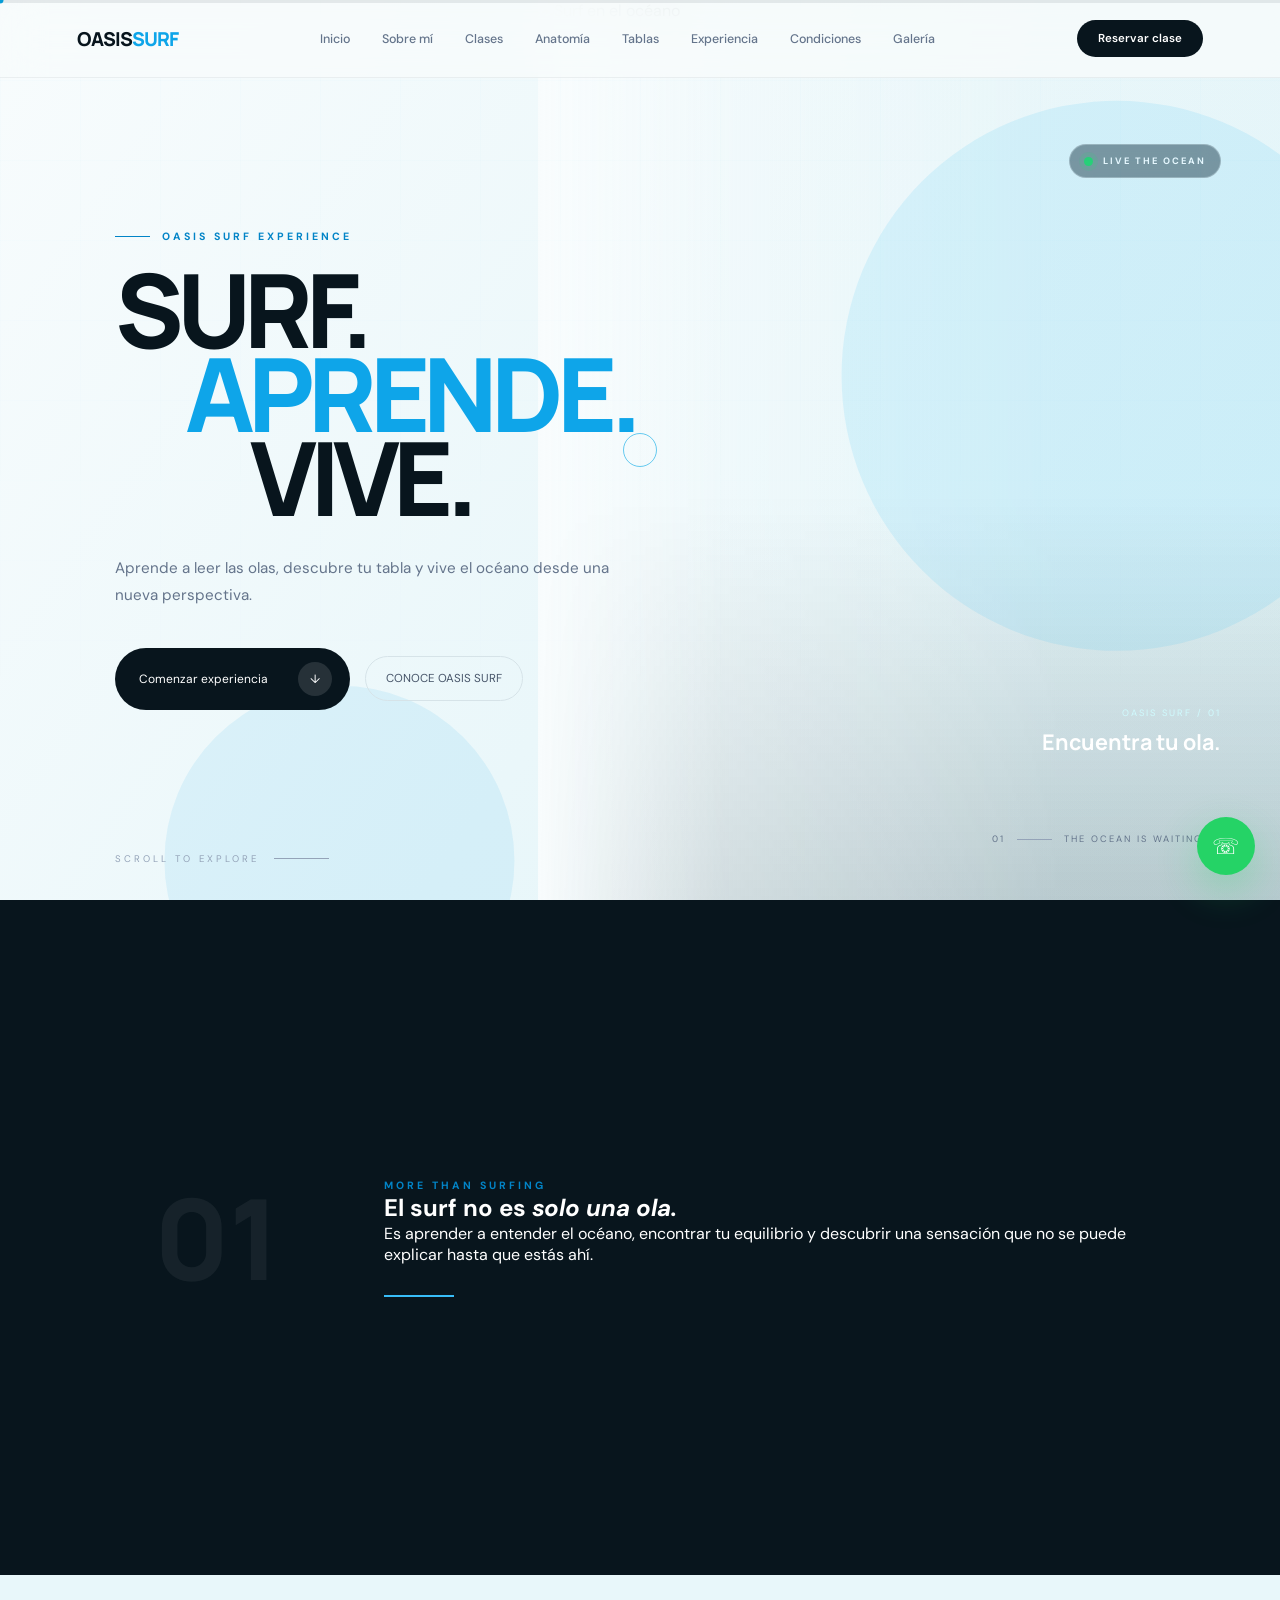
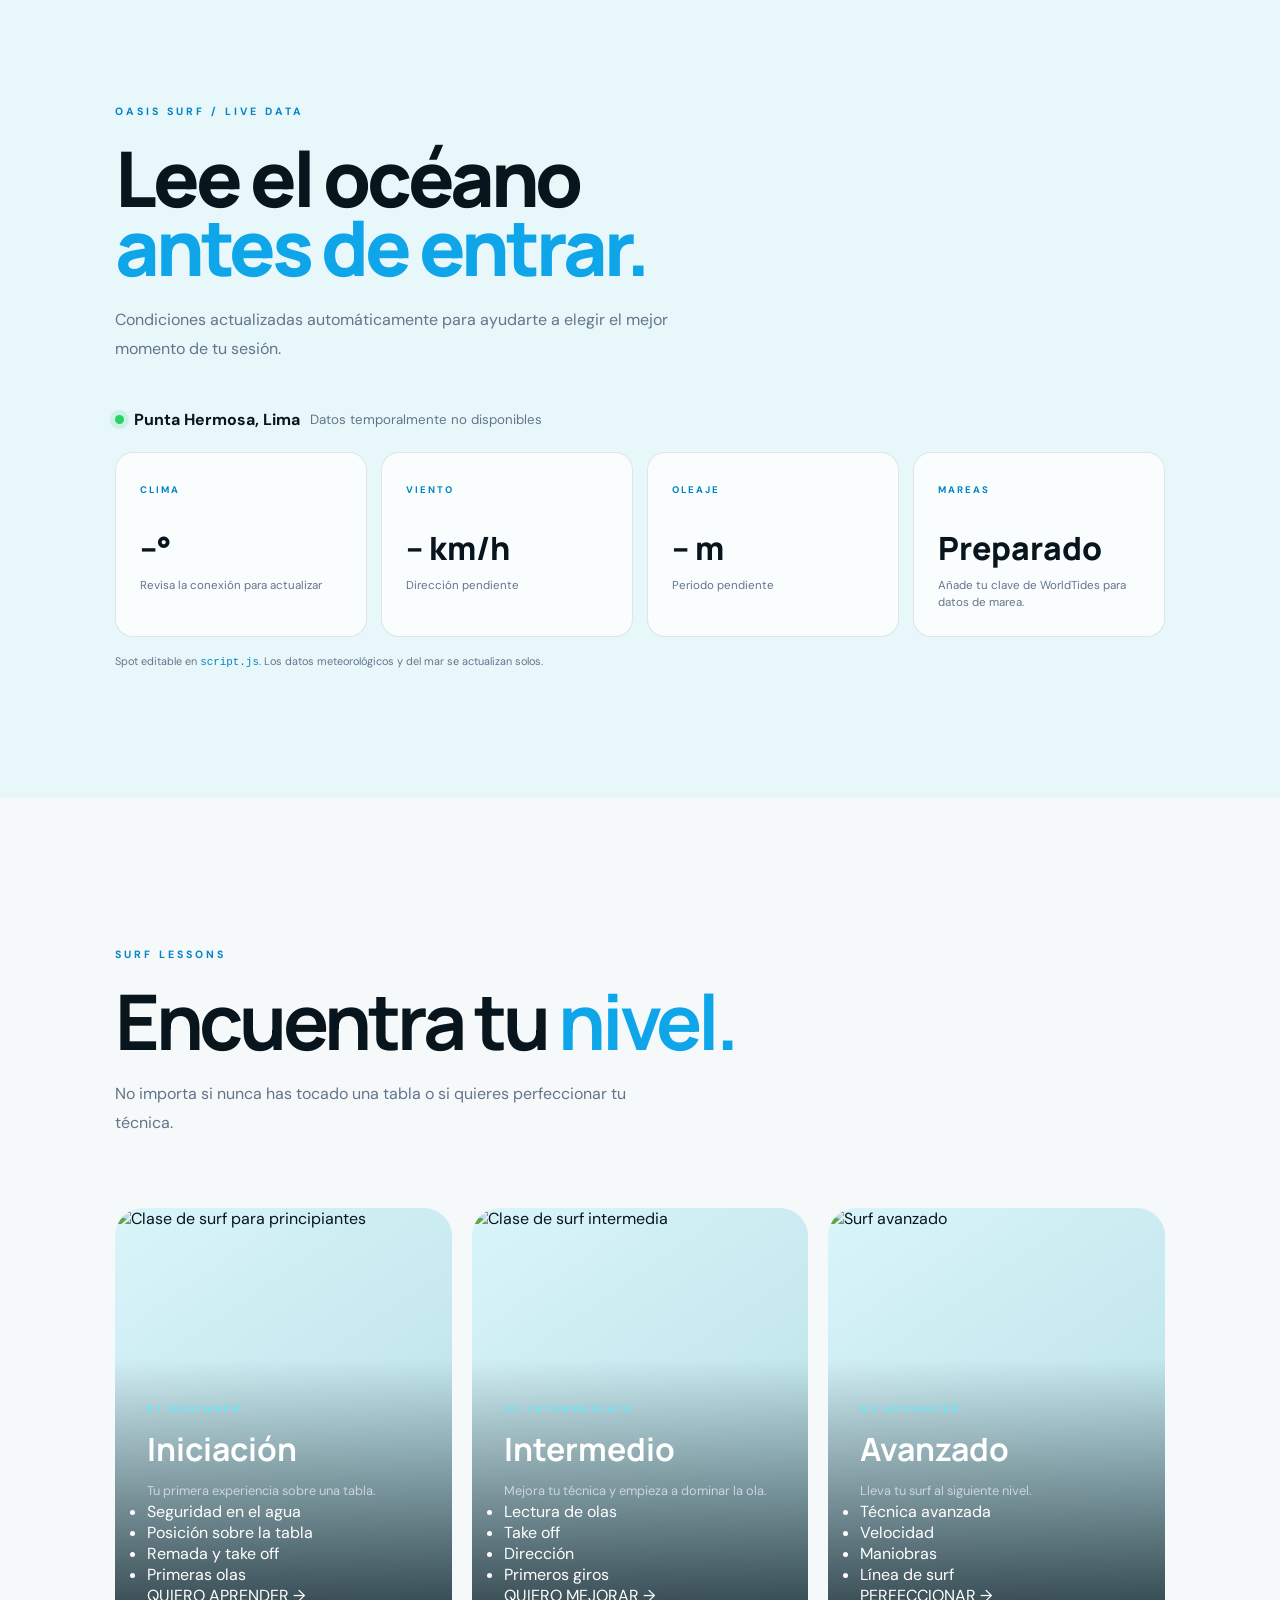
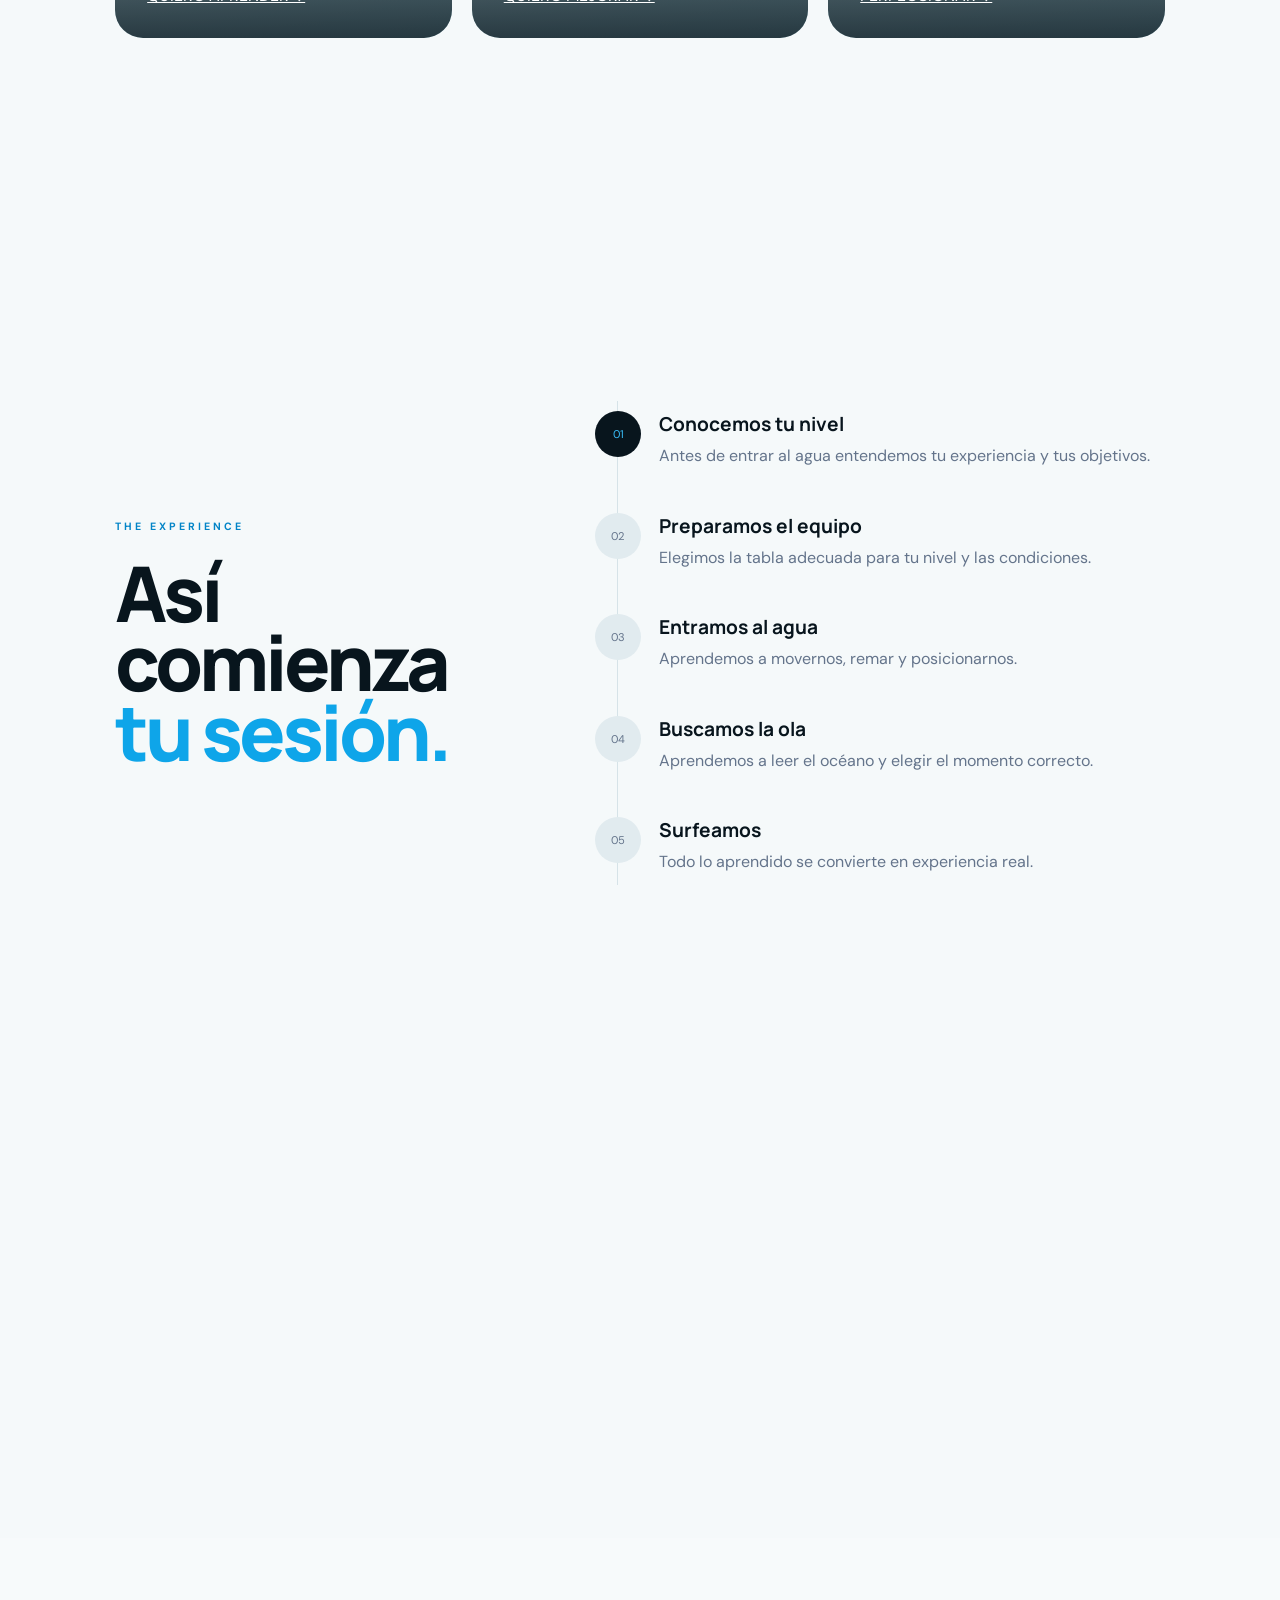
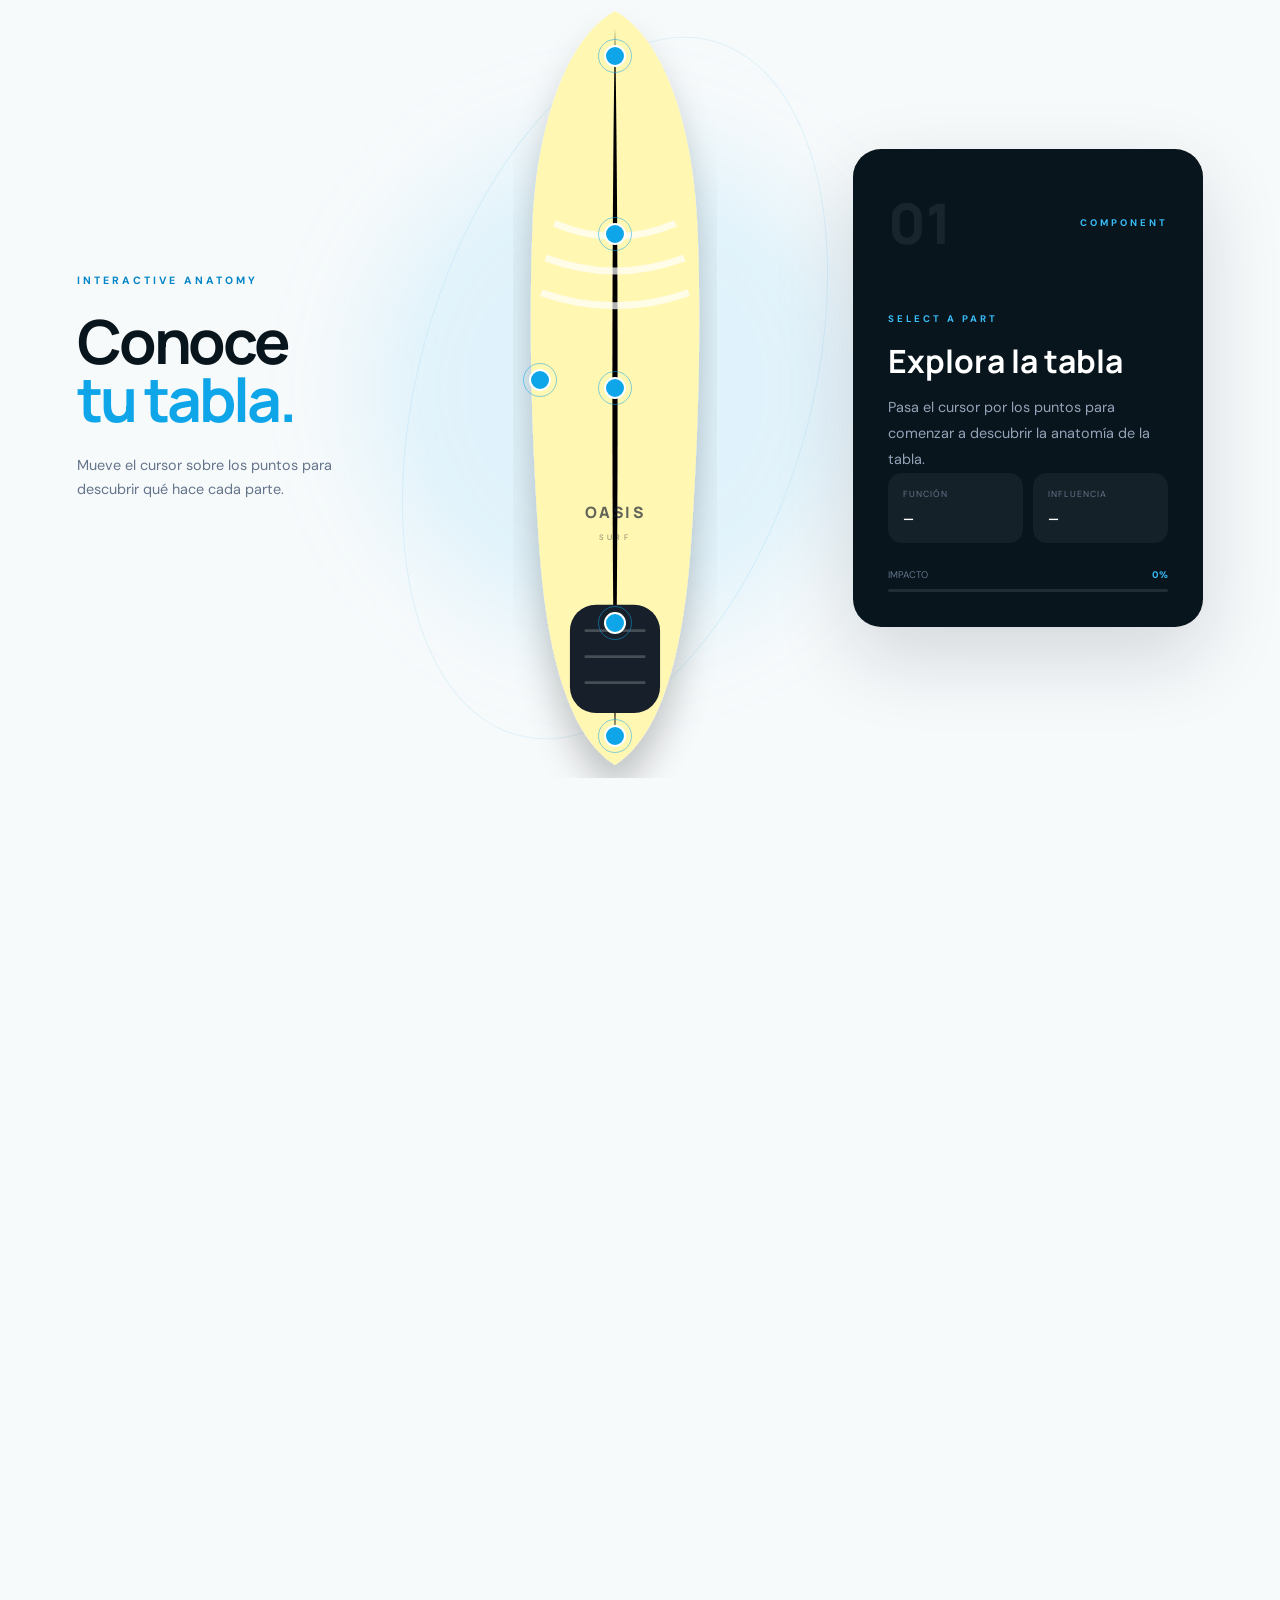
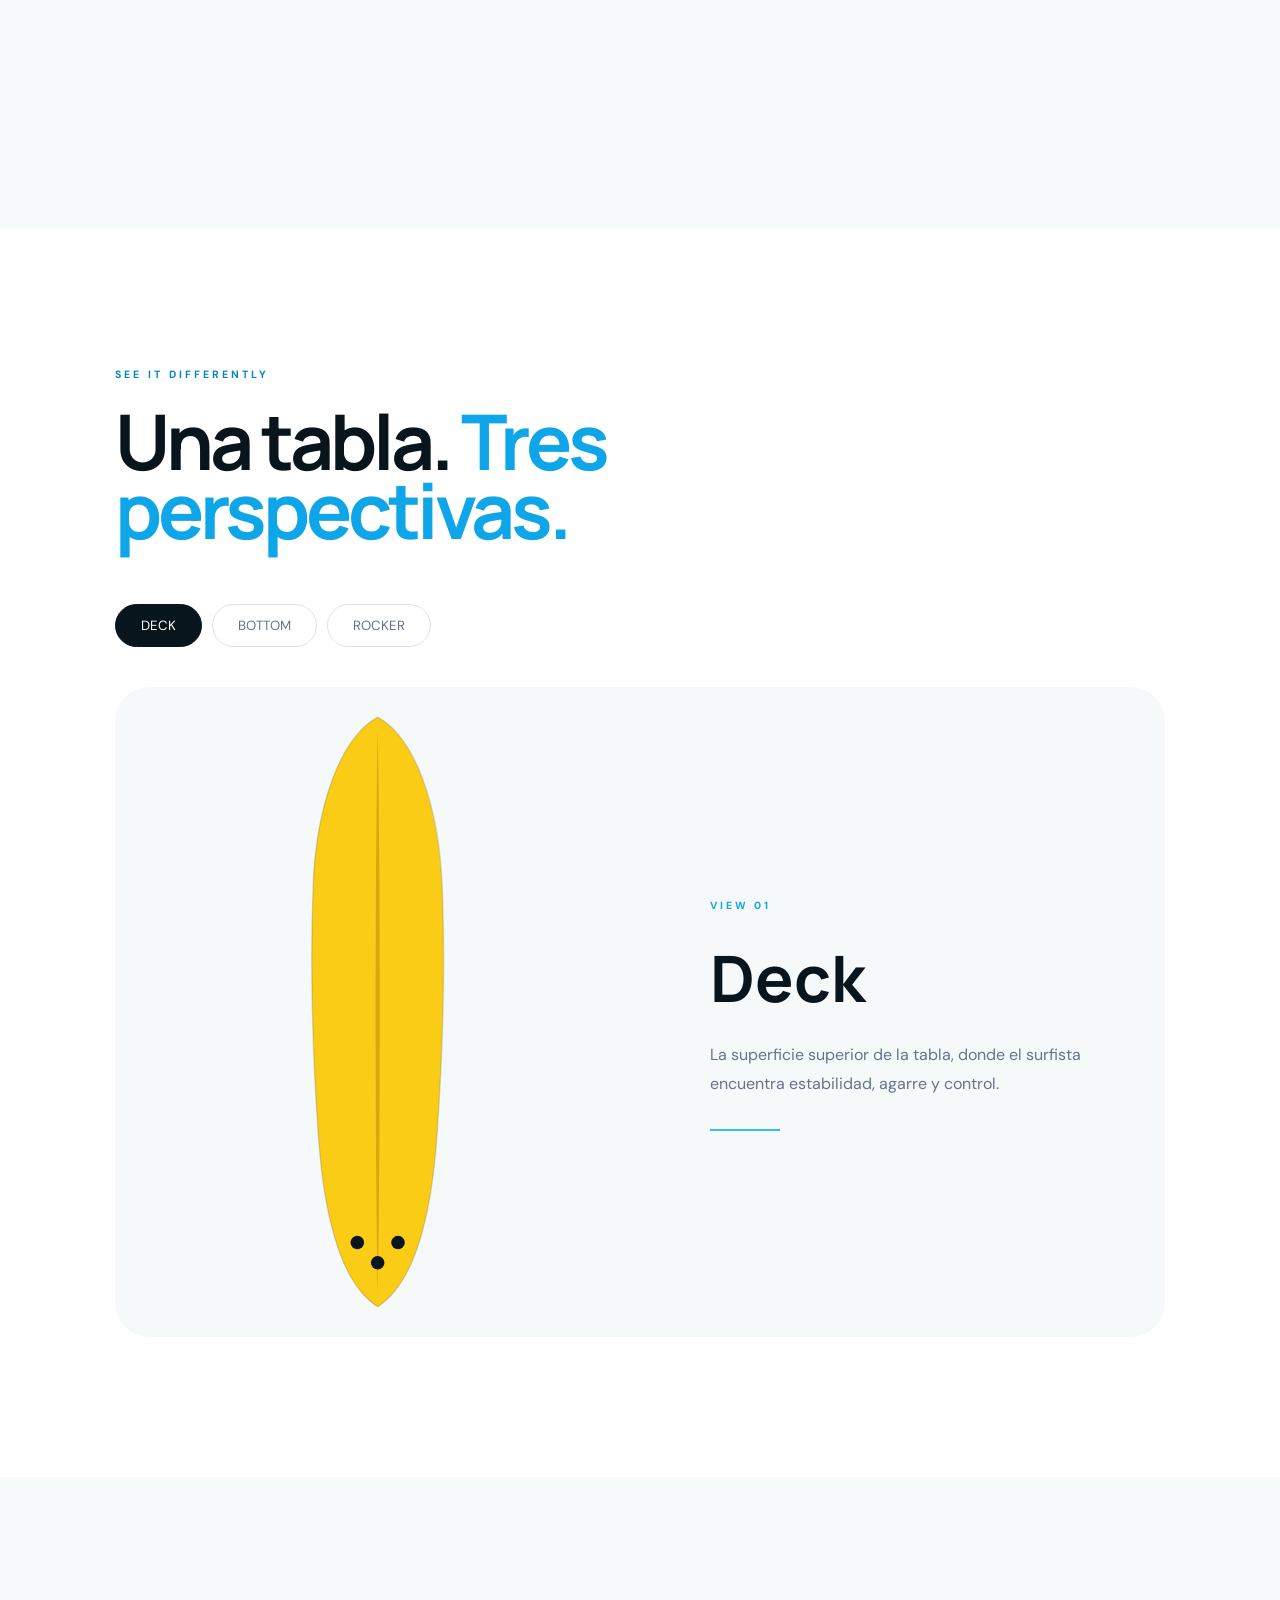
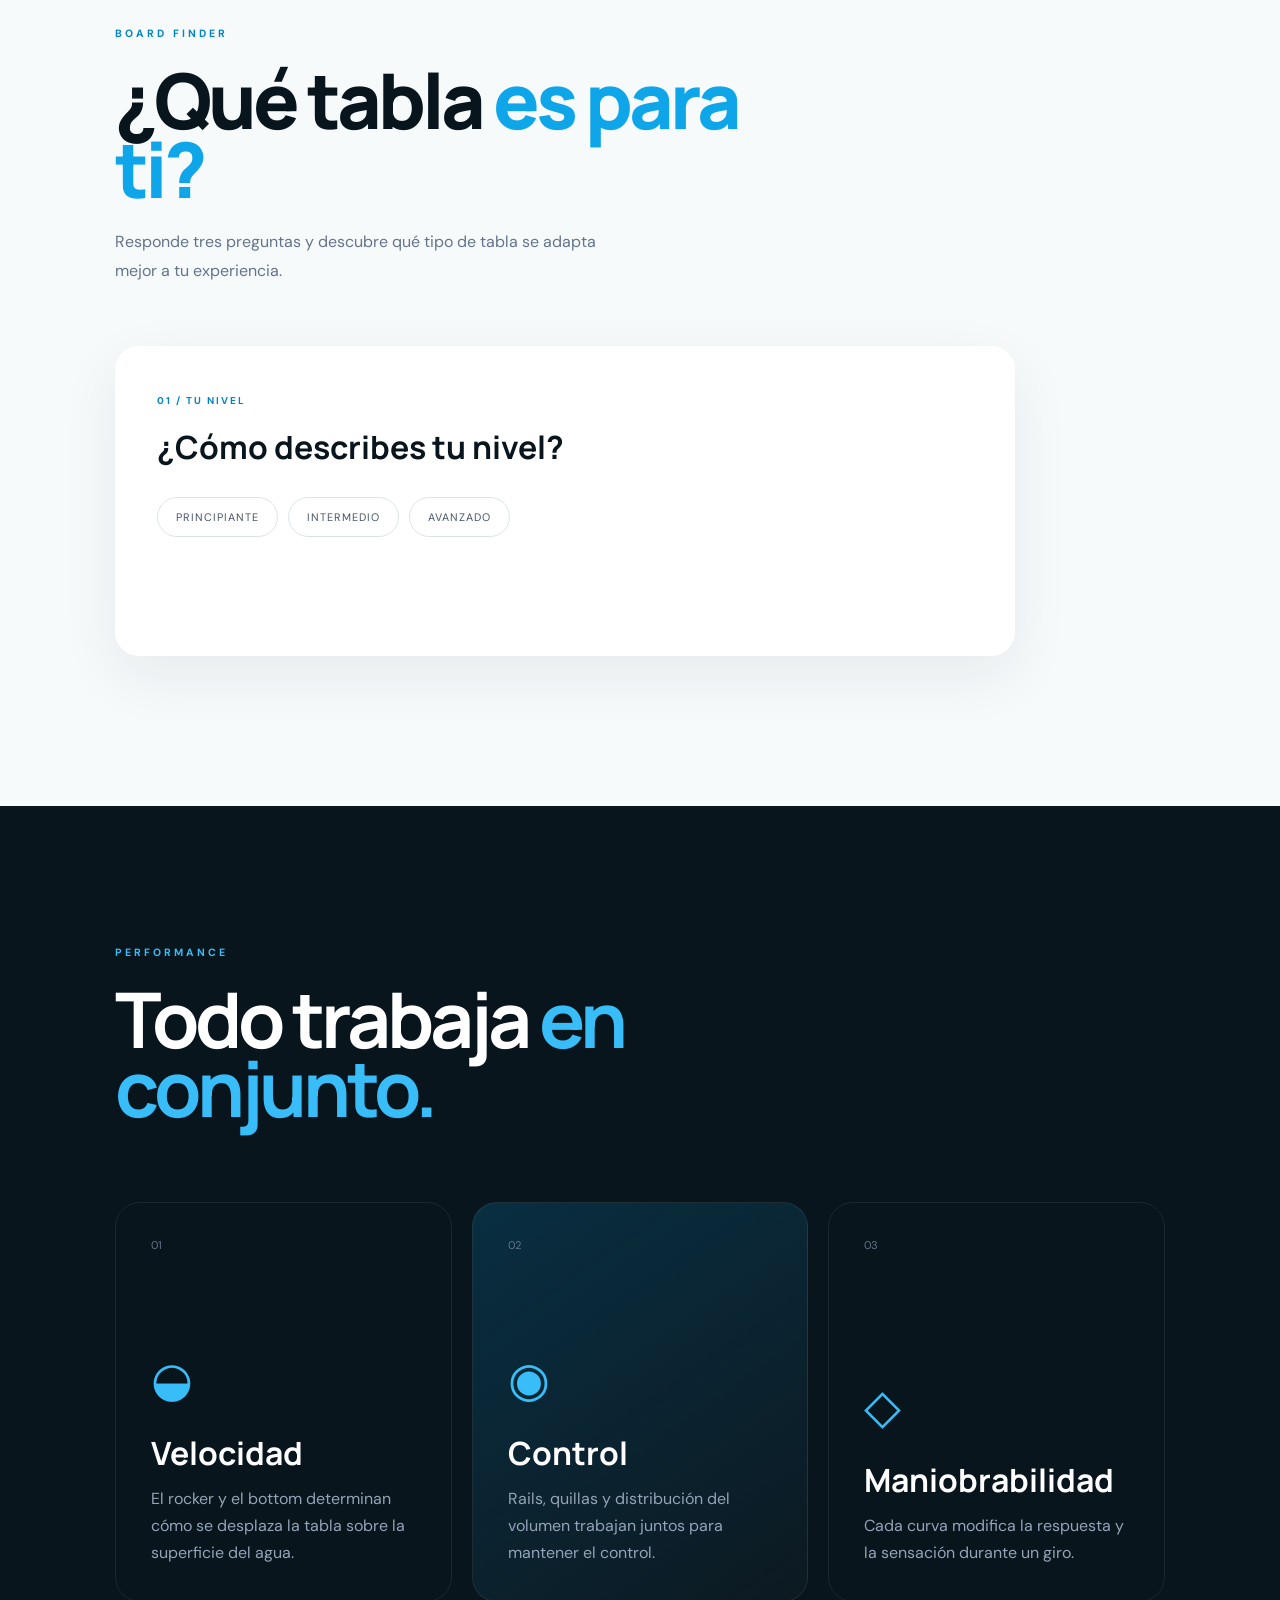
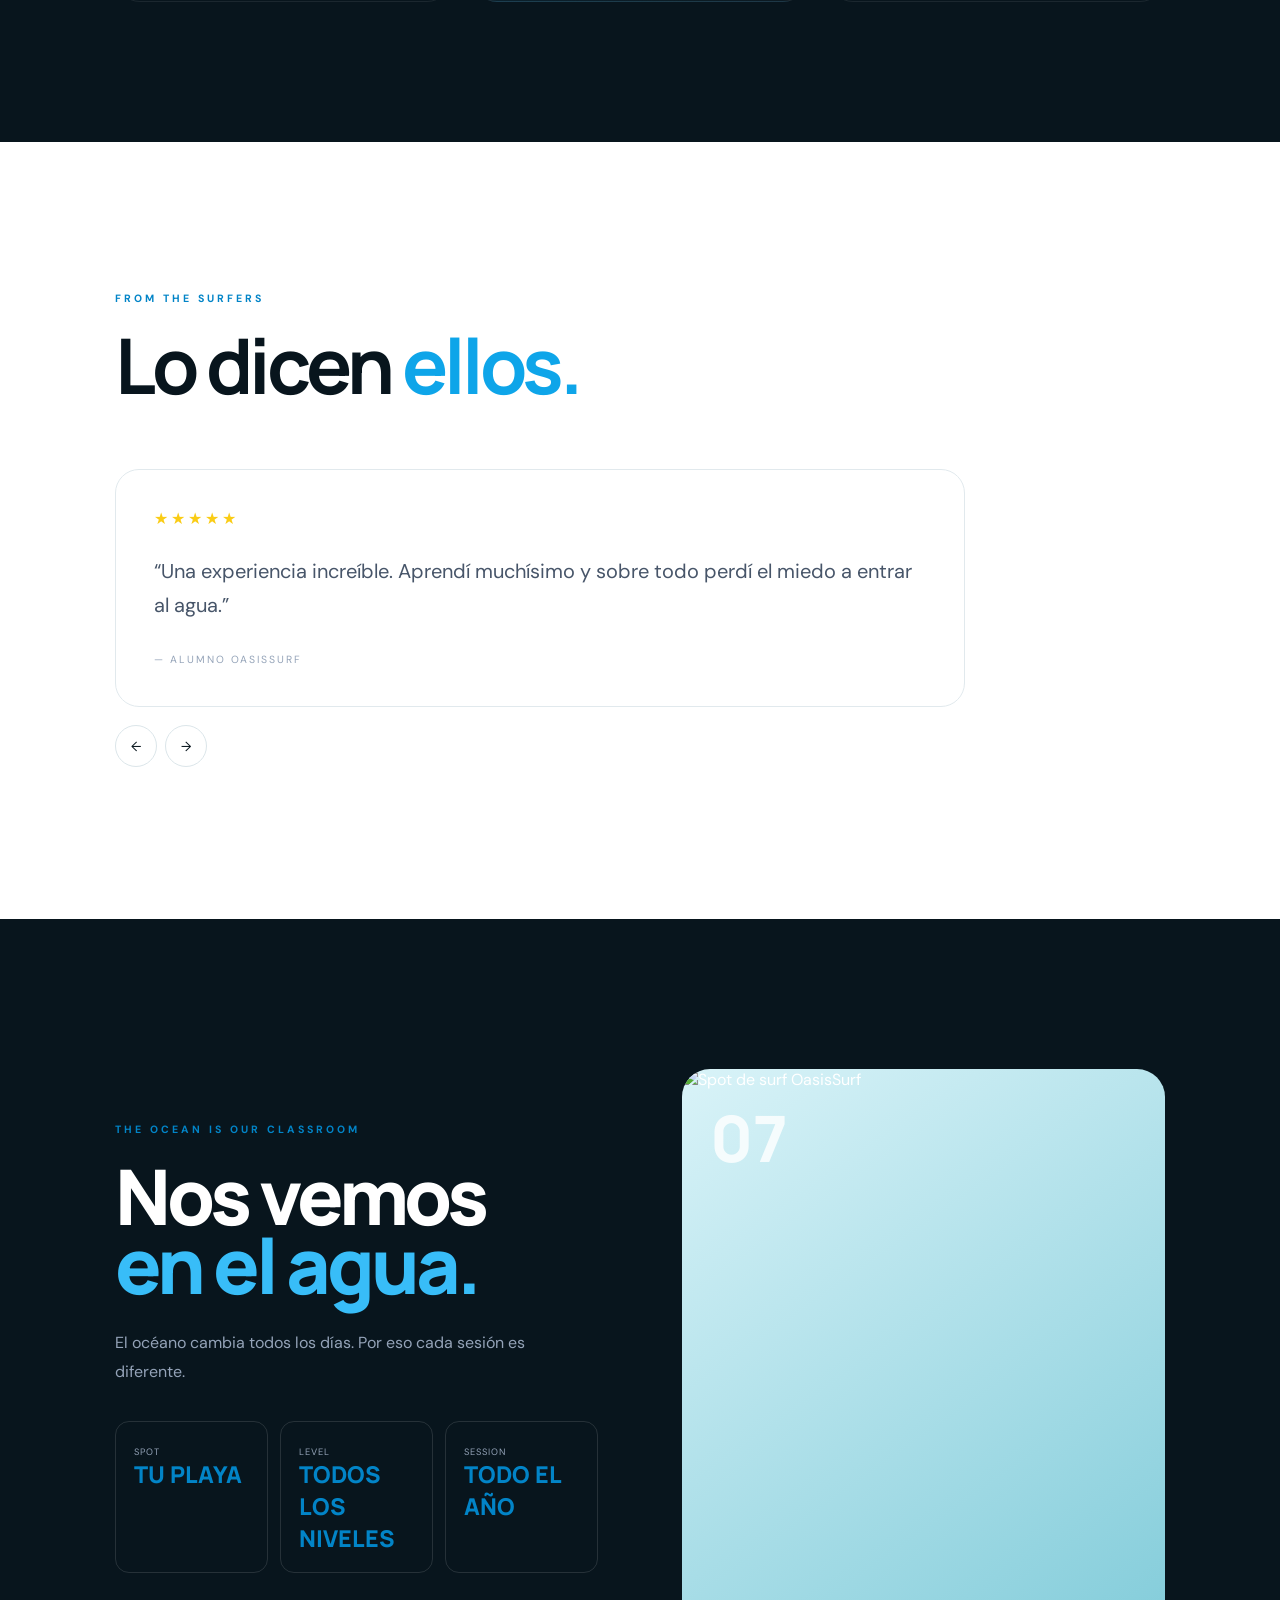
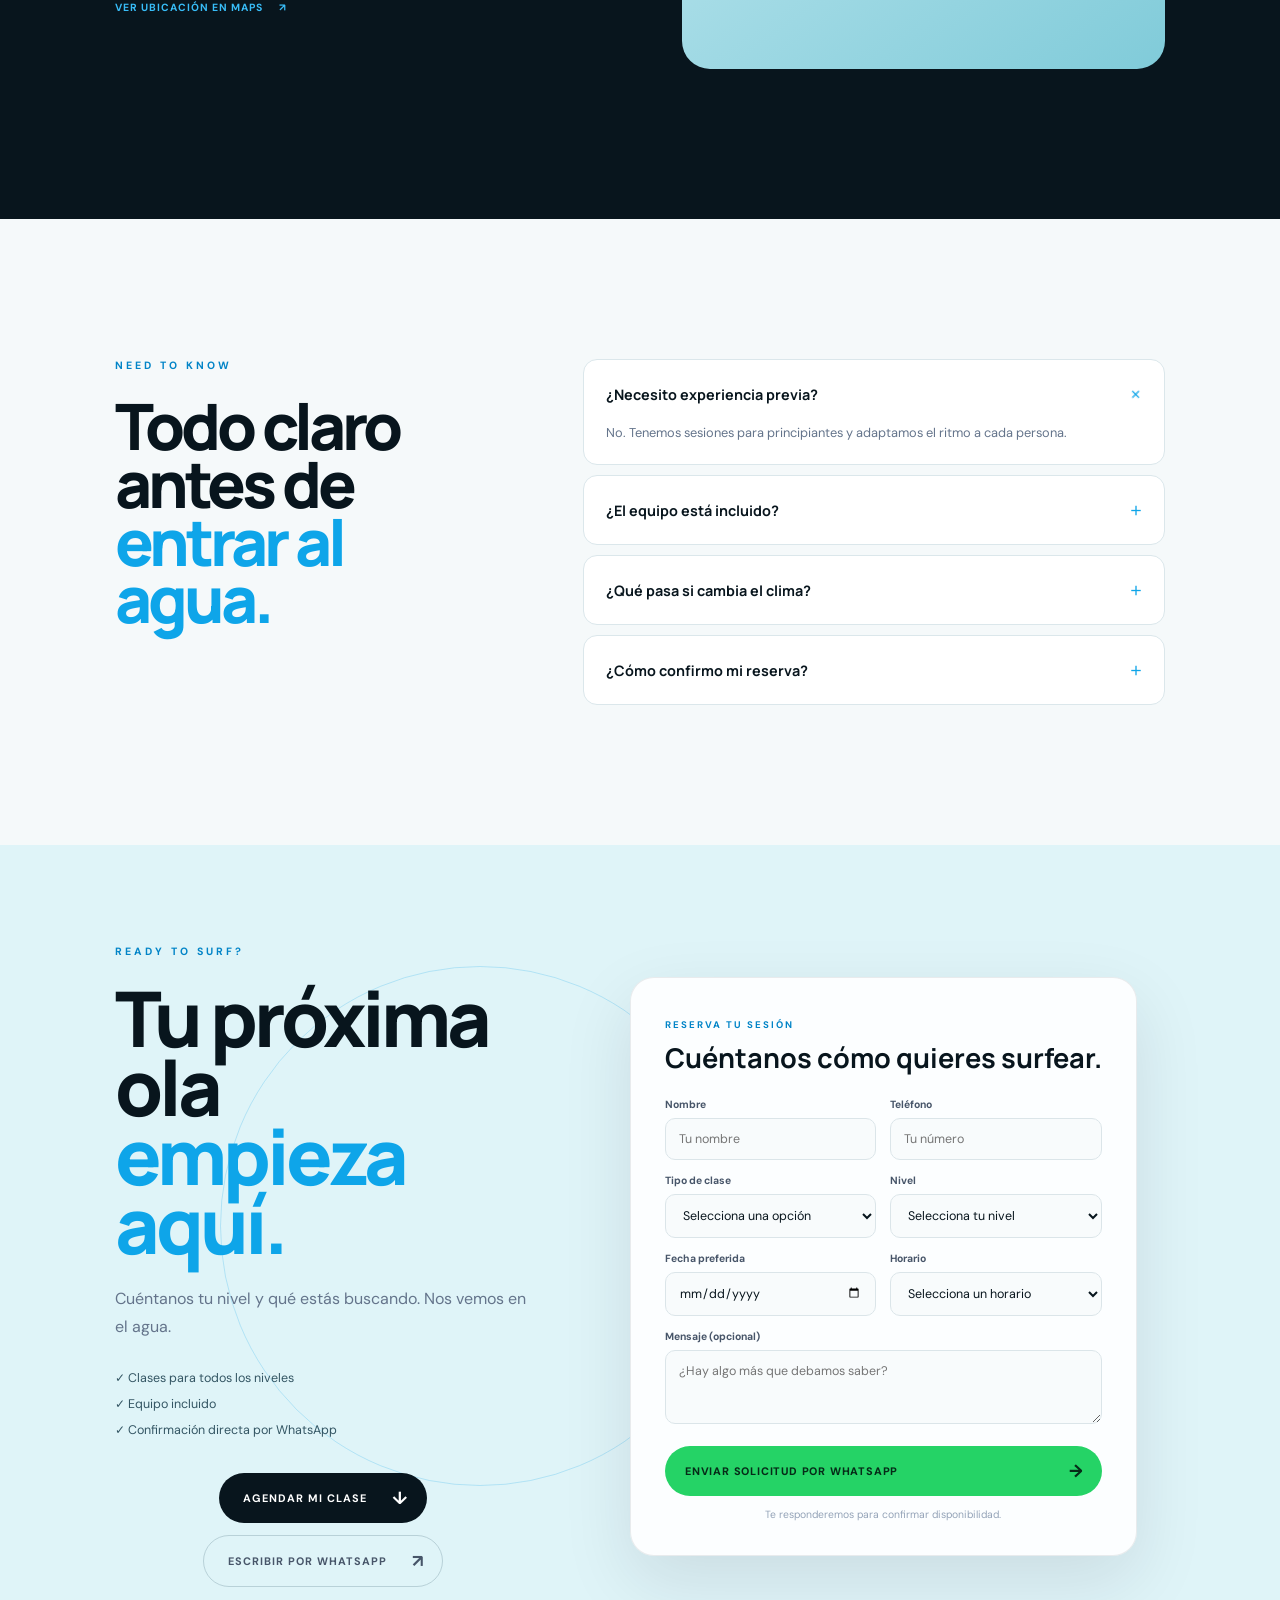
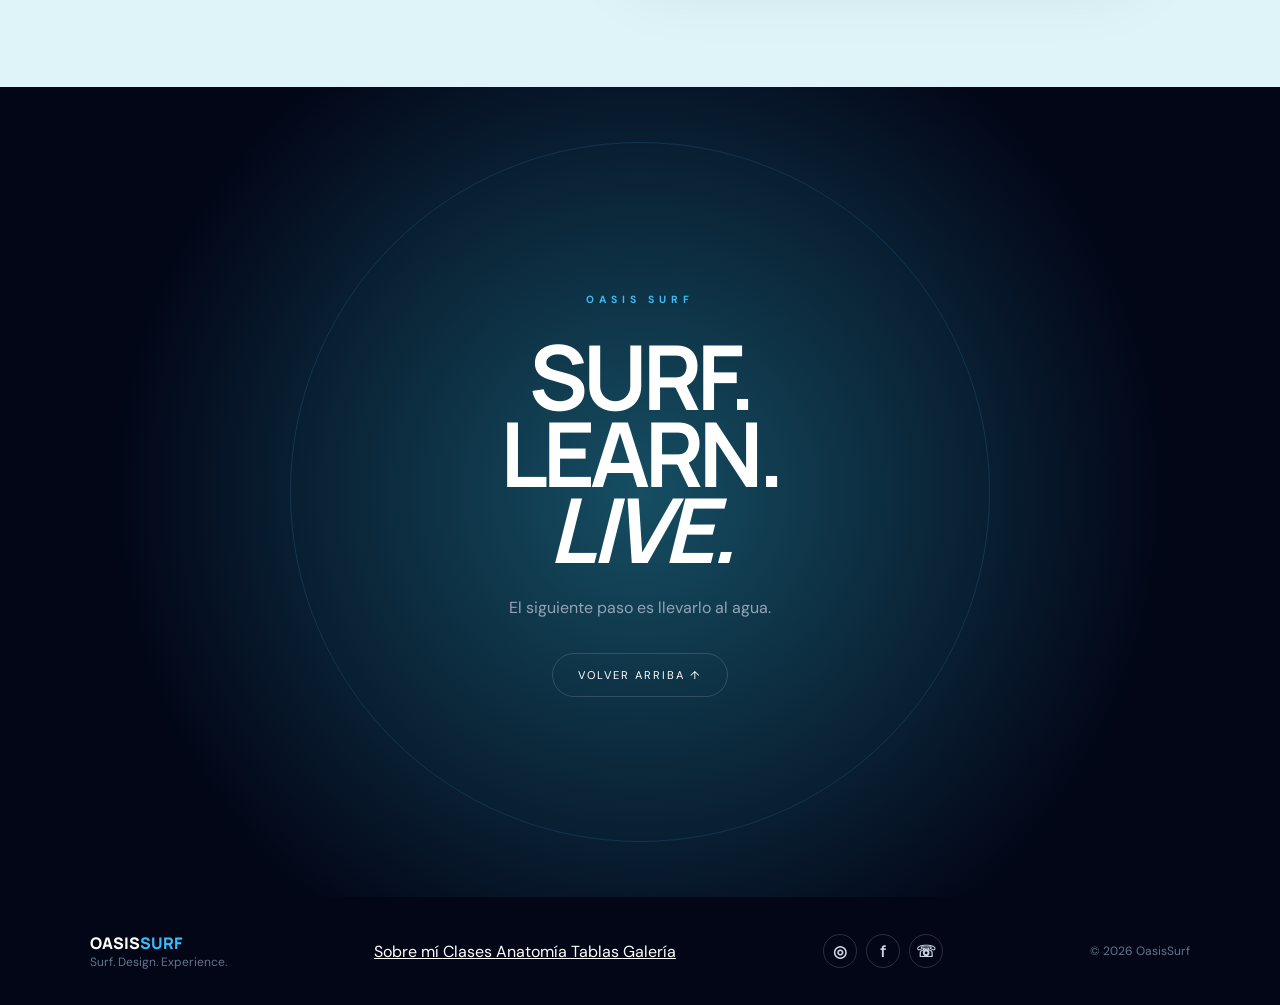
==== commit 089fee0e: "Add files via upload" ====
--- a/index.html
+++ b/index.html
@@ -159,11 +159,21 @@
     <div class="hero-photo">
 
         <img
-            src="assets/images/hero-surf.jpg"
+            src="https://images.unsplash.com/photo-1502680390469-be75c86b636f?auto=format&fit=crop&w=1400&q=85"
             alt="Surf en el océano"
         >
 
         <div class="hero-photo-overlay"></div>
+
+        <div class="hero-photo-badge">
+            <span class="live-dot"></span>
+            <span>LIVE THE OCEAN</span>
+        </div>
+
+        <div class="hero-photo-caption">
+            <span>OASIS SURF / 01</span>
+            <strong>Encuentra tu ola.</strong>
+        </div>
 
     </div>
 
--- a/style.css
+++ b/style.css
@@ -16,6 +16,7 @@
 
 html {
     scroll-behavior: smooth;
+    overflow-x: hidden;
 }
 
 body {
@@ -47,6 +48,28 @@
 img {
     max-width: 100%;
     display: block;
+}
+
+img.image-missing {
+    display: none;
+}
+
+.image-fallback {
+    background:
+        linear-gradient(145deg, rgba(217,245,250,.95), rgba(120,203,217,.85)),
+        radial-gradient(circle at 70% 30%, rgba(255,255,255,.55), transparent 30%);
+}
+
+.image-fallback::after {
+    content: "OASIS SURF";
+    position: absolute;
+    inset: 0;
+    display: grid;
+    place-items: center;
+    color: rgba(8,21,29,.22);
+    font: 800 1rem "Manrope", sans-serif;
+    letter-spacing: 4px;
+    pointer-events: none;
 }
 
 .scroll-progress {
@@ -2872,7 +2895,7 @@
     }
 
     .hero-board {
-        height: 480px;
+        height: 400px;
     }
 
     .hero-surfboard {
@@ -3029,14 +3052,56 @@
     width: 100%;
     height: 100%;
     object-fit: cover;
-    opacity: .32;
-    mix-blend-mode: multiply;
+    object-position: center center;
+    opacity: .85;
+    mix-blend-mode: normal;
 }
 
 .hero-photo-overlay {
     position: absolute;
     inset: 0;
-    background: linear-gradient(90deg, #f8fcfd 0%, rgba(248,252,253,.7) 35%, rgba(223,244,248,.15));
+    background: linear-gradient(90deg, #f8fcfd 0%, rgba(248,252,253,.38) 25%, rgba(223,244,248,.05) 70%), linear-gradient(0deg, rgba(8,21,29,.2), transparent 45%);
+}
+
+.hero-photo-badge,
+.hero-photo-caption {
+    position: absolute;
+    z-index: 2;
+    color: white;
+}
+
+.hero-photo-badge {
+    top: 16%;
+    right: 8%;
+    display: inline-flex;
+    align-items: center;
+    gap: 10px;
+    padding: 10px 14px;
+    border: 1px solid rgba(255,255,255,.3);
+    border-radius: 100px;
+    background: rgba(8,21,29,.45);
+    backdrop-filter: blur(10px);
+    font-size: .58rem;
+    font-weight: 700;
+    letter-spacing: 2px;
+}
+
+.hero-photo-caption {
+    right: 8%;
+    bottom: 16%;
+    display: grid;
+    gap: 8px;
+    text-align: right;
+}
+
+.hero-photo-caption span {
+    color: #cffafe;
+    font-size: .58rem;
+    letter-spacing: 2px;
+}
+
+.hero-photo-caption strong {
+    font: 700 1.35rem "Manrope", sans-serif;
 }
 
 .hero-orb.hero-orb-one,
@@ -3698,7 +3763,7 @@
     }
 
     .hero {
-        min-height: 900px;
+        min-height: 780px;
     }
 
     .hero-photo {
@@ -3707,7 +3772,17 @@
     }
 
     .hero-photo-overlay {
-        background: rgba(248,252,253,.72);
+        background: linear-gradient(90deg, rgba(248,252,253,.78), rgba(248,252,253,.12));
+    }
+
+    .hero-photo-badge {
+        top: 12%;
+        right: 7%;
+    }
+
+    .hero-photo-caption {
+        right: 7%;
+        bottom: 20%;
     }
 
     .hero h1 em {
@@ -5113,21 +5188,21 @@
     }
 }
 
-@media(max-width:500px) {
-    .conditions-grid {
-        grid-template-columns: 1fr;
-    }
-}
-
-/* Movimiento sutil para dar profundidad sin alterar la composición. */
-.hero-photo img {
-    will-change: transform;
-}
-
-.hero-cta,
-.header-button,
-.booking-submit,
-.page-hero-button,
-.whatsapp-button {
-    will-change: transform;
-}
+@media(max-width:500px) {
+    .conditions-grid {
+        grid-template-columns: 1fr;
+    }
+}
+
+/* Movimiento sutil para dar profundidad sin alterar la composición. */
+.hero-photo img {
+    will-change: transform;
+}
+
+.hero-cta,
+.header-button,
+.booking-submit,
+.page-hero-button,
+.whatsapp-button {
+    will-change: transform;
+}
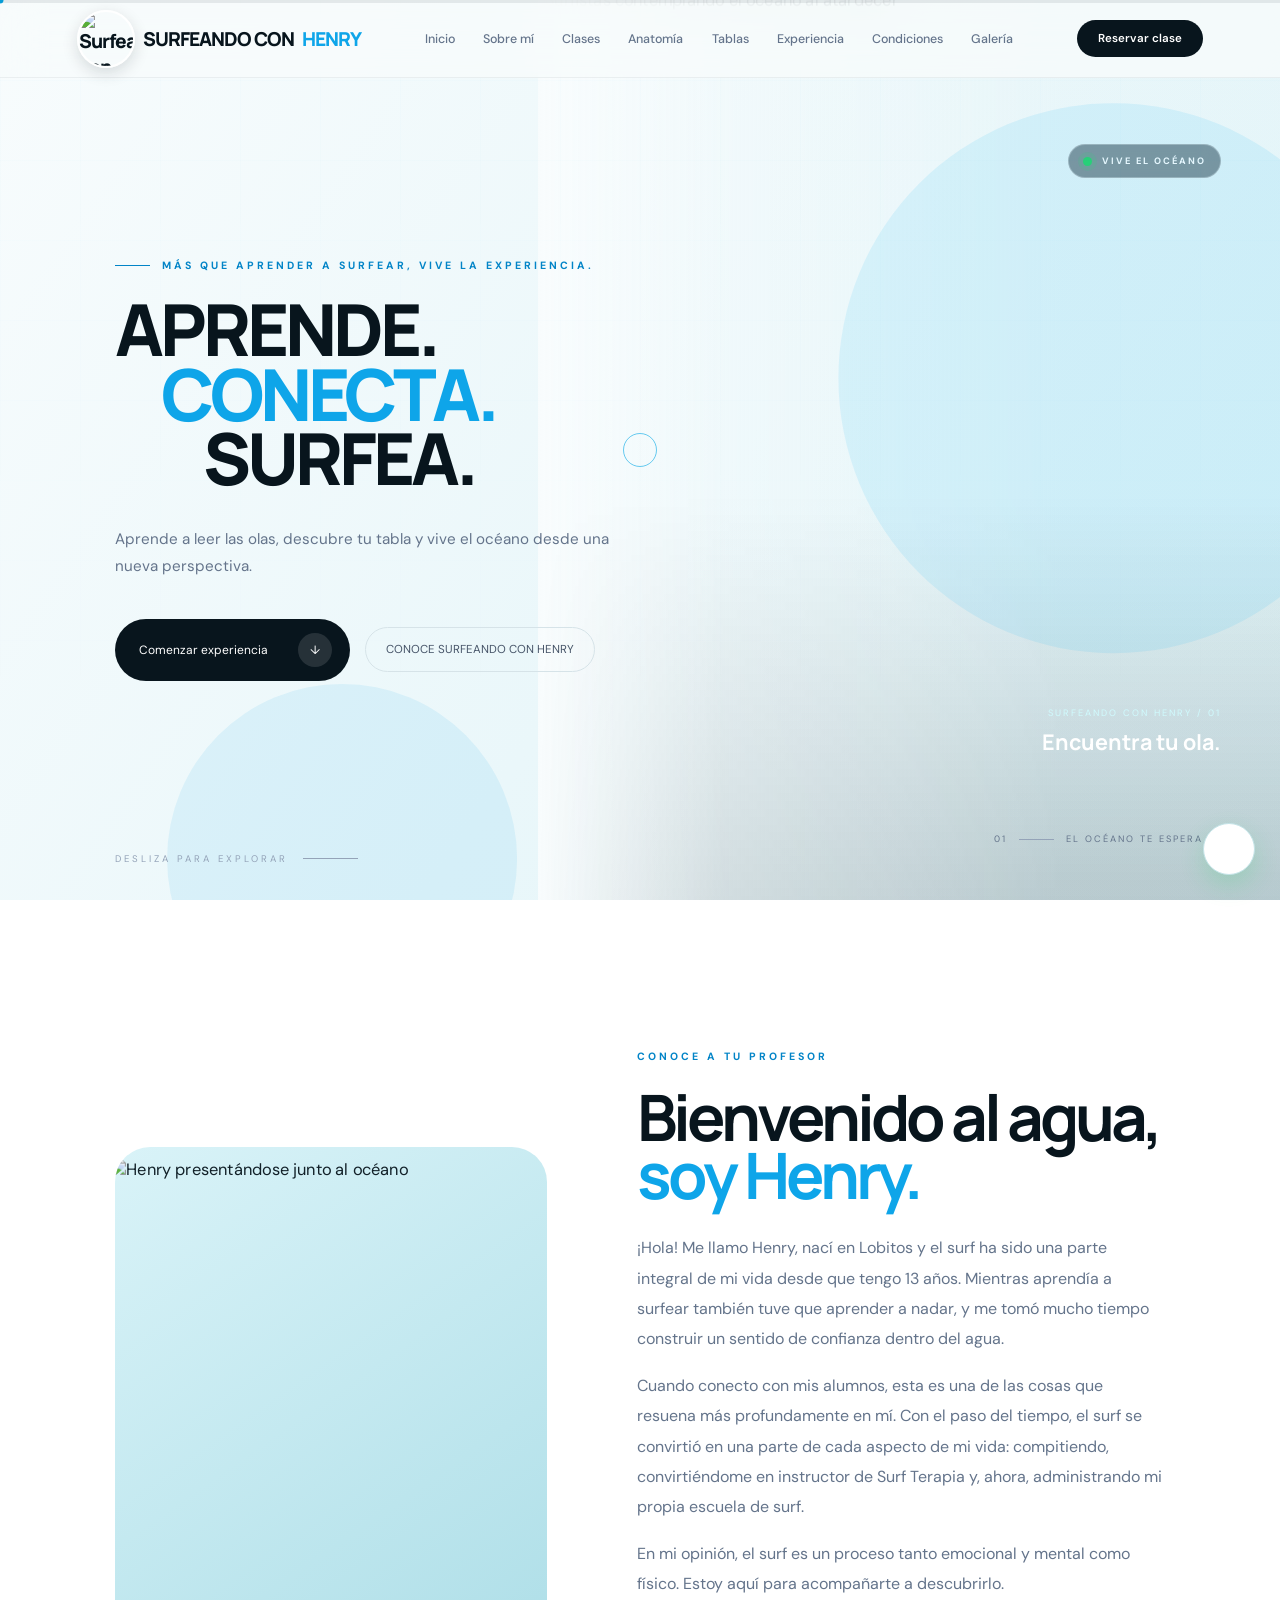
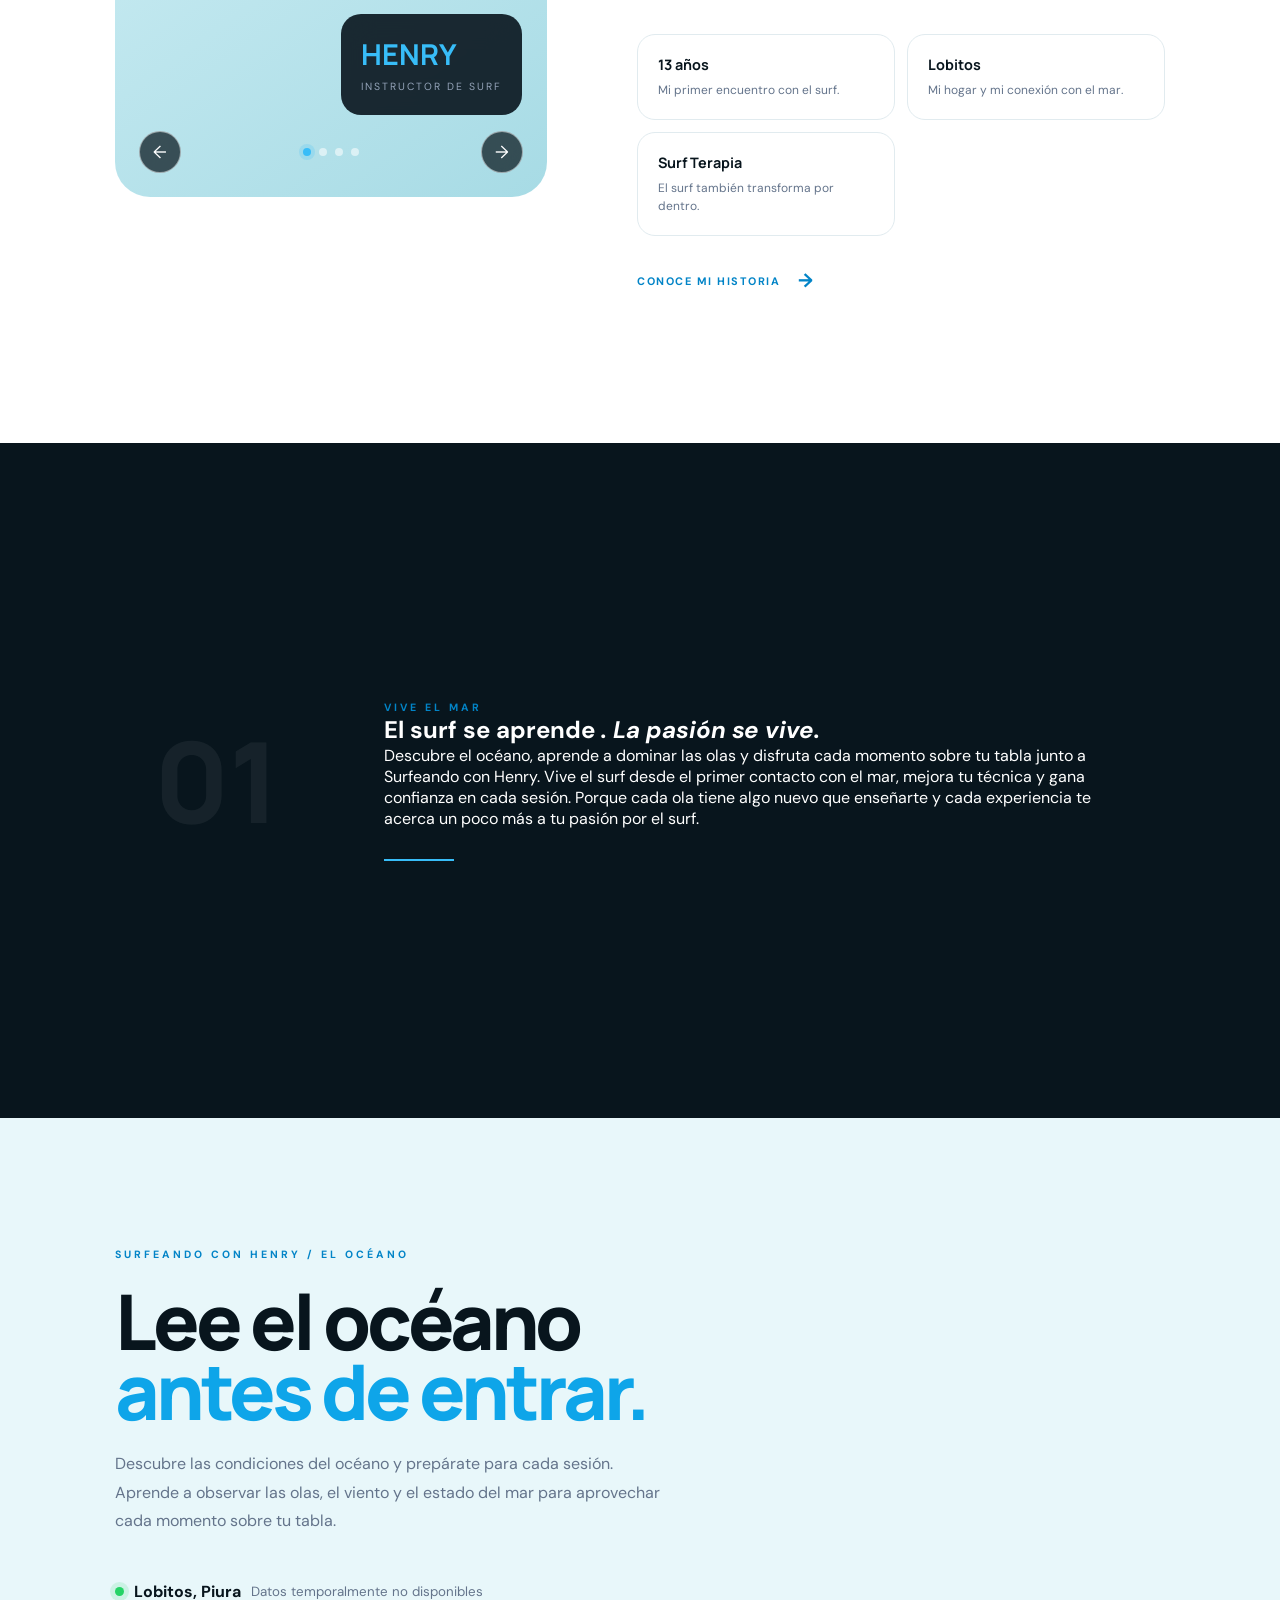
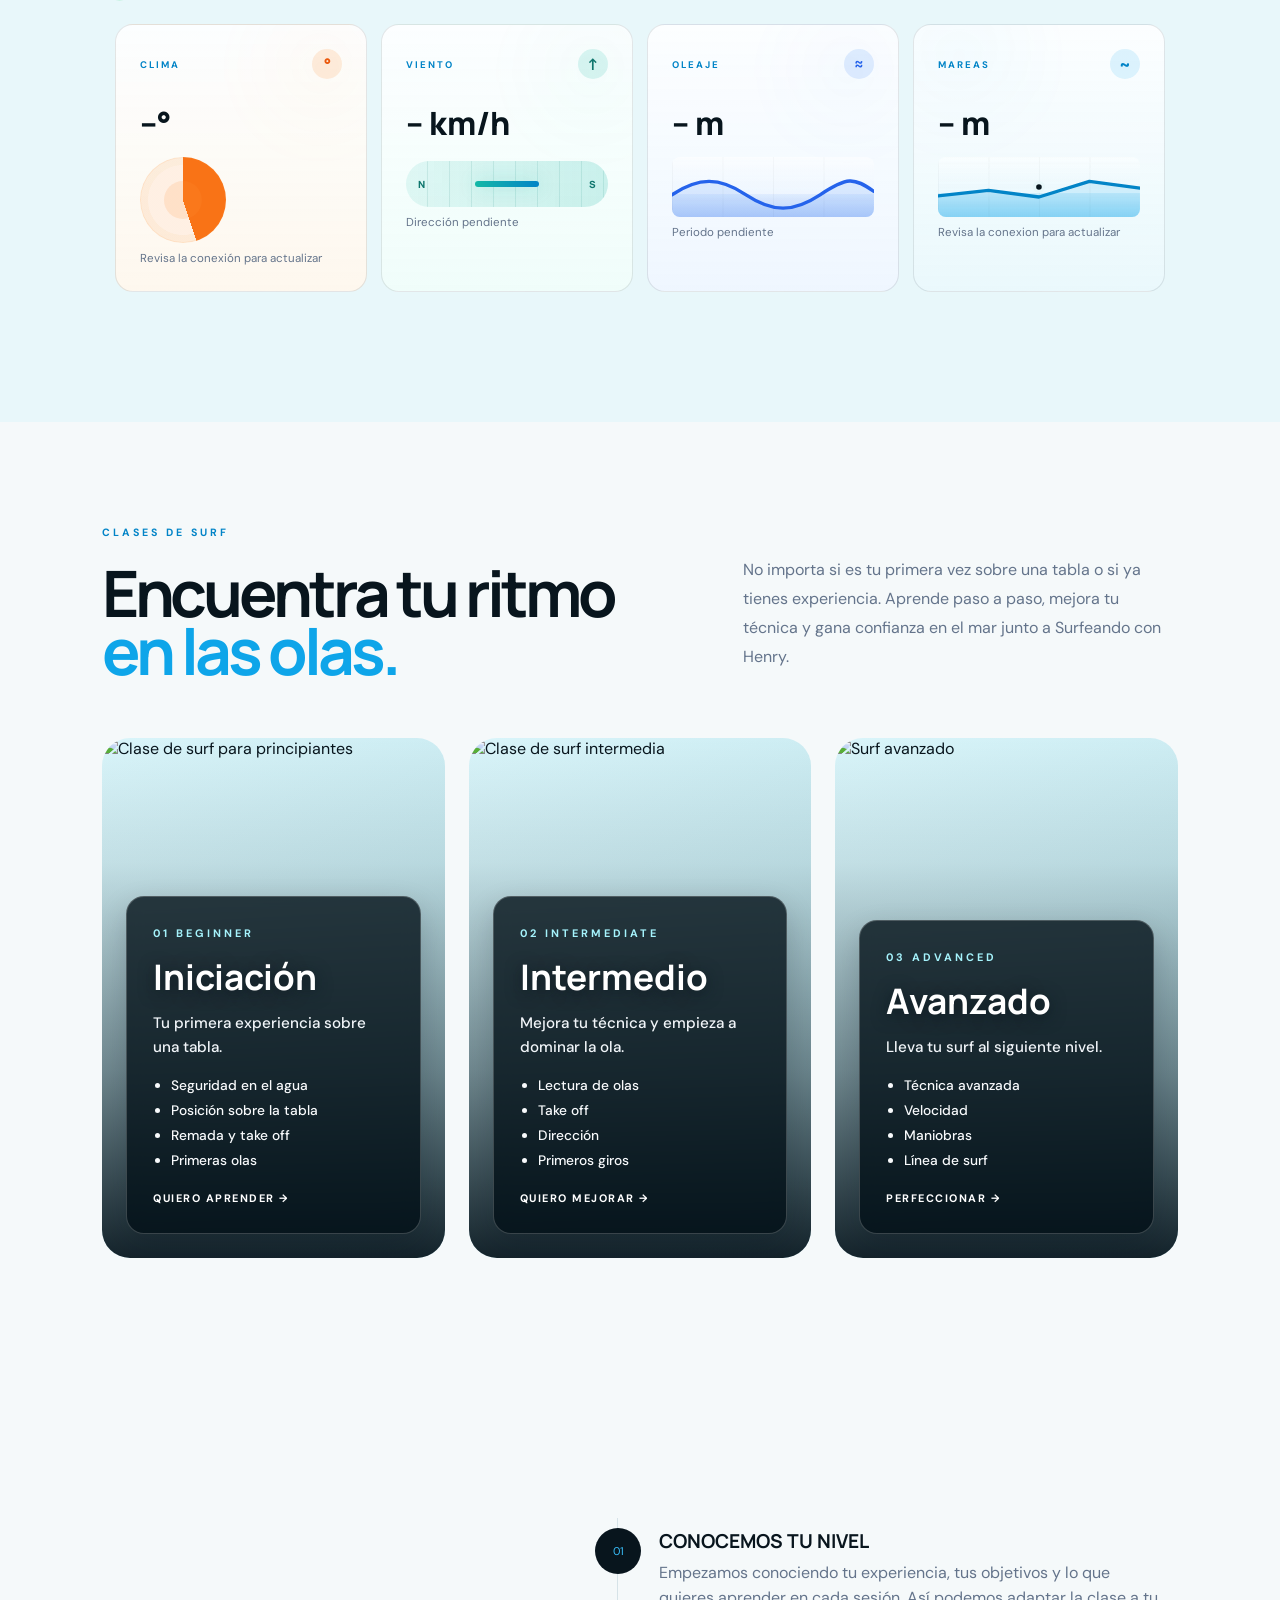
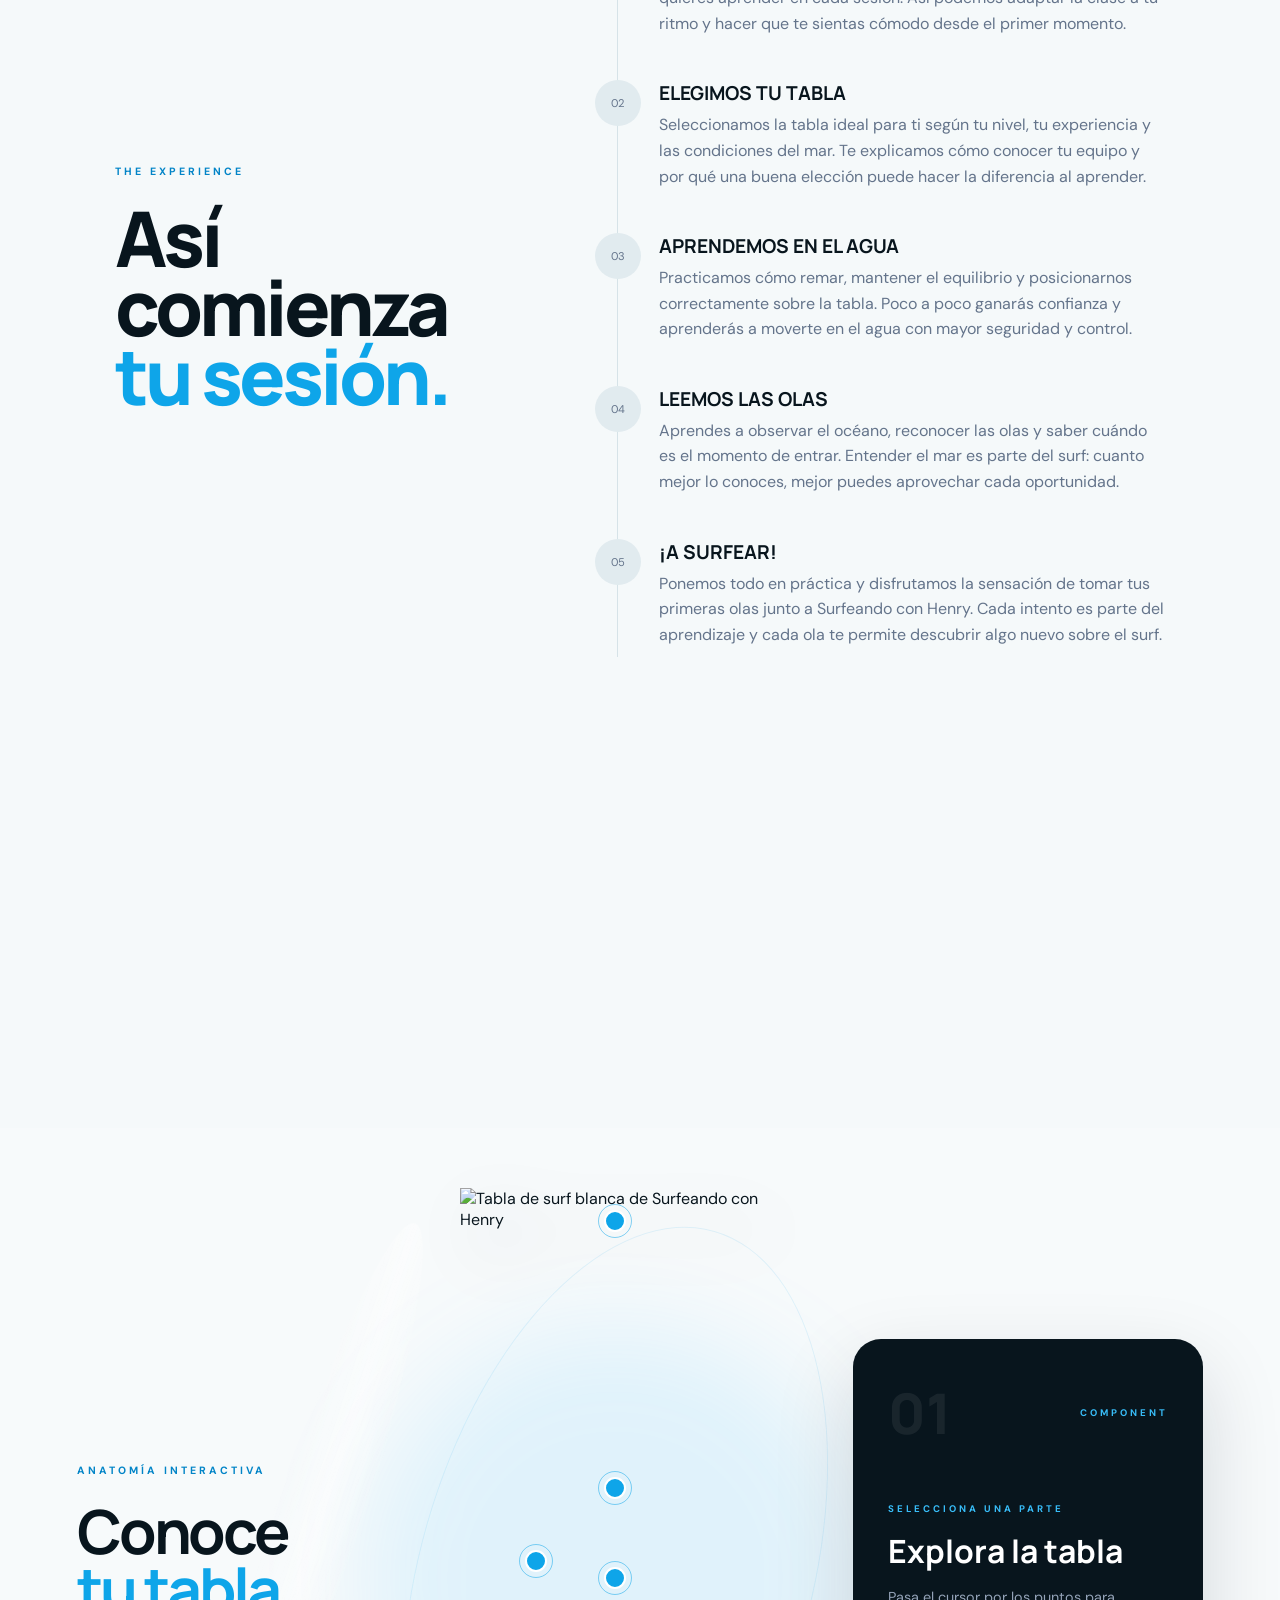
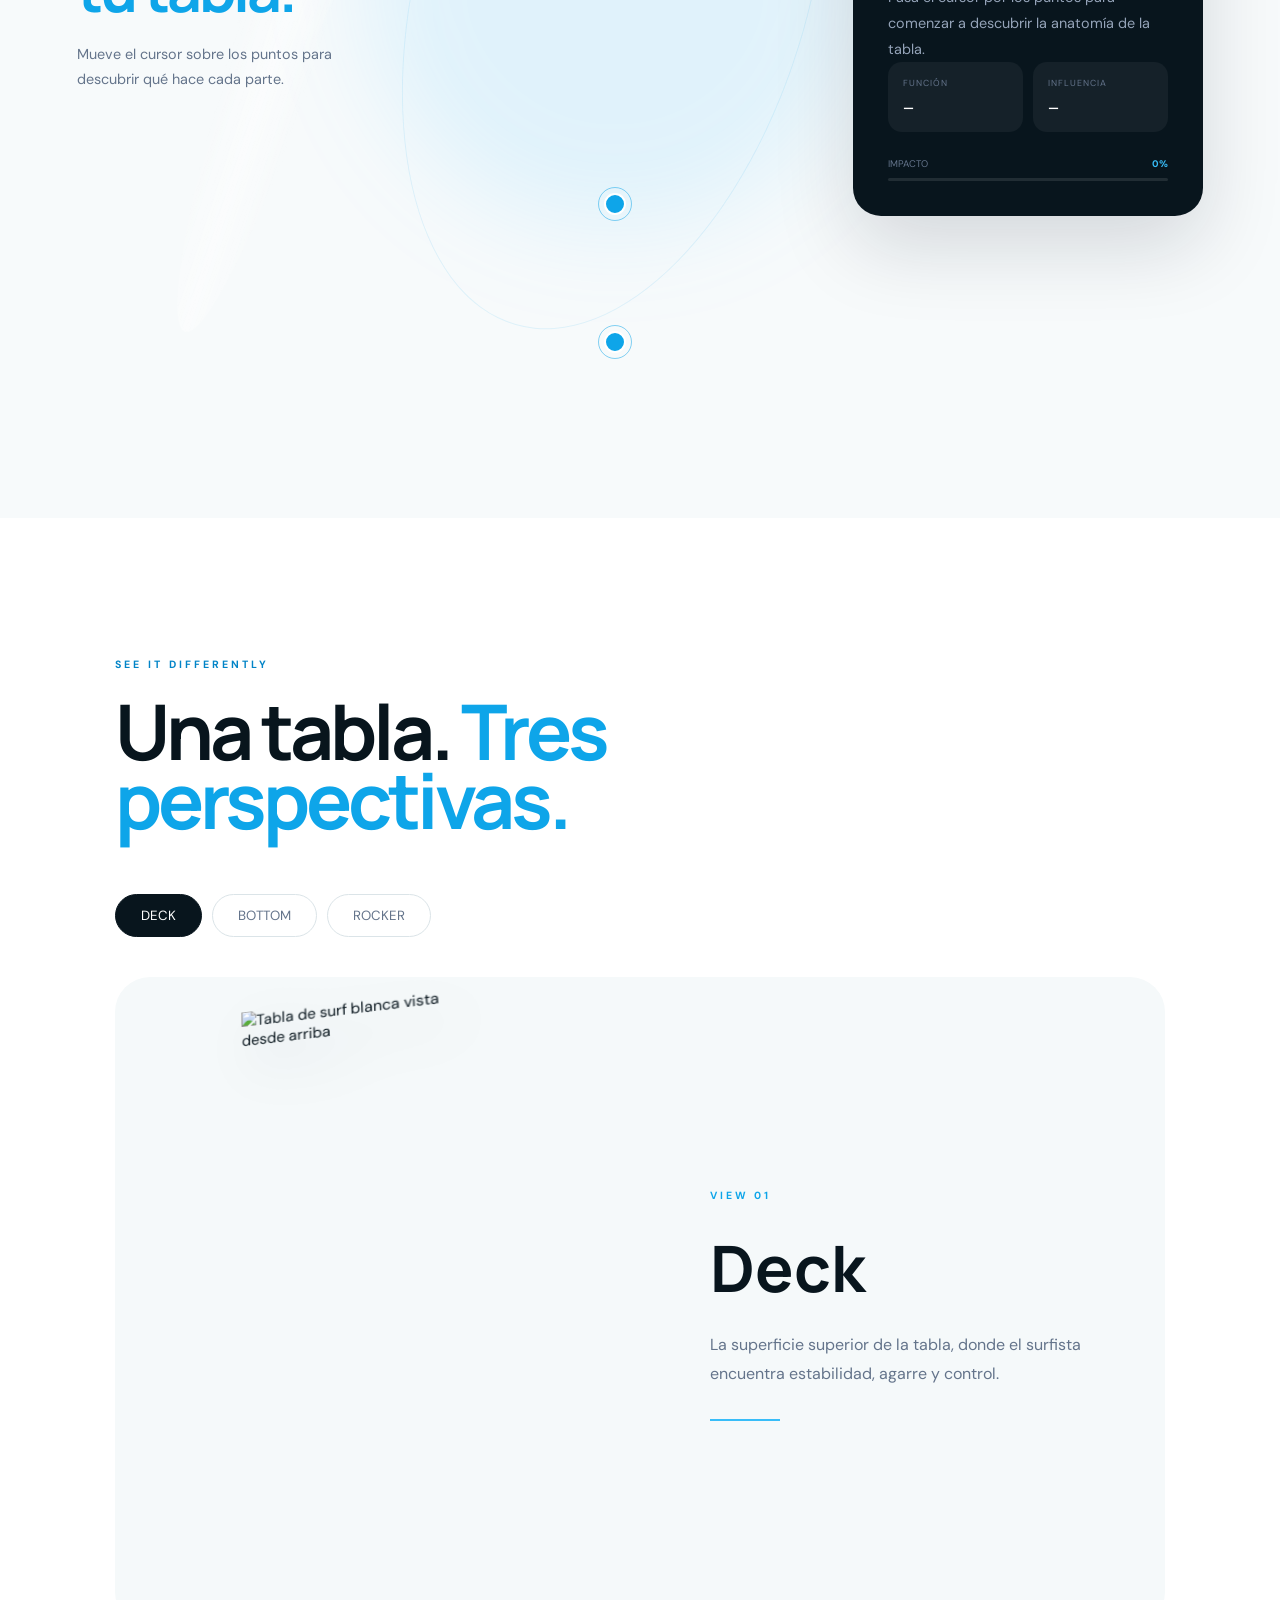
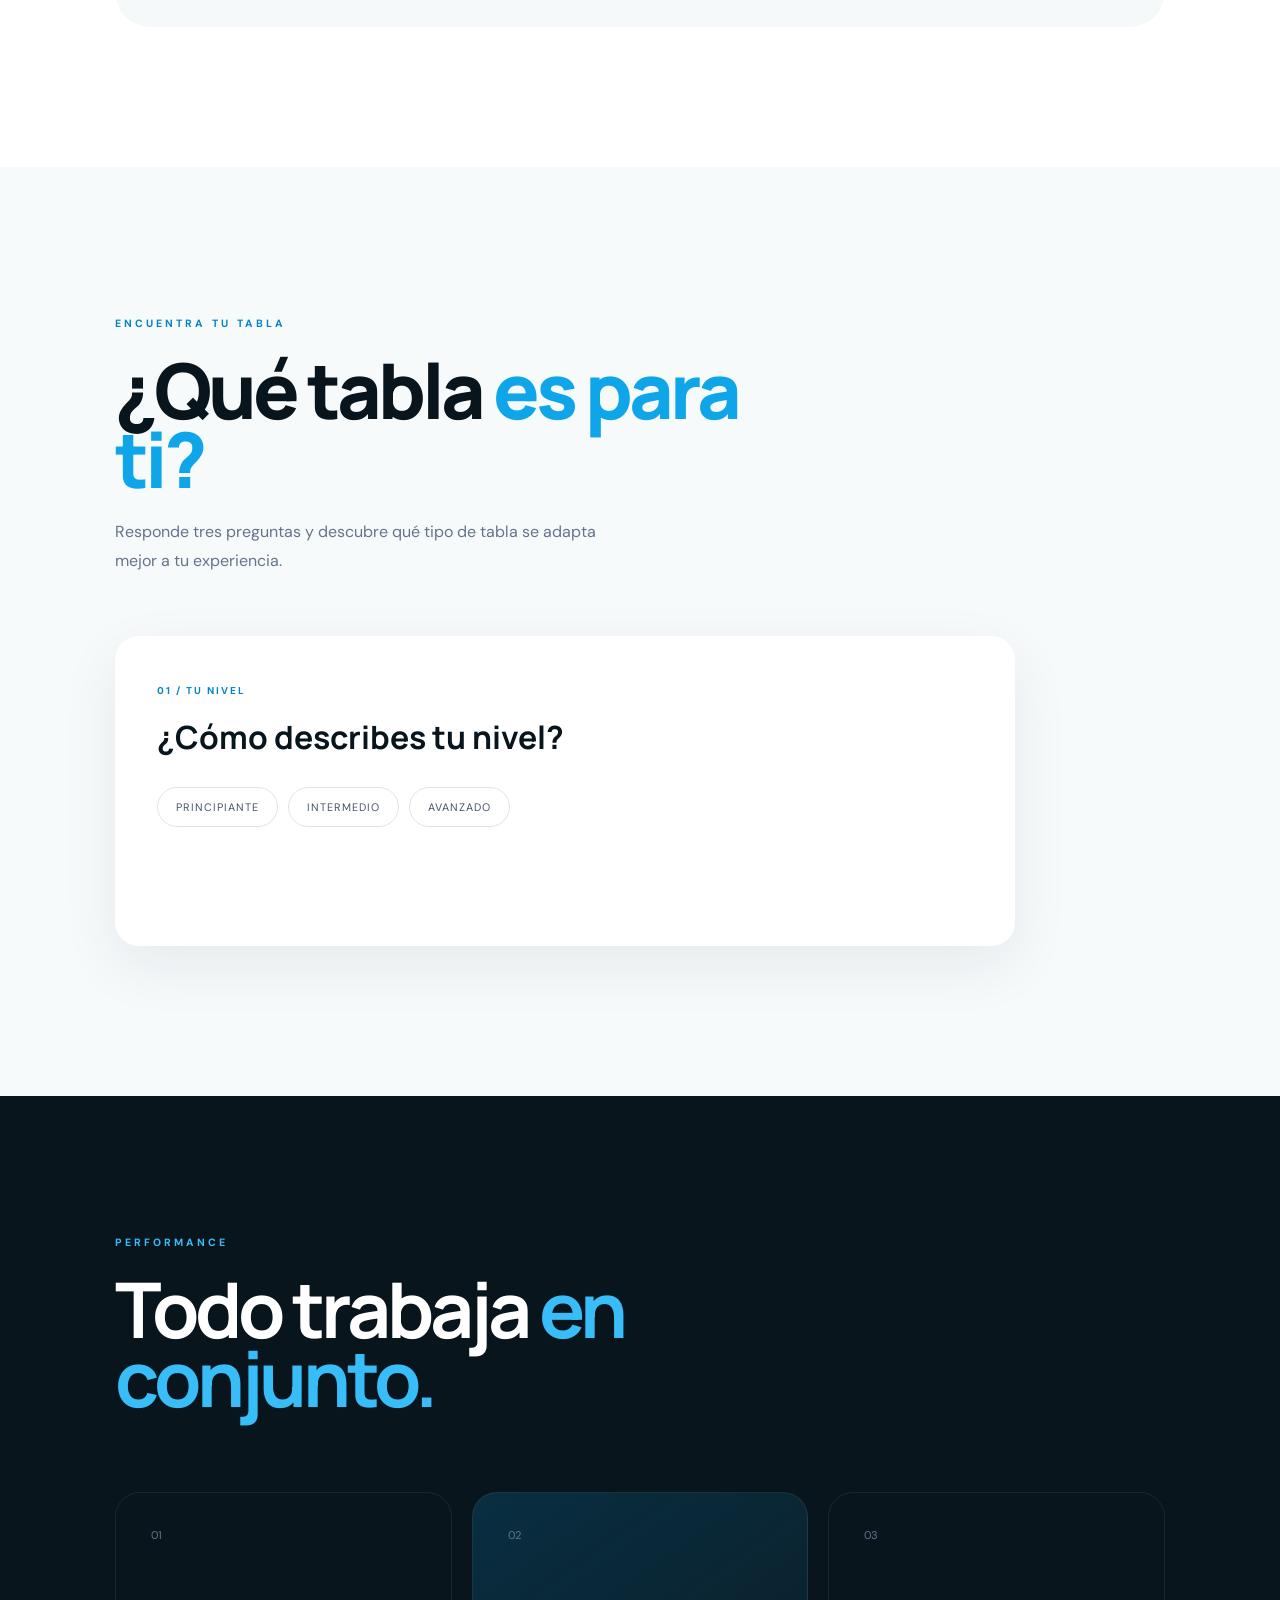
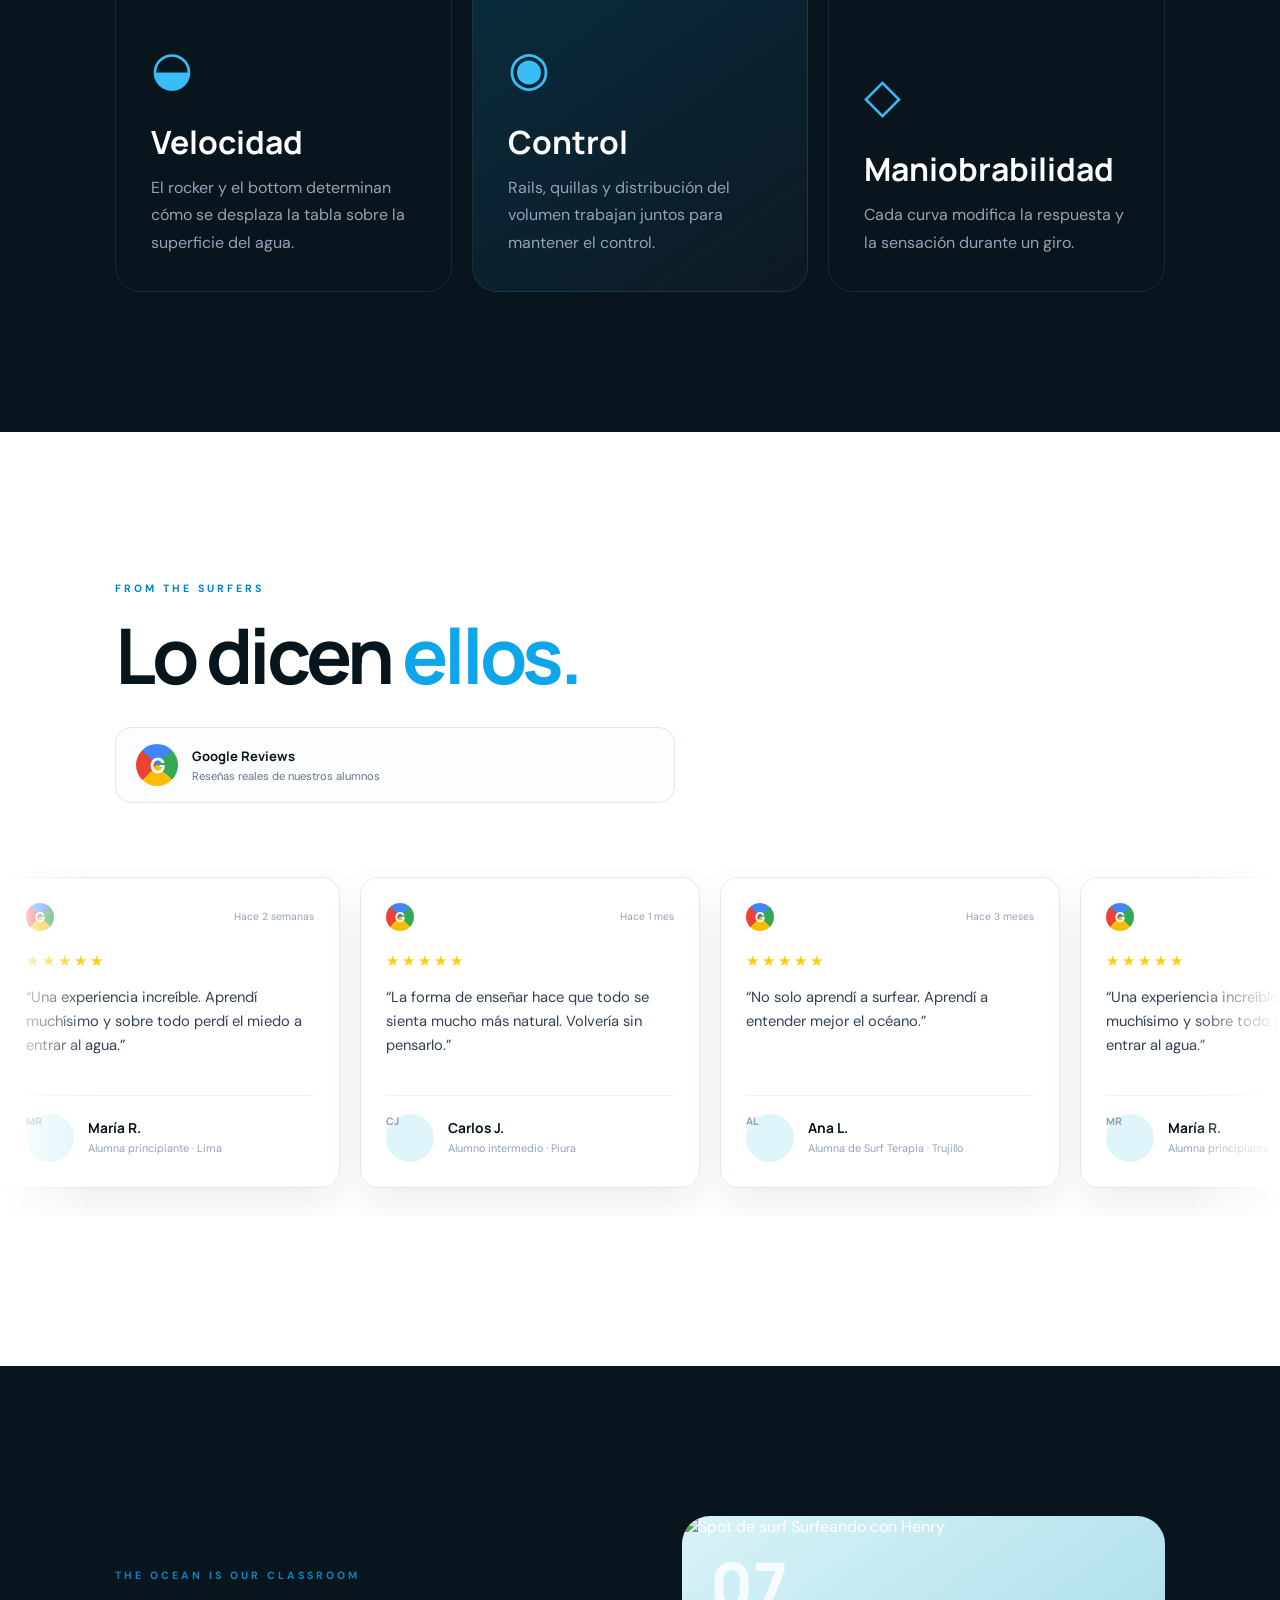
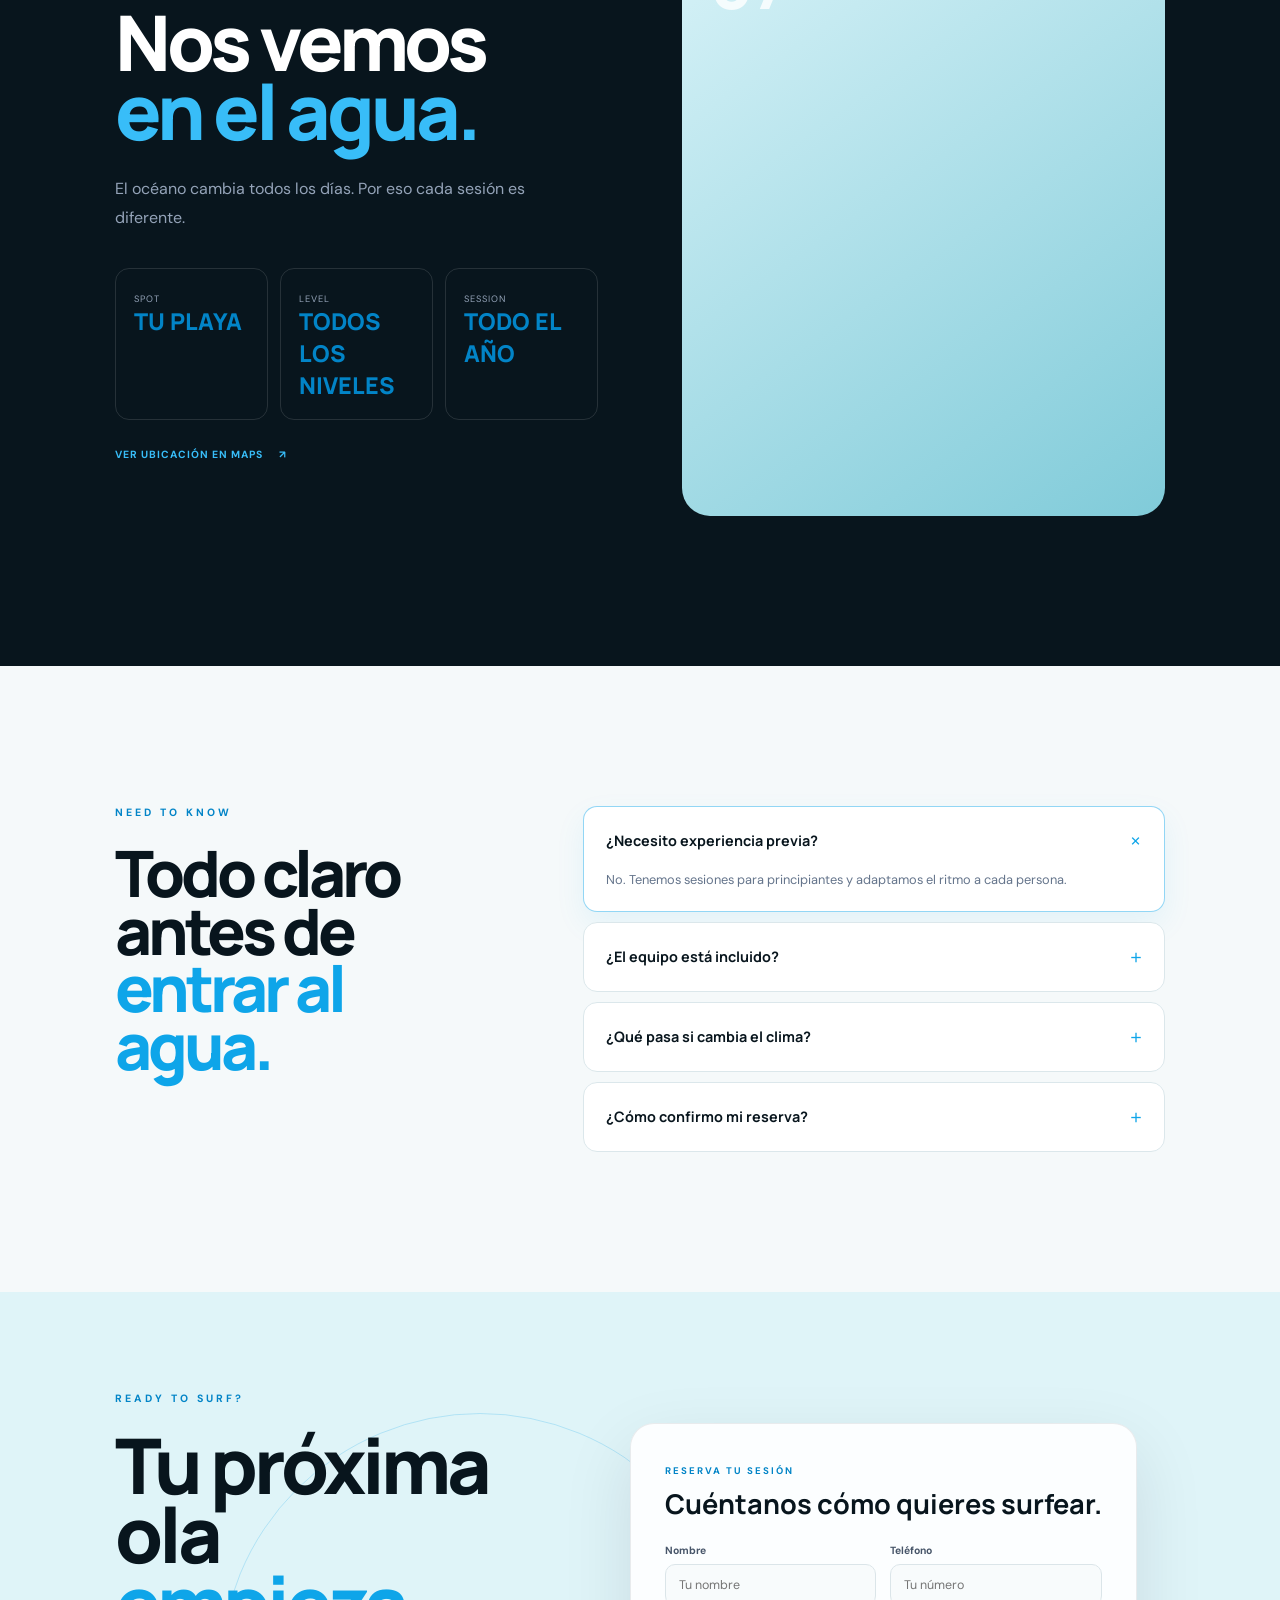
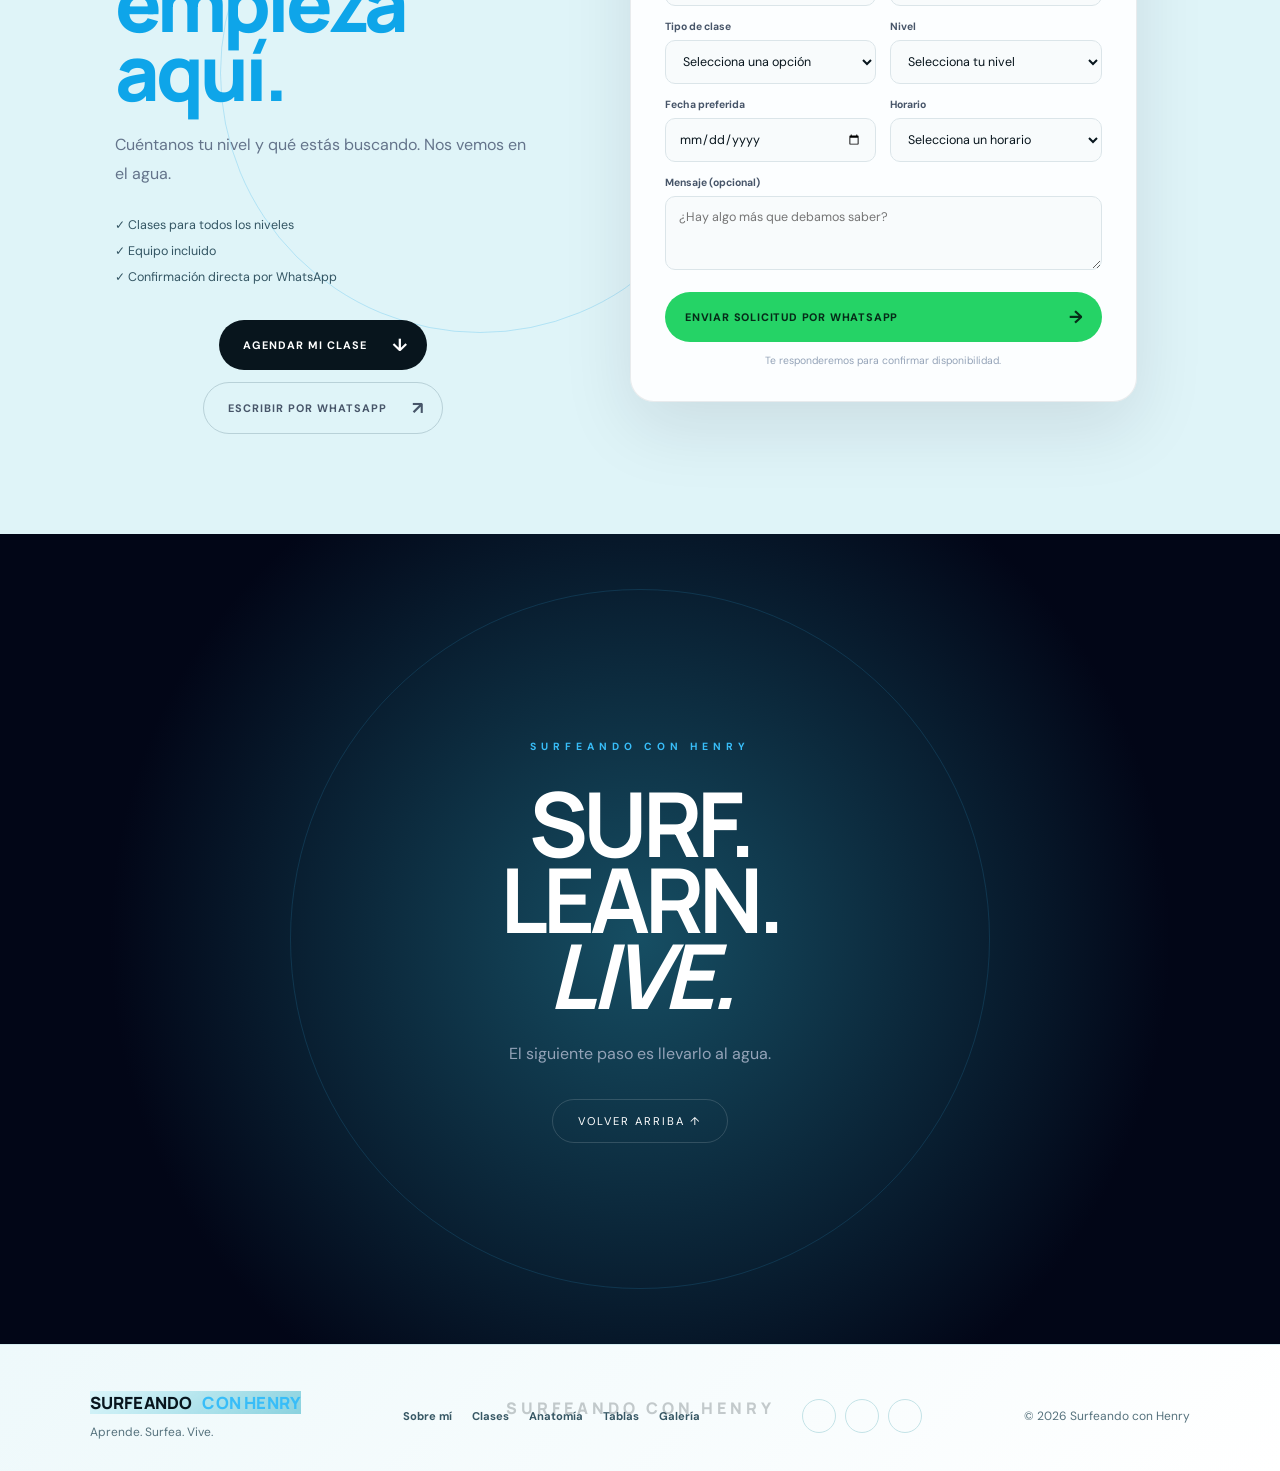
==== commit a7b6ce88: "Add files via upload" ====
--- a/index.html
+++ b/index.html
@@ -7,9 +7,9 @@
     <meta name="viewport" content="width=device-width, initial-scale=1.0">
 
     <meta name="description"
-        content="OasisSurf — Aprende a surfear, descubre nuestras tablas y vive una experiencia diferente frente al océano.">
-
-    <title>OasisSurf — Surf. Aprende. Vive.</title>
+        content="Surfeando con Henry — Aprende a surfear, descubre nuestras tablas y vive una experiencia diferente frente al océano.">
+
+    <title>Surfeando con Henry — Surf. Aprende. Vive.</title>
 
     <!-- =====================================================
          GOOGLE FONTS
@@ -38,12 +38,14 @@
 
     <link rel="stylesheet" href="style.css">
 
+    <script src="https://elfsightcdn.com/platform.js" async></script>
+
 </head>
 
 
 <body>
 
-<div class="site-preloader"><div class="site-preloader-mark">OASIS<span>SURF</span></div><div class="site-preloader-line"><span></span></div><small>PREPARANDO LA SESIÓN</small></div>
+<div class="site-preloader"><img class="site-preloader-mark" src="assets/images/logo.png" alt="Logo Surfeando con Henry"><div class="site-preloader-line"><span></span></div><small>PREPARANDO LA SESIÓN</small></div>
 
 
 <!-- =========================================================
@@ -61,7 +63,8 @@
 <header class="header">
 
     <a href="#home" class="logo">
-        OASIS<span>SURF</span>
+        <img src="assets/images/logo.png" alt="Surfeando con Henry">
+        SURFEANDO CON<span>HENRY</span>
     </a>
 
 
@@ -73,13 +76,13 @@
 
         <a href="clases.html">Clases</a>
 
-        <a href="#boards">Anatomía</a>
+        <a href="anatomia.html">Anatomía</a>
 
         <a href="tablas.html">Tablas</a>
 
         <a href="experiencia.html">Experiencia</a>
 
-        <a href="#conditions">Condiciones</a>
+        <a href="condiciones.html">Condiciones</a>
 
         <a href="galeria.html">Galería</a>
 
@@ -113,13 +116,13 @@
 
     <a href="clases.html">Clases</a>
 
-    <a href="#boards">Anatomía</a>
+    <a href="anatomia.html">Anatomía</a>
 
     <a href="tablas.html">Tablas</a>
 
     <a href="experiencia.html">Experiencia</a>
 
-    <a href="#conditions">Condiciones</a>
+    <a href="condiciones.html">Condiciones</a>
 
     <a href="galeria.html">Galería</a>
 
@@ -158,20 +161,30 @@
 
     <div class="hero-photo">
 
-        <img
-            src="https://images.unsplash.com/photo-1502680390469-be75c86b636f?auto=format&fit=crop&w=1400&q=85"
-            alt="Surf en el océano"
+        <img class="hero-photo-image is-active"
+            src="assets/images/surfista.jpg"
+            alt="Surfistas contemplando el océano al atardecer"
+        >
+
+        <img class="hero-photo-image"
+            src="assets/images/surfista-2.jpg"
+            alt="Surfista junto al océano"
+        >
+
+        <img class="hero-photo-image"
+            src="assets/images/surfista-3.jpg"
+            alt="Surfista disfrutando de una ola"
         >
 
         <div class="hero-photo-overlay"></div>
 
         <div class="hero-photo-badge">
             <span class="live-dot"></span>
-            <span>LIVE THE OCEAN</span>
+            <span>VIVE EL OCÉANO</span>
         </div>
 
         <div class="hero-photo-caption">
-            <span>OASIS SURF / 01</span>
+            <span>SURFEANDO CON HENRY / 01</span>
             <strong>Encuentra tu ola.</strong>
         </div>
 
@@ -187,34 +200,32 @@
 
             <span class="label-line"></span>
 
-            OASIS SURF EXPERIENCE
+            MÁS QUE APRENDER A SURFEAR, VIVE LA EXPERIENCIA.
 
         </div>
 
 
         <h1>
 
-            SURF.
-
-            <span>APRENDE.</span>
-
-            <em>VIVE.</em>
+            APRENDE.
+
+            <span>CONECTA.</span>
+
+            <em>SURFEA.</em>
 
         </h1>
 
 
         <p>
 
-            Aprende a leer las olas, descubre
-            tu tabla y vive el océano desde
-            una nueva perspectiva.
+            Aprende a leer las olas, descubre tu tabla y vive el océano desde una nueva perspectiva.
 
         </p>
 
 
         <div class="hero-actions">
 
-            <a href="#classes" class="hero-cta">
+            <a href="clases.html" class="hero-cta">
 
                 <span>
                     Comenzar experiencia
@@ -229,7 +240,7 @@
 
             <a href="sobre-mi.html" class="hero-secondary">
 
-                CONOCE OASIS SURF
+                CONOCE SURFEANDO CON HENRY
 
             </a>
 
@@ -247,7 +258,7 @@
 
         <div></div>
 
-        <span>THE OCEAN IS WAITING</span>
+        <span>EL OCÉANO TE ESPERA</span>
 
     </div>
 
@@ -256,7 +267,7 @@
 
     <div class="scroll-indicator">
 
-        <span>SCROLL TO EXPLORE</span>
+            <span>DESLIZA PARA EXPLORAR</span>
 
         <div class="scroll-line"></div>
 
@@ -268,11 +279,74 @@
 
 
 <!-- =========================================================
-     02 — INTRO
+     02 — PRESENTACIÓN DEL PROFESOR
 ========================================================= -->
 
+<section class="instructor-section" id="instructor">
+
+    <div class="instructor-grid">
+
+        <div class="instructor-visual">
+            <div class="instructor-carousel" aria-label="Fotos de Henry y sus clases">
+                <img class="instructor-image is-active" src="assets/images/henry-presentacion.jpg" alt="Henry presentándose junto al océano">
+                <img class="instructor-image" src="assets/images/henry-clase-surf.jpg" alt="Henry dando una clase de surf">
+                <img class="instructor-image" src="assets/images/henry-surfeando.jpg" alt="Henry surfeando en Lobitos">
+                <img class="instructor-image" src="assets/images/henry-con-alumnos.jpg" alt="Henry junto a sus alumnos de surf">
+            </div>
+
+            <div class="instructor-carousel-controls">
+                <button class="instructor-carousel-button instructor-carousel-prev" type="button" aria-label="Foto anterior">←</button>
+                <div class="instructor-carousel-dots" aria-label="Seleccionar foto">
+                    <button class="is-active" type="button" aria-label="Ver foto 1"></button>
+                    <button type="button" aria-label="Ver foto 2"></button>
+                    <button type="button" aria-label="Ver foto 3"></button>
+                    <button type="button" aria-label="Ver foto 4"></button>
+                </div>
+                <button class="instructor-carousel-button instructor-carousel-next" type="button" aria-label="Foto siguiente">→</button>
+            </div>
+
+            <div class="instructor-badge">
+                <strong>HENRY</strong>
+                <span>INSTRUCTOR DE SURF</span>
+            </div>
+        </div>
+
+        <div class="instructor-copy">
+            <span class="section-label">CONOCE A TU PROFESOR</span>
+
+            <h2>Bienvenido al agua,<br><span>soy Henry.</span></h2>
+
+            <p class="instructor-biography">
+                ¡Hola! Me llamo Henry, nací en Lobitos y el surf ha sido una parte integral de mi vida desde que tengo 13 años. Mientras aprendía a surfear también tuve que aprender a nadar, y me tomó mucho tiempo construir un sentido de confianza dentro del agua.
+            </p>
+
+            <p class="instructor-biography">
+                Cuando conecto con mis alumnos, esta es una de las cosas que resuena más profundamente en mí. Con el paso del tiempo, el surf se convirtió en una parte de cada aspecto de mi vida: compitiendo, convirtiéndome en instructor de Surf Terapia y, ahora, administrando mi propia escuela de surf.
+            </p>
+
+            <p class="instructor-biography">
+                En mi opinión, el surf es un proceso tanto emocional y mental como físico. Estoy aquí para acompañarte a descubrirlo.
+            </p>
+
+            <div class="instructor-list">
+                <div class="instructor-feature"><strong>13 años</strong><span>Mi primer encuentro con el surf.</span></div>
+                <div class="instructor-feature"><strong>Lobitos</strong><span>Mi hogar y mi conexión con el mar.</span></div>
+                <div class="instructor-feature"><strong>Surf Terapia</strong><span>El surf también transforma por dentro.</span></div>
+            </div>
+
+            <a class="instructor-link" href="sobre-mi.html">CONOCE MI HISTORIA <span>→</span></a>
+        </div>
+
+    </div>
+
+</section>
+
+
+<!-- =========================================================
+     03 — INTRO
+========================================================= -->
+
 <section class="intro-section">
-
 
     <div class="intro-number">
         01
@@ -282,24 +356,21 @@
     <div class="intro-content">
 
         <span class="section-label">
-            MORE THAN SURFING
+            VIVE EL MAR
         </span>
 
 
         <h2>
 
-            El surf no es
-            <em>solo una ola.</em>
+            El surf se aprende
+            <em>. La pasión se vive.</em>
 
         </h2>
 
 
         <p>
 
-            Es aprender a entender el océano,
-            encontrar tu equilibrio y descubrir
-            una sensación que no se puede explicar
-            hasta que estás ahí.
+            Descubre el océano, aprende a dominar las olas y disfruta cada momento sobre tu tabla junto a Surfeando con Henry. Vive el surf desde el primer contacto con el mar, mejora tu técnica y gana confianza en cada sesión. Porque cada ola tiene algo nuevo que enseñarte y cada experiencia te acerca un poco más a tu pasión por el surf.
 
         </p>
 
@@ -319,25 +390,77 @@
 
 <section class="conditions-section" id="conditions">
     <div class="conditions-heading">
-        <span class="section-label">OASIS SURF / LIVE DATA</span>
+        <span class="section-label">SURFEANDO CON HENRY / EL OCÉANO</span>
         <h2>Lee el océano <span>antes de entrar.</span></h2>
-        <p>Condiciones actualizadas automáticamente para ayudarte a elegir el mejor momento de tu sesión.</p>
+        <p>Descubre las condiciones del océano y prepárate para cada sesión. Aprende a observar las olas,
+             el viento y el estado del mar para aprovechar cada momento sobre tu tabla.</p>
     </div>
 
     <div class="conditions-location">
         <span class="live-dot"></span>
-        <strong id="conditionsLocation">Punta Hermosa, Lima</strong>
+        <strong id="conditionsLocation">Lobitos, Piura</strong>
         <small id="conditionsUpdated">Actualizando condiciones...</small>
     </div>
 
     <div class="conditions-grid">
-        <article class="condition-card"><span>CLIMA</span><strong id="weatherTemperature">--°</strong><p id="weatherSummary">Cargando...</p></article>
-        <article class="condition-card"><span>VIENTO</span><strong id="windSpeed">-- km/h</strong><p id="windDirection">Dirección pendiente</p></article>
-        <article class="condition-card"><span>OLEAJE</span><strong id="waveHeight">-- m</strong><p id="wavePeriod">Periodo pendiente</p></article>
-        <article class="condition-card tide-card"><span>MAREAS</span><strong id="tideStatus">Preparado</strong><p id="tideSummary">Añade tu clave de WorldTides para datos de marea.</p></article>
-    </div>
-
-    <p class="conditions-note">Spot editable en <code>script.js</code>. Los datos meteorológicos y del mar se actualizan solos.</p>
+        <article class="condition-card weather-card">
+            <div class="condition-card-top">
+                <span>CLIMA</span>
+                <b>°</b>
+            </div>
+            <strong id="weatherTemperature">--°</strong>
+            <div class="weather-meter" aria-hidden="true">
+                <span id="weatherMeterFill"></span>
+            </div>
+            <p id="weatherSummary">Cargando...</p>
+        </article>
+        <article class="condition-card wind-card">
+            <div class="condition-card-top">
+                <span>VIENTO</span>
+                <b id="windCompassArrow">↑</b>
+            </div>
+            <strong id="windSpeed">-- km/h</strong>
+            <div class="wind-compass" aria-hidden="true">
+                <span>N</span>
+                <i></i>
+                <span>S</span>
+            </div>
+            <p id="windDirection">Dirección pendiente</p>
+        </article>
+        <article class="condition-card wave-card">
+            <div class="condition-card-top">
+                <span>OLEAJE</span>
+                <b>≈</b>
+            </div>
+            <strong id="waveHeight">-- m</strong>
+            <div class="wave-meter" aria-hidden="true">
+                <svg viewBox="0 0 180 54" preserveAspectRatio="none">
+                    <path class="wave-chart-area" d="M 0 54 L 0 34 C 24 18 42 18 66 34 S 108 50 132 34 S 162 18 180 31 L 180 54 Z"></path>
+                    <path class="wave-chart-line" d="M 0 34 C 24 18 42 18 66 34 S 108 50 132 34 S 162 18 180 31"></path>
+                </svg>
+                <span id="waveMeterFill"></span>
+            </div>
+            <p id="wavePeriod">Periodo pendiente</p>
+        </article>
+        <article class="condition-card tide-card">
+            <div class="tide-card-top">
+                <span>MAREAS</span>
+                <b id="tideTrendIcon">~</b>
+            </div>
+            <strong id="tideStatus">-- m</strong>
+            <div class="tide-visual" aria-hidden="true">
+                <svg id="tideChart" viewBox="0 0 180 54" preserveAspectRatio="none">
+                    <path class="tide-chart-area" d="M 0 54 L 0 35 L 45 30 L 90 36 L 135 22 L 180 28 L 180 54 Z"></path>
+                    <polyline class="tide-chart-line" points="0,35 45,30 90,36 135,22 180,28"></polyline>
+                    <circle class="tide-chart-dot" cx="90" cy="27" r="4"></circle>
+                </svg>
+                <span id="tideLevelFill"></span>
+            </div>
+            <p id="tideSummary">Calculando marea...</p>
+        </article>
+    </div>
+
+   
 </section>
 
 
@@ -355,14 +478,14 @@
         <div>
 
             <span class="section-label">
-                SURF LESSONS
+                CLASES DE SURF
             </span>
 
 
             <h2>
 
-                Encuentra tu
-                <span>nivel.</span>
+                Encuentra tu ritmo 
+                <span>en las olas.</span>
 
             </h2>
 
@@ -371,9 +494,8 @@
 
         <p>
 
-            No importa si nunca has tocado
-            una tabla o si quieres perfeccionar
-            tu técnica.
+            No importa si es tu primera vez sobre una tabla o si ya tienes experiencia. 
+            Aprende paso a paso, mejora tu técnica y gana confianza en el mar junto a Surfeando con Henry.
 
         </p>
 
@@ -680,13 +802,12 @@
                 <div>
 
                     <h3>
-                        Conocemos tu nivel
+                        CONOCEMOS TU NIVEL
                     </h3>
 
                     <p>
-                        Antes de entrar al agua
-                        entendemos tu experiencia
-                        y tus objetivos.
+                        Empezamos conociendo tu experiencia, tus objetivos y lo que quieres aprender en cada sesión.
+Así podemos adaptar la clase a tu ritmo y hacer que te sientas cómodo desde el primer momento.
                     </p>
 
                 </div>
@@ -706,12 +827,12 @@
                 <div>
 
                     <h3>
-                        Preparamos el equipo
+                        ELEGIMOS TU TABLA
                     </h3>
 
                     <p>
-                        Elegimos la tabla adecuada
-                        para tu nivel y las condiciones.
+                        Seleccionamos la tabla ideal para ti según tu nivel, tu experiencia y las condiciones del mar.
+Te explicamos cómo conocer tu equipo y por qué una buena elección puede hacer la diferencia al aprender.
                     </p>
 
                 </div>
@@ -731,12 +852,12 @@
                 <div>
 
                     <h3>
-                        Entramos al agua
+                        APRENDEMOS EN EL AGUA
                     </h3>
 
                     <p>
-                        Aprendemos a movernos,
-                        remar y posicionarnos.
+                        Practicamos cómo remar, mantener el equilibrio y posicionarnos correctamente sobre la tabla.
+Poco a poco ganarás confianza y aprenderás a moverte en el agua con mayor seguridad y control.
                     </p>
 
                 </div>
@@ -756,12 +877,12 @@
                 <div>
 
                     <h3>
-                        Buscamos la ola
+                       LEEMOS LAS OLAS
                     </h3>
 
                     <p>
-                        Aprendemos a leer el océano
-                        y elegir el momento correcto.
+                        Aprendes a observar el océano, reconocer las olas y saber cuándo es el momento de entrar.
+Entender el mar es parte del surf: cuanto mejor lo conoces, mejor puedes aprovechar cada oportunidad.
                     </p>
 
                 </div>
@@ -781,12 +902,12 @@
                 <div>
 
                     <h3>
-                        Surfeamos
+                        ¡A SURFEAR!
                     </h3>
 
                     <p>
-                        Todo lo aprendido se convierte
-                        en experiencia real.
+                        Ponemos todo en práctica y disfrutamos la sensación de tomar tus primeras olas junto a Surfeando con Henry.
+Cada intento es parte del aprendizaje y cada ola te permite descubrir algo nuevo sobre el surf.
                     </p>
 
                 </div>
@@ -820,7 +941,7 @@
 
 
             <span class="section-label">
-                INTERACTIVE ANATOMY
+                ANATOMÍA INTERACTIVA
             </span>
 
 
@@ -850,6 +971,12 @@
 
 
             <div class="board-aura"></div>
+
+            <img
+                class="surfboard-photo main-surfboard"
+                src="assets/images/tabla-blanca-final.jpg"
+                alt="Tabla de surf blanca de Surfeando con Henry"
+            >
 
 
             <svg
@@ -988,7 +1115,7 @@
                     text-anchor="middle"
                     class="board-logo"
                 >
-                    OASIS
+                    SURFEANDO CON
                 </text>
 
 
@@ -1011,7 +1138,7 @@
             <button
                 class="hotspot"
                 data-part="nose"
-                style="top:9%;left:50%;"
+                style="top:6%;left:50%;"
                 aria-label="Nose"
             >
                 <span></span>
@@ -1021,7 +1148,7 @@
             <button
                 class="hotspot"
                 data-part="stringer"
-                style="top:31%;left:50%;"
+                style="top:50%;left:50%;"
                 aria-label="Stringer"
             >
                 <span></span>
@@ -1031,7 +1158,7 @@
             <button
                 class="hotspot"
                 data-part="rail"
-                style="top:49%;left:32%;"
+                style="top:48%;left:31%;"
                 aria-label="Rails"
             >
                 <span></span>
@@ -1041,7 +1168,7 @@
             <button
                 class="hotspot"
                 data-part="center"
-                style="top:50%;left:50%;"
+                style="top:39%;left:50%;"
                 aria-label="Centro"
             >
                 <span></span>
@@ -1051,7 +1178,7 @@
             <button
                 class="hotspot"
                 data-part="pad"
-                style="top:79%;left:50%;"
+                style="top:78%;left:50%;"
                 aria-label="Pad"
             >
                 <span></span>
@@ -1061,7 +1188,7 @@
             <button
                 class="hotspot"
                 data-part="tail"
-                style="top:93%;left:50%;"
+                style="top:95%;left:50%;"
                 aria-label="Tail"
             >
                 <span></span>
@@ -1093,7 +1220,7 @@
             <div class="info-content">
 
                 <span class="info-mini">
-                    SELECT A PART
+                    SELECCIONA UNA PARTE
                 </span>
 
 
@@ -1240,8 +1367,18 @@
         <div class="view-board">
 
 
+            <div
+                id="viewBoard"
+                class="surfboard view-surfboard-photo view-board-model view-deck"
+                aria-label="Tabla de surf blanca 3D vista desde diferentes perspectivas"
+            >
+                <img class="view-board-face view-board-front" src="assets/images/tabla-blanca-final.jpg" alt="Tabla de surf blanca vista desde arriba">
+                <img class="view-board-face view-board-back" src="assets/images/tabla-trasera.png" alt="Parte trasera de la tabla de surf blanca con sus quillas">
+            </div>
+
+
             <svg
-                id="viewBoard"
+                id="viewBoardSvg"
                 class="surfboard"
                 viewBox="0 0 300 900"
             >
@@ -1346,7 +1483,7 @@
     <div class="finder-heading">
 
         <span class="section-label">
-            BOARD FINDER
+            ENCUENTRA TU TABLA
         </span>
 
 
@@ -1432,7 +1569,7 @@
                 </button>
 
                 <button data-answer="performance">
-                    PERFORMANCE
+                    RENDIMIENTO
                 </button>
 
             </div>
@@ -1479,27 +1616,24 @@
 
         <div class="finder-result">
 
-            <span>
-                YOUR BOARD
-            </span>
-
-
-            <h3 id="finderResult">
-                TU TABLA IDEAL
-            </h3>
-
-
-            <p id="finderDescription">
-
-                Completa las preguntas para
-                descubrir tu recomendación.
-
-            </p>
-
-
-            <button id="finderReset">
-                VOLVER A EMPEZAR
-            </button>
+            <div class="finder-result-image">
+                <img id="finderBoardImage" src="assets/images/clase-01.jpg" alt="Tabla recomendada para tu nivel">
+                    <span id="finderBoardTag">TABLA IDEAL / 01</span>
+            </div>
+
+            <div class="finder-result-copy">
+                <span>TU TABLA</span>
+
+                <h3 id="finderResult">TU TABLA IDEAL</h3>
+
+                <p id="finderDescription">
+                    Completa las preguntas para descubrir tu recomendación.
+                </p>
+
+                <button id="finderReset">
+                    VOLVER A EMPEZAR
+                </button>
+            </div>
 
         </div>
 
@@ -1654,12 +1788,71 @@
 
     </div>
 
-
-
-    <div class="testimonial-slider">
+    <div class="google-review-summary">
+        <span class="google-mark" aria-label="Google">G</span>
+        <div>
+            <strong>Google Reviews</strong>
+            <span>Reseñas reales de nuestros alumnos</span>
+        </div>
+    </div>
+
+    <div class="reviews-marquee" aria-label="Reseñas de alumnos">
+        <div class="reviews-track">
+
+            <article class="review-card">
+                <div class="review-card-top"><span class="google-mini">G</span><span class="review-date">Hace 2 semanas</span></div>
+                <div class="testimonial-stars">★★★★★</div>
+                <blockquote>“Una experiencia increíble. Aprendí muchísimo y sobre todo perdí el miedo a entrar al agua.”</blockquote>
+                <div class="testimonial-author"><span class="testimonial-avatar">MR</span><div><strong>María R.</strong><small>Alumna principiante · Lima</small></div></div>
+            </article>
+
+            <article class="review-card">
+                <div class="review-card-top"><span class="google-mini">G</span><span class="review-date">Hace 1 mes</span></div>
+                <div class="testimonial-stars">★★★★★</div>
+                <blockquote>“La forma de enseñar hace que todo se sienta mucho más natural. Volvería sin pensarlo.”</blockquote>
+                <div class="testimonial-author"><span class="testimonial-avatar">CJ</span><div><strong>Carlos J.</strong><small>Alumno intermedio · Piura</small></div></div>
+            </article>
+
+            <article class="review-card">
+                <div class="review-card-top"><span class="google-mini">G</span><span class="review-date">Hace 3 meses</span></div>
+                <div class="testimonial-stars">★★★★★</div>
+                <blockquote>“No solo aprendí a surfear. Aprendí a entender mejor el océano.”</blockquote>
+                <div class="testimonial-author"><span class="testimonial-avatar">AL</span><div><strong>Ana L.</strong><small>Alumna de Surf Terapia · Trujillo</small></div></div>
+            </article>
+
+            <article class="review-card" aria-hidden="true">
+                <div class="review-card-top"><span class="google-mini">G</span><span class="review-date">Hace 2 semanas</span></div>
+                <div class="testimonial-stars">★★★★★</div>
+                <blockquote>“Una experiencia increíble. Aprendí muchísimo y sobre todo perdí el miedo a entrar al agua.”</blockquote>
+                <div class="testimonial-author"><span class="testimonial-avatar">MR</span><div><strong>María R.</strong><small>Alumna principiante · Lima</small></div></div>
+            </article>
+
+            <article class="review-card" aria-hidden="true">
+                <div class="review-card-top"><span class="google-mini">G</span><span class="review-date">Hace 1 mes</span></div>
+                <div class="testimonial-stars">★★★★★</div>
+                <blockquote>“La forma de enseñar hace que todo se sienta mucho más natural. Volvería sin pensarlo.”</blockquote>
+                <div class="testimonial-author"><span class="testimonial-avatar">CJ</span><div><strong>Carlos J.</strong><small>Alumno intermedio · Piura</small></div></div>
+            </article>
+
+            <article class="review-card" aria-hidden="true">
+                <div class="review-card-top"><span class="google-mini">G</span><span class="review-date">Hace 3 meses</span></div>
+                <div class="testimonial-stars">★★★★★</div>
+                <blockquote>“No solo aprendí a surfear. Aprendí a entender mejor el océano.”</blockquote>
+                <div class="testimonial-author"><span class="testimonial-avatar">AL</span><div><strong>Ana L.</strong><small>Alumna de Surf Terapia · Trujillo</small></div></div>
+            </article>
+
+        </div>
+    </div>
+
+    <div class="testimonial-slider testimonial-slider-example">
 
 
         <article class="testimonial active">
+
+            <div class="testimonial-meta">
+                <span>RESEÑA DE GOOGLE</span>
+                <small>Hace 2 semanas</small>
+            </div>
 
             <div class="testimonial-stars">
                 ★★★★★
@@ -1675,15 +1868,24 @@
             </blockquote>
 
 
-            <span>
-                — ALUMNO OASISSURF
-            </span>
+            <div class="testimonial-author">
+                <span class="testimonial-avatar">MR</span>
+                <div>
+                    <strong>María R.</strong>
+                    <small>Alumna principiante · Lima</small>
+                </div>
+            </div>
 
         </article>
 
 
 
         <article class="testimonial">
+
+            <div class="testimonial-meta">
+                <span>RESEÑA DE GOOGLE</span>
+                <small>Hace 1 mes</small>
+            </div>
 
             <div class="testimonial-stars">
                 ★★★★★
@@ -1699,15 +1901,24 @@
             </blockquote>
 
 
-            <span>
-                — ALUMNO OASISSURF
-            </span>
+            <div class="testimonial-author">
+                <span class="testimonial-avatar">CJ</span>
+                <div>
+                    <strong>Carlos J.</strong>
+                    <small>Alumno intermedio · Piura</small>
+                </div>
+            </div>
 
         </article>
 
 
 
         <article class="testimonial">
+
+            <div class="testimonial-meta">
+                <span>RESEÑA DE GOOGLE</span>
+                <small>Hace 3 meses</small>
+            </div>
 
             <div class="testimonial-stars">
                 ★★★★★
@@ -1723,9 +1934,13 @@
             </blockquote>
 
 
-            <span>
-                — ALUMNO OASISSURF
-            </span>
+            <div class="testimonial-author">
+                <span class="testimonial-avatar">AL</span>
+                <div>
+                    <strong>Ana L.</strong>
+                    <small>Alumna de Surf Terapia · Trujillo</small>
+                </div>
+            </div>
 
         </article>
 
@@ -1761,7 +1976,7 @@
 
         <img
             src="assets/images/spot.jpg"
-            alt="Spot de surf OasisSurf"
+            alt="Spot de surf Surfeando con Henry"
         >
 
 
@@ -1844,7 +2059,7 @@
 
         </div>
 
-        <a class="spot-map-link" href="https://www.google.com/maps/search/?api=1&query=Punta+Hermosa+Lima" target="_blank" rel="noopener">VER UBICACIÓN EN MAPS <span>↗</span></a>
+        <a class="spot-map-link" href="https://maps.app.goo.gl/WWKHXsinQQCBCaBTA" target="_blank" rel="noopener">VER UBICACIÓN EN MAPS <span>↗</span></a>
 
 
     </div>
@@ -1938,7 +2153,7 @@
 
 
             <a
-                href="https://wa.me/51999999999"
+                href="https://wa.me/51961385016"
                 class="booking-button secondary"
                 target="_blank"
                 rel="noopener"
@@ -2053,7 +2268,7 @@
 
 
         <span>
-            OASIS SURF
+            SURFEANDO CON HENRY
         </span>
 
 
@@ -2103,12 +2318,13 @@
     <div class="footer-brand">
 
         <div class="footer-logo">
-            OASIS<span>SURF</span>
+            <img src="assets/images/logo.png" alt="Surfeando con Henry">
+            SURFEANDO <span>CON HENRY</span>
         </div>
 
 
         <p>
-            Surf. Design. Experience.
+            Aprende. Surfea. Vive.
         </p>
 
     </div>
@@ -2120,11 +2336,11 @@
             Sobre mí
         </a>
 
-        <a href="#classes">
+        <a href="clases.html">
             Clases
         </a>
 
-        <a href="#boards">
+        <a href="anatomia.html">
             Anatomía
         </a>
 
@@ -2149,7 +2365,7 @@
             <span aria-hidden="true">f</span>
         </a>
 
-        <a href="https://wa.me/51999999999" target="_blank" rel="noopener" aria-label="WhatsApp">
+        <a href="https://wa.me/51961385016" target="_blank" rel="noopener" aria-label="WhatsApp">
             <span aria-hidden="true">☏</span>
         </a>
 
@@ -2157,7 +2373,7 @@
 
 
     <span class="footer-copy">
-        © 2026 OasisSurf
+        © 2026 Surfeando con Henry
     </span>
 
 
@@ -2166,7 +2382,7 @@
 
 <a
     class="whatsapp-button"
-    href="https://wa.me/51999999999?text=Hola%2C%20quiero%20informaci%C3%B3n%20sobre%20las%20clases%20de%20surf."
+    href="https://wa.me/51961385016?text=Hola%2C%20quiero%20informaci%C3%B3n%20sobre%20las%20clases%20de%20surf."
     target="_blank"
     rel="noopener"
     aria-label="Contactar por WhatsApp"
@@ -2185,4 +2401,4 @@
 
 </body>
 
-</html>+</html>
--- a/style.css
+++ b/style.css
@@ -50,6 +50,42 @@
     display: block;
 }
 
+/* Motion remains subtle, composited and easy to disable. */
+.motion-reveal {
+    opacity: 0;
+    transform: translate3d(0, 24px, 0);
+    transition: opacity .8s cubic-bezier(.22, .61, .36, 1), transform .8s cubic-bezier(.22, .61, .36, 1);
+    transition-delay: var(--reveal-delay, 0ms);
+}
+
+.motion-reveal.is-revealed {
+    opacity: 1;
+    transform: translate3d(0, 0, 0);
+}
+
+.hero-photo-image,
+.instructor-image,
+.gallery-item img,
+.catalog-card-image img {
+    transform: translate3d(0, var(--scroll-offset, 0px), 0) scale(1.025);
+    transition: transform 1s cubic-bezier(.22, .61, .36, 1), filter .8s ease;
+}
+
+.gallery-item:hover img,
+.catalog-card:hover .catalog-card-image img {
+    transform: translate3d(0, var(--scroll-offset, 0px), 0) scale(1.06);
+    filter: saturate(1.08);
+}
+
+a:focus-visible,
+button:focus-visible,
+input:focus-visible,
+textarea:focus-visible,
+select:focus-visible {
+    outline: 2px solid #0ea5e9;
+    outline-offset: 4px;
+}
+
 img.image-missing {
     display: none;
 }
@@ -61,7 +97,7 @@
 }
 
 .image-fallback::after {
-    content: "OASIS SURF";
+    content: "SURFEANDO CON HENRY";
     position: absolute;
     inset: 0;
     display: grid;
@@ -180,8 +216,8 @@
     display: grid;
     place-items: center;
 
-    background: #06131a;
-    color: white;
+    background: #f8fcfd;
+    color: #08151d;
 }
 
 .preloader-content {
@@ -241,6 +277,12 @@
 }
 
 .site-preloader-mark {
+    width: min(260px, 62vw);
+    height: min(260px, 62vw);
+    object-fit: cover;
+    border-radius: 50%;
+    border: 4px solid rgba(255,255,255,.9);
+    box-shadow: 0 14px 35px rgba(0,0,0,.2);
     font: 800 2.3rem "Manrope", sans-serif;
     letter-spacing: -2px;
     animation: preloaderMark 1s ease both;
@@ -254,7 +296,7 @@
     width: 190px;
     height: 2px;
     overflow: hidden;
-    background: rgba(255,255,255,.12);
+    background: rgba(8,21,29,.12);
 }
 
 .site-preloader-line span {
@@ -328,6 +370,10 @@
 .logo {
     text-decoration: none;
 
+    display: flex;
+    align-items: center;
+    gap: 8px;
+
     font-family: "Manrope", sans-serif;
 
     font-weight: 800;
@@ -335,6 +381,17 @@
     font-size: 1.2rem;
 
     letter-spacing: -1px;
+}
+
+.logo img {
+    width: 58px;
+    height: 58px;
+    aspect-ratio: 1;
+    flex: 0 0 auto;
+    object-fit: cover;
+    border-radius: 50%;
+    border: 2px solid rgba(255,255,255,.95);
+    box-shadow: 0 5px 16px rgba(8,21,29,.14);
 }
 
 .logo span {
@@ -403,6 +460,29 @@
 }
 
 .header-button:hover {
+    .language-toggle {
+        display: flex;
+        align-items: center;
+        gap: 5px;
+        margin-left: auto;
+        padding: 5px 8px;
+        border: 1px solid #d3e8eb;
+        border-radius: 999px;
+        background: rgba(255,255,255,.72);
+        color: #8aa5ad;
+        font-size: .62rem;
+        font-weight: 800;
+    }
+    .language-toggle button {
+        padding: 1px 2px;
+        border: 0;
+        background: transparent;
+        color: inherit;
+        font-size: inherit;
+        font-weight: inherit;
+    }
+    .language-toggle button.is-active { color: #0284c7; }
+    .language-toggle button:hover { color: #0ea5e9; }
     background: #0ea5e9;
     transform: translateY(-2px);
 }
@@ -550,16 +630,11 @@
 
     font-family: "Manrope", sans-serif;
 
-    font-size:
-        clamp(
-            4rem,
-            8vw,
-            8.5rem
-        );
-
-    line-height: .82;
-
-    letter-spacing: -7px;
+    font-size: clamp(3rem, 5.6vw, 6rem);
+
+    line-height: .9;
+
+    letter-spacing: -4px;
 
     font-weight: 800;
 }
@@ -569,7 +644,7 @@
 
     color: #0ea5e9;
 
-    margin-left: 70px;
+    margin-left: 46px;
 }
 
 .hero p {
@@ -886,21 +961,24 @@
 ===================================================== */
 
 .intro-section {
-    min-height: 75vh;
-
-    padding: 140px 12%;
-
-    display: grid;
-
-    grid-template-columns: 150px 1fr;
-
+    position: relative;
+    min-height: 260vh;
+
+    padding: 0 9%;
+
+    background: #08151d;
+
+    color: white;
+}
+
+.intro-sticky {
+    position: sticky;
+    top: 0;
+    min-height: 100vh;
+    display: grid;
+    grid-template-columns: 120px minmax(280px, .9fr) minmax(340px, 1.1fr);
     align-items: center;
-
-    gap: 80px;
-
-    background: #08151d;
-
-    color: white;
+    gap: 55px;
 }
 
 .intro-number {
@@ -953,6 +1031,86 @@
     line-height: 1.9;
 }
 
+.intro-content {
+    max-width: 600px;
+}
+
+.intro-steps {
+    position: relative;
+    display: grid;
+    gap: 22px;
+    padding-left: 34px;
+}
+
+.intro-steps::before {
+    content: "";
+    position: absolute;
+    top: 14px;
+    bottom: 14px;
+    left: 5px;
+    width: 1px;
+    background: rgba(255,255,255,.15);
+}
+
+.intro-step {
+    position: relative;
+    display: grid;
+    grid-template-columns: 38px 1fr;
+    gap: 18px;
+    padding: 24px 24px 24px 0;
+    opacity: .35;
+    transition: opacity .5s ease, transform .5s ease;
+}
+
+.intro-step::before {
+    content: "";
+    position: absolute;
+    top: 33px;
+    left: -34px;
+    width: 11px;
+    height: 11px;
+    border: 2px solid #38bdf8;
+    border-radius: 50%;
+    background: #08151d;
+    transition: background .4s ease, box-shadow .4s ease;
+}
+
+.intro-step.active,
+.intro-step.is-visible {
+    opacity: 1;
+    transform: translateX(10px);
+}
+
+.intro-step.active::before,
+.intro-step.is-visible::before {
+    background: #38bdf8;
+    box-shadow: 0 0 0 7px rgba(56,189,248,.12);
+}
+
+.intro-step > span {
+    color: #38bdf8;
+    font: 800 1rem "Manrope", sans-serif;
+}
+
+.intro-step small {
+    color: #64748b;
+    font-size: .58rem;
+    font-weight: 700;
+    letter-spacing: 2px;
+}
+
+.intro-step h3 {
+    margin-top: 10px;
+    font: 700 1.65rem "Manrope", sans-serif;
+}
+
+.intro-step p {
+    max-width: 390px;
+    margin-top: 10px;
+    color: #94a3b8;
+    line-height: 1.7;
+}
+
 
 /* =====================================================
    INSTRUCTOR SECTION
@@ -996,12 +1154,70 @@
 }
 
 .instructor-image {
+    position: absolute;
+    inset: 0;
     width: 100%;
     height: 100%;
-
     min-height: 650px;
-
     object-fit: cover;
+    opacity: 0;
+    transition: opacity 1.4s ease;
+}
+
+.instructor-image:not(.is-active) {
+    opacity: 0;
+}
+
+.instructor-carousel {
+    position: absolute;
+    inset: 0;
+}
+
+.instructor-image.is-active {
+    opacity: .95;
+}
+
+.instructor-carousel-controls {
+    position: absolute;
+    right: 24px;
+    bottom: 24px;
+    left: 24px;
+    z-index: 3;
+    display: flex;
+    align-items: center;
+    justify-content: space-between;
+}
+
+.instructor-carousel-button {
+    display: grid;
+    width: 42px;
+    height: 42px;
+    place-items: center;
+    border: 1px solid rgba(255,255,255,.5);
+    border-radius: 50%;
+    background: rgba(8,21,29,.72);
+    color: white;
+    font-size: 1.1rem;
+    backdrop-filter: blur(10px);
+}
+
+.instructor-carousel-dots {
+    display: flex;
+    gap: 8px;
+}
+
+.instructor-carousel-dots button {
+    width: 8px;
+    height: 8px;
+    padding: 0;
+    border: 0;
+    border-radius: 50%;
+    background: rgba(255,255,255,.55);
+}
+
+.instructor-carousel-dots button.is-active {
+    background: #38bdf8;
+    box-shadow: 0 0 0 4px rgba(56,189,248,.2);
 }
 
 .instructor-placeholder {
@@ -1024,7 +1240,7 @@
     position: absolute;
 
     right: 25px;
-    bottom: 25px;
+    bottom: 82px;
 
     padding: 20px;
 
@@ -1088,6 +1304,10 @@
     line-height: 1.9;
 }
 
+.instructor-copy > p + p {
+    margin-top: 16px;
+}
+
 .instructor-list {
     display: grid;
 
@@ -1139,19 +1359,44 @@
     line-height: 1.5;
 }
 
+.instructor-link {
+    display: inline-flex;
+    align-items: center;
+    gap: 18px;
+    margin-top: 32px;
+    color: #0284c7;
+    font-size: .68rem;
+    font-weight: 700;
+    letter-spacing: 1.5px;
+    text-decoration: none;
+}
+
+.instructor-link span {
+    font-size: 1.2rem;
+    transition: transform .25s ease;
+}
+
+.instructor-link:hover span {
+    transform: translateX(6px);
+}
+
 
 /* =====================================================
    CLASSES
 ===================================================== */
 
 .classes-section {
-    padding: 150px 9%;
+    padding: 104px 8% 120px;
 
     background: #f5f9fa;
 }
 
 .classes-heading {
-    max-width: 700px;
+    max-width: 1120px;
+    display: grid;
+    grid-template-columns: minmax(0, 1.05fr) minmax(260px, .8fr);
+    gap: 70px;
+    align-items: end;
 }
 
 .classes-heading h2 {
@@ -1162,8 +1407,8 @@
     font-size:
         clamp(
             3rem,
-            6vw,
-            6rem
+            5vw,
+            5.4rem
         );
 
     line-height: .9;
@@ -1176,7 +1421,7 @@
 }
 
 .classes-heading p {
-    margin-top: 25px;
+    margin: 0 0 8px;
 
     max-width: 550px;
 
@@ -1191,17 +1436,17 @@
     grid-template-columns:
         repeat(3,1fr);
 
-    gap: 20px;
-
-    margin-top: 70px;
+    gap: 24px;
+
+    margin-top: 58px;
 }
 
 .class-card {
     position: relative;
 
-    min-height: 430px;
-
-    padding: 32px;
+    min-height: 520px;
+
+    padding: 24px;
 
     display: flex;
 
@@ -1234,8 +1479,10 @@
     background:
         linear-gradient(
             to top,
-            rgba(2,15,23,.8),
-            transparent 65%
+            rgba(2,15,23,.9) 0%,
+            rgba(2,15,23,.45) 36%,
+            rgba(2,15,23,.08) 76%,
+            transparent 100%
         );
 }
 
@@ -1270,9 +1517,47 @@
     width: 100%;
     height: 100%;
 
+    transition: transform .8s ease;
+}
+
+.surfboard-photo {
+    --board-scale: 1;
+    --board-x: 0px;
+    --board-y: 0px;
+    --board-rotate-x: 0deg;
+    --board-rotate-y: 0deg;
+    position: relative;
+    z-index: 2;
+    width: min(360px, 34vw);
+    height: min(780px, 88vh);
+    object-fit: contain;
+    object-position: center;
+    border-radius: 0;
+    clip-path: none;
+    filter: drop-shadow(20px 30px 35px rgba(15,23,42,.24));
+    animation: boardPhotoEntrance 1.2s cubic-bezier(.2,.8,.2,1) both;
+    transform: translate3d(var(--board-x), var(--board-y), 0) rotateX(var(--board-rotate-x)) rotateY(var(--board-rotate-y)) scale(var(--board-scale));
+    transform-style: preserve-3d;
+    transition: filter .5s ease, transform .65s cubic-bezier(.2,.8,.2,1);
+}
+
+.interactive-board:hover .surfboard-photo {
+    filter: drop-shadow(25px 35px 42px rgba(15,23,42,.32)) brightness(1.04);
+}
+
+@keyframes boardPhotoEntrance {
+    from { opacity: 0; transform: translateY(35px) scale(.9); }
+    to { opacity: 1; transform: translateY(0) scale(1); }
+}
+
+.interactive-board > svg.main-surfboard {
+    display: none;
+}
+
+.class-image img {
+    width: 100%;
+    height: 100%;
     object-fit: cover;
-
-    transition: transform .8s ease;
 }
 
 .class-card:hover .class-image {
@@ -1284,13 +1569,48 @@
 
     z-index: 2;
 
+    max-width: 360px;
+    width: 100%;
+    margin: 0;
+    padding: 24px 26px 26px;
+    border: 1px solid rgba(255,255,255,.2);
+    border-radius: 18px;
+    background: rgba(2,15,23,.8);
     color: white;
+    box-shadow: 0 12px 30px rgba(2,15,23,.2);
+    text-shadow: none;
+    backdrop-filter: blur(8px);
+}
+
+.class-content ul {
+    display: grid;
+    gap: 5px;
+    margin-top: 16px;
+    padding-left: 18px;
+    color: #f8fafc;
+    font-size: .86rem;
+    font-weight: 500;
+    line-height: 1.45;
+}
+
+.class-content a {
+    display: inline-flex;
+    margin-top: 20px;
+    color: white;
+    font-size: .68rem;
+    font-weight: 700;
+    letter-spacing: 1.5px;
+    text-decoration: none;
+}
+
+.class-content a:hover {
+    color: #67e8f9;
 }
 
 .class-content span {
-    color: #67e8f9;
-
-    font-size: .6rem;
+    color: #a5f3fc;
+
+    font-size: .68rem;
 
     letter-spacing: 3px;
 
@@ -1302,15 +1622,17 @@
 
     font-family: "Manrope";
 
-    font-size: 2rem;
+    font-size: 2.2rem;
+    text-shadow: 0 3px 16px rgba(2,15,23,.65);
 }
 
 .class-content p {
     margin-top: 10px;
 
-    color: #cbd5e1;
-
-    font-size: .8rem;
+    color: #f1f5f9;
+
+    font-size: .95rem;
+    font-weight: 500;
 
     line-height: 1.6;
 }
@@ -1337,7 +1659,7 @@
 .anatomy-section {
     position: relative;
 
-    height: 210vh;
+    height: 110vh;
 
     background: #f7fafb;
 }
@@ -1414,6 +1736,7 @@
     justify-content: center;
 
     align-items: center;
+    isolation: isolate;
 }
 
 .board-aura {
@@ -1428,6 +1751,34 @@
         rgba(56,189,248,.12);
 
     filter: blur(50px);
+    animation: boardAuraFloat 6s ease-in-out infinite;
+}
+
+@keyframes boardAuraFloat {
+    0%, 100% { transform: translateY(10px) scale(.96); opacity: .65; }
+    50% { transform: translateY(-18px) scale(1.05); opacity: 1; }
+}
+
+.interactive-board::after {
+    content: "";
+    position: absolute;
+    top: 4%;
+    bottom: 4%;
+    left: 50%;
+    z-index: 4;
+    width: 90px;
+    border-radius: 50%;
+    background: linear-gradient(90deg, transparent, rgba(255,255,255,.48), transparent);
+    mix-blend-mode: screen;
+    pointer-events: none;
+    transform: translateX(-360px) rotate(18deg);
+    animation: boardShine 5.5s ease-in-out infinite;
+}
+
+@keyframes boardShine {
+    0%, 35% { opacity: 0; transform: translateX(-360px) rotate(18deg); }
+    48% { opacity: .8; }
+    65%, 100% { opacity: 0; transform: translateX(360px) rotate(18deg); }
 }
 
 .main-surfboard {
@@ -1529,10 +1880,17 @@
     background: #facc15;
     border-color: #08151d;
     box-shadow: 0 0 0 8px rgba(250,204,21,.18);
+    transform: translate(-50%,-50%) scale(1.25);
 }
 
 .hotspot.active span {
     border-color: rgba(250,204,21,.8);
+    animation: hotspotFocusRing 1.2s ease-out infinite;
+}
+
+@keyframes hotspotFocusRing {
+    0% { transform: scale(.8); opacity: 1; }
+    100% { transform: scale(1.8); opacity: 0; }
 }
 
 @keyframes hotspotPulse {
@@ -1583,7 +1941,10 @@
     display: flex;
 
     flex-direction: column;
-}
+    transition: box-shadow .35s ease, transform .35s ease;
+}
+
+.info-card:has(.hotspot-active) { box-shadow: 0 34px 86px rgba(15,23,42,.2); }
 
 .info-card-top {
     display: flex;
@@ -1711,6 +2072,68 @@
     transition:
         width .6s
         cubic-bezier(.2,.8,.2,1);
+}
+
+.info-tip {
+    margin-top: 22px;
+    padding: 14px 16px;
+    border: 1px solid rgba(56,189,248,.18);
+    border-radius: 14px;
+    background: rgba(56,189,248,.07);
+}
+
+.info-tip span {
+    color: #38bdf8;
+    font-size: .55rem;
+    font-weight: 800;
+    letter-spacing: 2px;
+}
+
+.info-tip p {
+    margin-top: 8px;
+    color: #cbd5e1;
+    font-size: .76rem;
+    line-height: 1.6;
+}
+
+.stance-section {
+    display: grid;
+    grid-template-columns: .72fr 1.28fr;
+    gap: clamp(42px, 7vw, 100px);
+    padding: 125px 9%;
+    background: linear-gradient(145deg, #f4fbfc 0%, #e5f6f8 100%);
+}
+.stance-heading h2 { margin-top: 22px; font: 800 clamp(2.4rem, 4.5vw, 4.5rem)/.92 "Manrope", sans-serif; letter-spacing: -3px; }
+.stance-heading h2 span { color: #0ea5e9; font-style: italic; }
+.stance-heading p { max-width: 290px; margin-top: 22px; color: #64748b; line-height: 1.7; }
+.stance-explorer { display: grid; grid-template-columns: minmax(220px, .9fr) minmax(240px, 1.1fr); gap: 28px; align-items: center; }
+.stance-stage { position: relative; min-height: 420px; overflow: hidden; border-radius: 20px; background: #bde8ec; box-shadow: 0 18px 42px rgba(8,21,29,.1); cursor: grab; touch-action: pan-y; }
+.stance-stage.is-dragging { cursor: grabbing; }
+.stance-stage::after { content: ""; position: absolute; inset: 0; background: linear-gradient(180deg, rgba(8,21,29,.02), rgba(8,21,29,.42)); pointer-events: none; }
+.stance-stage img { width: 100%; height: 100%; min-height: 420px; object-fit: cover; object-position: center; transform: translateX(var(--stance-shift, 0)) scale(1.04); transition: opacity .18s ease, transform .35s ease; }
+.stance-stage img.is-changing { opacity: .25; transform: translateX(var(--stance-shift, 0)) scale(1.1); }
+.stance-waterline { position: absolute; z-index: 1; right: 14%; bottom: 27%; width: 42%; border-top: 1px solid rgba(255,255,255,.7); transform: rotate(-4deg); }
+.stance-stage-label { position: absolute; z-index: 2; left: 20px; bottom: 17px; color: white; font-size: .55rem; font-weight: 800; letter-spacing: 2px; }
+.stance-controls { padding: 18px 0; }
+.stance-tabs { display: flex; flex-wrap: wrap; gap: 7px; margin-bottom: 42px; }
+.stance-tab { padding: 9px 13px; border: 1px solid #c4e5e9; border-radius: 999px; background: rgba(255,255,255,.55); color: #28737d; font-size: .6rem; font-weight: 800; transition: background .25s ease, color .25s ease, transform .25s ease, border-color .25s ease; }
+.stance-tab:hover, .stance-tab.is-active { border-color: #0ea5e9; background: #0ea5e9; color: white; transform: translateY(-2px); }
+.stance-step { color: #0ea5e9; font-size: .58rem; font-weight: 800; letter-spacing: 2px; }
+.stance-controls h3 { margin-top: 16px; color: #08151d; font: 800 clamp(1.5rem, 2.5vw, 2.2rem)/1 "Manrope", sans-serif; }
+.stance-controls > p { max-width: 390px; margin-top: 14px; color: #64748b; line-height: 1.7; }
+.stance-meter { height: 4px; max-width: 390px; margin-top: 34px; overflow: hidden; border-radius: 4px; background: rgba(14,165,233,.16); }
+.stance-meter span { display: block; width: 88%; height: 100%; border-radius: inherit; background: #0ea5e9; transition: width .45s ease; }
+.stance-controls small { display: block; margin-top: 13px; color: #8aa5ad; font-size: .58rem; }
+
+@media(max-width:850px) {
+    .stance-section { grid-template-columns: 1fr; padding: 90px 7%; }
+    .stance-heading p { max-width: 520px; }
+}
+@media(max-width:500px) {
+    .stance-explorer { grid-template-columns: 1fr; }
+    .stance-stage { min-height: 320px; }
+    .stance-stage img { min-height: 320px; }
+    .stance-tabs { margin-bottom: 25px; }
 }
 
 
@@ -1800,6 +2223,7 @@
 }
 
 .view-board {
+    position: relative;
     height: 600px;
 
     display: flex;
@@ -1808,7 +2232,7 @@
 
     align-items: center;
 
-    perspective: 1000px;
+    perspective: 1200px;
 }
 
 .view-board .surfboard {
@@ -1816,6 +2240,171 @@
     height: 550px;
 
     transition: transform .8s;
+}
+
+.view-surfboard-photo {
+    object-fit: contain;
+    filter: drop-shadow(18px 24px 28px rgba(15,23,42,.2));
+    transform: perspective(1000px) rotateX(0deg) rotateY(0deg) rotateZ(0deg) translate3d(0, 0, 0) scale(1);
+    transition: transform .9s cubic-bezier(.2,.8,.2,1), filter .4s;
+    transform-origin: center center;
+    cursor: grab;
+    user-select: none;
+    touch-action: none;
+}
+
+.view-board-model {
+    position: relative;
+    display: block;
+    width: 250px;
+    height: 550px;
+    flex: 0 0 250px;
+    overflow: visible;
+    transform-style: preserve-3d;
+    perspective: 1200px;
+    transform-origin: 50% 50%;
+}
+
+.view-board-model::before {
+    display: none;
+}
+
+.view-board-model::after {
+    display: none;
+}
+
+.view-board-model {
+    background: transparent;
+}
+
+.view-board-face {
+    position: absolute;
+    inset: 0;
+    width: 100%;
+    height: 100%;
+    object-fit: contain;
+    backface-visibility: hidden;
+    -webkit-backface-visibility: hidden;
+    user-select: none;
+    pointer-events: none;
+    z-index: 1;
+    display: block;
+    opacity: 1;
+    transform-style: preserve-3d;
+}
+
+.view-board-front {
+    transform: translateZ(9px);
+}
+
+.view-board-back {
+    transform: rotateY(180deg) translateZ(9px);
+    filter: brightness(.96) saturate(.9);
+}
+
+.view-surfboard-photo.is-dragging {
+    cursor: grabbing;
+    transition: filter .4s;
+    filter: drop-shadow(26px 34px 38px rgba(15,23,42,.34)) brightness(1.04);
+}
+
+.view-surfboard-photo.view-deck {
+    transform: perspective(1000px) rotateX(5deg) rotateY(-8deg) rotateZ(-2deg) translate3d(-8px, -4px, 0) scale(1.04);
+}
+
+.view-surfboard-photo.view-bottom {
+    transform: perspective(1000px) rotateX(8deg) rotateY(178deg) rotateZ(2deg) translate3d(8px, 3px, 0) scale(1.04);
+}
+
+.view-surfboard-photo.view-rocker {
+    transform: perspective(1000px) rotateX(62deg) rotateY(-12deg) rotateZ(-5deg) translate3d(18px, 32px, 0) scale(.92);
+}
+
+.view-fins {
+    position: absolute;
+    left: 50%;
+    bottom: 12%;
+    z-index: 2;
+    width: 144px;
+    height: 112px;
+    display: block;
+    opacity: 0;
+    visibility: hidden;
+    transform: translate(-50%, 18px);
+    transform-style: preserve-3d;
+    transition: opacity .45s ease, transform .7s cubic-bezier(.2,.8,.2,1), visibility .45s ease;
+}
+
+.view-board-model.view-bottom .view-fins,
+.view-board-model.show-fins .view-fins {
+    opacity: 1;
+    visibility: visible;
+    transform: translate(-50%, 0);
+}
+
+.view-board-model:not(.view-bottom) .view-fins {
+    opacity: .0;
+    visibility: hidden;
+    pointer-events: none;
+}
+
+.view-fins img {
+    position: absolute;
+    display: block;
+    width: 52px;
+    height: 70px;
+    object-fit: contain;
+    filter: brightness(0) saturate(100%) invert(24%) sepia(18%) saturate(1074%) hue-rotate(154deg) brightness(88%) contrast(91%) drop-shadow(0 5px 7px rgba(8,21,29,.25));
+    transform-origin: 50% 100%;
+}
+
+.view-fins .fin-left {
+    --fin-angle: -25deg;
+    left: 8px;
+    top: 24px;
+    transform: rotate(-25deg) translateY(16px);
+}
+
+.view-fins .fin-center {
+    --fin-angle: 0deg;
+    left: 43px;
+    top: 13px;
+    width: 58px;
+    height: 82px;
+    transform: translateY(18px);
+}
+
+.view-fins .fin-right {
+    --fin-angle: 25deg;
+    right: 8px;
+    top: 24px;
+    transform: rotate(25deg) translateY(16px);
+}
+
+.view-board-model.view-bottom .view-fins .fin-left,
+.view-board-model.view-bottom .view-fins .fin-center,
+.view-board-model.view-bottom .view-fins .fin-right {
+    animation: finRise .65s cubic-bezier(.2,.8,.2,1) forwards;
+}
+
+.view-board-model.view-bottom .view-fins .fin-center {
+    animation-delay: .08s;
+}
+
+.view-board-model.view-bottom .view-fins .fin-right {
+    animation-delay: .16s;
+}
+
+@keyframes finRise {
+    to { transform: rotate(var(--fin-angle)) translateY(0); }
+}
+
+.view-board:hover .view-surfboard-photo {
+    filter: drop-shadow(22px 30px 34px rgba(15,23,42,.3));
+}
+
+.view-board > svg#viewBoardSvg {
+    display: none;
 }
 
 .view-board-shape {
@@ -2064,6 +2653,7 @@
 }
 
 .performance-grid {
+    position: relative;
     display: grid;
 
     grid-template-columns:
@@ -2075,6 +2665,8 @@
 }
 
 .performance-card {
+    position: relative;
+    z-index: 1;
     min-height: 400px;
 
     padding: 35px;
@@ -2089,7 +2681,22 @@
 
     flex-direction: column;
 
-    transition: .5s;
+    animation: performanceCardReveal .7s ease both;
+
+    transition: transform .45s cubic-bezier(.2,.8,.2,1), box-shadow .45s ease, border-color .45s ease, opacity .45s ease;
+}
+
+.performance-card:nth-child(2) {
+    animation-delay: .1s;
+}
+
+.performance-card:nth-child(3) {
+    animation-delay: .2s;
+}
+
+@keyframes performanceCardReveal {
+    from { opacity: .2; transform: translateY(18px); }
+    to { opacity: 1; transform: translateY(0); }
 }
 
 .performance-card,
@@ -2099,10 +2706,19 @@
 }
 
 .performance-card:hover {
-    transform: translateY(-12px);
+    z-index: 2;
+    transform: translateY(-12px) scale(1.045);
+    box-shadow: 0 28px 70px rgba(0,0,0,.3), 0 0 0 1px rgba(56,189,248,.16);
 
     border-color:
         rgba(56,189,248,.5);
+}
+
+@media (hover: hover) and (pointer: fine) {
+    .performance-grid:has(.performance-card:hover) .performance-card:not(:hover) {
+        opacity: .58;
+        transform: scale(.98);
+    }
 }
 
 .performance-card.featured {
@@ -2178,6 +2794,170 @@
     color: #0ea5e9;
 }
 
+.google-review-summary {
+    display: flex;
+    align-items: center;
+    gap: 14px;
+    max-width: 850px;
+    margin-top: 38px;
+    padding: 16px 20px;
+    border: 1px solid #e1e9ed;
+    border-radius: 16px;
+    background: #fbfdfe;
+}
+
+.google-review-summary {
+    max-width: 560px;
+}
+
+.google-mark {
+    display: grid;
+    width: 42px;
+    height: 42px;
+    place-items: center;
+    border-radius: 50%;
+    background: conic-gradient(from -45deg, #4285f4 0 25%, #34a853 25% 50%, #fbbc05 50% 75%, #ea4335 75% 100%);
+    color: white;
+    font: 800 1.3rem "Manrope", sans-serif;
+}
+
+.google-review-summary strong,
+.google-review-summary div > span {
+    display: block;
+}
+
+.google-review-summary strong {
+    color: #08151d;
+    font: 700 .82rem "Manrope", sans-serif;
+}
+
+.google-review-summary div > span {
+    margin-top: 4px;
+    color: #64748b;
+    font-size: .7rem;
+}
+
+.google-review-summary b {
+    color: #fbbc05;
+    letter-spacing: 1px;
+}
+
+.google-verified {
+    margin-left: auto;
+    color: #16a34a;
+    font-size: .58rem;
+    font-weight: 700;
+    letter-spacing: 1px;
+}
+
+.google-review-link {
+    display: inline-flex;
+    align-items: center;
+    gap: 8px;
+    margin-left: auto;
+    color: #4285f4;
+    font-size: .6rem;
+    font-weight: 700;
+    letter-spacing: 1px;
+    text-decoration: none;
+}
+
+.google-review-link span {
+    font-size: 1rem;
+    transition: transform .25s ease;
+}
+
+.google-review-link:hover span {
+    transform: translate(3px, -3px);
+}
+
+.reviews-marquee {
+    width: 100vw;
+    margin: 64px 0 0 calc(50% - 50vw);
+    overflow: hidden;
+    mask-image: linear-gradient(90deg, transparent, black 7%, black 93%, transparent);
+    -webkit-mask-image: linear-gradient(90deg, transparent, black 7%, black 93%, transparent);
+}
+
+.reviews-track {
+    display: flex;
+    width: max-content;
+    gap: 20px;
+    padding: 10px 0 28px;
+    animation: reviewsMarquee 34s linear infinite;
+}
+
+.reviews-marquee:hover .reviews-track {
+    animation-play-state: paused;
+}
+
+.review-card {
+    width: 340px;
+    min-height: 286px;
+    padding: 25px;
+    flex: 0 0 340px;
+    border: 1px solid #e1e9ed;
+    border-radius: 18px;
+    background: white;
+    box-shadow: 0 16px 40px rgba(15,23,42,.07);
+}
+
+.review-card-top {
+    display: flex;
+    align-items: center;
+    justify-content: space-between;
+}
+
+.google-mini {
+    display: grid;
+    width: 28px;
+    height: 28px;
+    place-items: center;
+    border-radius: 50%;
+    background: conic-gradient(from -45deg, #4285f4 0 25%, #34a853 25% 50%, #fbbc05 50% 75%, #ea4335 75% 100%);
+    color: white;
+    font: 800 .85rem "Manrope", sans-serif;
+}
+
+.review-date {
+    color: #94a3b8;
+    font-size: .65rem;
+}
+
+.review-card .testimonial-stars {
+    margin-top: 20px;
+    font-size: .95rem;
+}
+
+.review-card blockquote {
+    min-height: 92px;
+    margin: 14px 0 0;
+    color: #334155;
+    font-size: .92rem;
+    line-height: 1.65;
+}
+
+.review-card .testimonial-author {
+    margin-top: 18px;
+    padding-top: 15px;
+}
+
+@keyframes reviewsMarquee {
+    to { transform: translateX(calc(-50% - 10px)); }
+}
+
+@media (max-width: 600px) {
+    .reviews-marquee {
+        mask-image: none;
+        -webkit-mask-image: none;
+    }
+
+    .review-card {
+        width: 290px;
+        flex-basis: 290px;
+    }
+}
+
 .testimonials-grid {
     display: grid;
 
@@ -2580,7 +3360,8 @@
 ===================================================== */
 
 footer {
-    padding: 35px 7%;
+    position: relative;
+    padding: 46px 7% 30px;
 
     display: flex;
 
@@ -2588,15 +3369,45 @@
 
     align-items: center;
 
-    background: #020617;
-
-    color: white;
+    gap: 35px;
+    background: linear-gradient(135deg, #eef9fb, #ffffff);
+
+    color: #08151d;
+    border-top: 1px solid #d6edf0;
 }
 
 .footer-logo {
+    display: flex;
+    align-items: center;
+    gap: 10px;
+
     font-family: "Manrope";
 
     font-weight: 800;
+    font-size: 1.05rem;
+    letter-spacing: .2px;
+}
+
+.footer-logo img {
+    width: 64px;
+    height: 64px;
+    aspect-ratio: 1;
+    flex: 0 0 auto;
+    object-fit: cover;
+    border-radius: 50%;
+    border: 2px solid rgba(255,255,255,.95);
+    box-shadow: 0 5px 16px rgba(8,21,29,.14);
+}
+
+.footer-logo:not(:has(img))::before {
+    content: "";
+    width: 64px;
+    height: 64px;
+    flex: 0 0 64px;
+    border-radius: 50%;
+    background: url("assets/images/logo.png") center / cover no-repeat;
+    border: 2px solid rgba(255,255,255,.95);
+    box-shadow: 0 5px 16px rgba(8,21,29,.14);
 }
 
 .footer-logo span {
@@ -2605,10 +3416,17 @@
 
 footer p,
 footer > span {
-    color: #64748b;
+    color: #56727d;
 
     font-size: .75rem;
 }
+
+.footer-brand p { display: none; }
+.footer-brand::after { content: "Aprende. Surfea. Vive."; display: block; margin-top: 9px; max-width: 210px; color: #56727d; font-size: .75rem; line-height: 1.5; }
+.english-active .footer-brand::after { content: "Learn. Surf. Live."; }
+.footer-links { display: flex; flex-wrap: wrap; justify-content: center; gap: 10px 20px; }
+.footer-links a { color: #365764; font-size: .7rem; font-weight: 700; text-decoration: none; transition: color .25s ease, transform .25s ease; }
+.footer-links a:hover { color: #0284c7; transform: translateY(-2px); }
 
 .footer-social {
     display: flex;
@@ -2621,13 +3439,29 @@
     place-items: center;
     width: 34px;
     height: 34px;
-    border: 1px solid rgba(255,255,255,.16);
+    border: 1px solid #c4e3e7;
     border-radius: 50%;
-    color: #cbd5e1;
+    color: #28737d;
     text-decoration: none;
     font: 700 1rem "Manrope", sans-serif;
+    font-size: 0;
     transition: transform .3s ease, color .3s ease, border-color .3s ease, background .3s ease;
 }
+
+.footer-social a::before {
+    content: "";
+    display: block;
+    width: 23px;
+    height: 23px;
+    overflow: hidden;
+    border-radius: 50%;
+    background: center / cover no-repeat;
+}
+
+.footer-social a span { display: none; }
+.footer-social a:nth-child(1)::before { background-image: url("assets/images/instagram.jpg"); }
+.footer-social a:nth-child(2)::before { background-image: url("assets/images/facebook.jpg"); }
+.footer-social a:nth-child(3)::before { background-image: url("assets/images/whatsApp.jpg"); }
 
 .footer-social a:hover {
     transform: translateY(-4px) rotate(-5deg);
@@ -2636,6 +3470,50 @@
     color: #08151d;
 }
 
+@media(max-width:850px) {
+    footer { align-items: flex-start; flex-wrap: wrap; }
+    .footer-links { justify-content: flex-start; max-width: 420px; }
+    .footer-copy { width: 100%; }
+    .language-toggle { margin-left: 0; margin-right: 45px; }
+}
+
+/* Shared page sizing */
+main { min-width: 0; }
+.header { height: 78px; padding-inline: clamp(3%, 6vw, 7%); }
+.navigation { gap: clamp(14px, 2.2vw, 32px); }
+.navigation a { white-space: nowrap; }
+
+@media(max-width:1050px) and (min-width:851px) {
+    .header { padding-inline: 3%; }
+    .logo { gap: 6px; font-size: .9rem; letter-spacing: -.5px; }
+    .logo img { width: 50px; height: 50px; }
+    .navigation { gap: 12px; }
+    .navigation a { font-size: .66rem; }
+    .header-button { padding: 9px 13px; font-size: .62rem; }
+}
+
+@media(max-width:500px) {
+    footer { display: grid; gap: 24px; padding: 38px 7% 25px; }
+    .footer-links { display: grid; grid-template-columns: repeat(2, 1fr); gap: 13px; }
+    .footer-social { order: 3; }
+}
+
+@media(prefers-reduced-motion: reduce) {
+    *,
+    *::before,
+    *::after {
+        scroll-behavior: auto !important;
+        animation-duration: .01ms !important;
+        animation-iteration-count: 1 !important;
+        transition-duration: .01ms !important;
+    }
+
+    .motion-reveal {
+        opacity: 1;
+        transform: none;
+    }
+}
+
 
 /* =====================================================
    WHATSAPP FLOAT
@@ -2649,15 +3527,17 @@
 
     z-index: 4000;
 
-    width: 58px;
-    height: 58px;
+    width: 52px;
+    height: 52px;
 
     display: grid;
     place-items: center;
+    grid-template-columns: 1fr;
 
     border-radius: 50%;
 
-    background: #25d366;
+    background: #fff;
+    border: 1px solid #c4e3e7;
 
     color: white;
 
@@ -2665,12 +3545,29 @@
 
     font-size: 1.4rem;
 
-    box-shadow:
-        0 15px 40px
-        rgba(37,211,102,.3);
+    box-shadow: 0 10px 24px rgba(37,211,102,.2);
 
     transition: .3s;
 }
+
+.whatsapp-button {
+    font-size: 0;
+}
+
+.whatsapp-button::before {
+    content: "";
+    display: block;
+    width: 32px;
+    height: 32px;
+    border-radius: 50%;
+    background: center / cover no-repeat url("assets/images/whatsApp.jpg");
+}
+
+.whatsapp-button span {
+    display: none;
+}
+
+.whatsapp-button::after { display: none; }
 
 .whatsapp-button:hover {
     transform:
@@ -2779,17 +3676,34 @@
     }
 
     .intro-section {
-        grid-template-columns: 1fr;
-
-        gap: 20px;
-
+        min-height: auto;
         padding: 100px 8%;
+    }
+
+    .intro-sticky {
+        position: relative;
+        min-height: auto;
+        display: block;
     }
 
     .intro-number {
         font-size: 4rem;
     }
 
+    .intro-content {
+        margin-top: 20px;
+    }
+
+    .intro-steps {
+        margin-top: 55px;
+        padding-left: 32px;
+    }
+
+    .intro-step {
+        opacity: 1;
+        transform: none;
+    }
+
     .instructor-grid {
         grid-template-columns: 1fr;
     }
@@ -2804,6 +3718,11 @@
 
     .instructor-list {
         grid-template-columns: 1fr;
+    }
+
+    .classes-heading {
+        grid-template-columns: 1fr;
+        gap: 24px;
     }
 
     .classes-grid,
@@ -2960,6 +3879,8 @@
         right: 18px;
         bottom: 18px;
     }
+
+    .whatsapp-button::before { width: 32px; height: 32px; }
 }
 
 
@@ -3048,13 +3969,24 @@
     overflow: hidden;
 }
 
-.hero-photo img {
+.hero-photo-image {
+    position: absolute;
+    inset: 0;
     width: 100%;
     height: 100%;
     object-fit: cover;
-    object-position: center center;
+    object-position: center 42%;
     opacity: .85;
     mix-blend-mode: normal;
+    transition: opacity 1.4s ease;
+}
+
+.hero-photo-image:not(.is-active) {
+    opacity: 0;
+}
+
+.hero-photo-image.is-active {
+    opacity: .85;
 }
 
 .hero-photo-overlay {
@@ -3131,7 +4063,7 @@
 
 .hero h1 em {
     display: block;
-    margin-left: 135px;
+    margin-left: 88px;
     color: #08151d;
     font-style: normal;
 }
@@ -3332,6 +4264,17 @@
     border: 1px solid #dbe7eb;
     border-radius: 14px;
     background: white;
+    transition: border-color .3s ease, box-shadow .3s ease, transform .3s ease;
+}
+
+.faq-item:hover,
+.faq-item.active {
+    border-color: rgba(14,165,233,.45);
+    box-shadow: 0 12px 30px rgba(14,165,233,.08);
+}
+
+.faq-item:hover {
+    transform: translateY(-2px);
 }
 
 .faq-question {
@@ -3354,16 +4297,23 @@
 }
 
 .faq-item p {
-    display: none;
+    max-height: 0;
+    overflow: hidden;
     max-width: 600px;
-    margin-top: 14px;
+    margin: 0;
     color: #64748b;
     font-size: .8rem;
     line-height: 1.7;
+    opacity: 0;
+    transform: translateY(-6px);
+    transition: max-height .45s ease, margin-top .45s ease, opacity .35s ease, transform .45s ease;
 }
 
 .faq-item.active p {
-    display: block;
+    max-height: 120px;
+    margin-top: 14px;
+    opacity: 1;
+    transform: translateY(0);
 }
 
 .faq-item.active .faq-question b {
@@ -3444,6 +4394,13 @@
     background: #e1ebef;
     color: #64748b;
     font-size: .7rem;
+    transition: background .3s ease, color .3s ease, transform .3s ease;
+}
+
+.experience-step:hover > span {
+    background: #08151d;
+    color: #38bdf8;
+    transform: scale(1.08);
 }
 
 .experience-step.active > span {
@@ -3557,6 +4514,80 @@
     line-height: 1.7;
 }
 
+.finder-result.active {
+    display: grid;
+    grid-template-columns: minmax(220px, .85fr) 1fr;
+    gap: 34px;
+    align-items: stretch;
+}
+
+.finder-result-image {
+    position: relative;
+    min-height: 260px;
+    overflow: hidden;
+    border-radius: 18px;
+    background: #d9f3f8;
+}
+
+.finder-result-image img {
+    width: 100%;
+    height: 100%;
+    min-height: 260px;
+    object-fit: cover;
+    transition: transform .7s ease;
+}
+
+.finder-result.active .finder-result-image img {
+    animation: finderImageReveal .7s ease both;
+}
+
+.finder-result-image::after {
+    content: "";
+    position: absolute;
+    inset: 0;
+    background: linear-gradient(0deg, rgba(2,15,23,.58), transparent 55%);
+    pointer-events: none;
+}
+
+.finder-result-image:hover img {
+    transform: scale(1.06);
+}
+
+.finder-result-image span {
+    position: absolute;
+    right: 16px;
+    bottom: 14px;
+    z-index: 1;
+    color: white;
+    font-size: .58rem;
+    letter-spacing: 2px;
+}
+
+.finder-result-copy {
+    display: flex;
+    flex-direction: column;
+    justify-content: center;
+}
+
+.finder-result-copy p {
+    max-width: 440px;
+}
+
+@keyframes finderImageReveal {
+    from { opacity: 0; transform: scale(1.08); }
+    to { opacity: 1; transform: scale(1); }
+}
+
+@media(max-width:600px) {
+    .finder-result.active {
+        grid-template-columns: 1fr;
+    }
+
+    .finder-result-image {
+        min-height: 220px;
+    }
+}
+
 .gallery-grid {
     display: grid;
     grid-template-columns: 1.2fr .8fr;
@@ -3598,17 +4629,42 @@
     margin-top: 70px;
 }
 
+.testimonial-slider-example {
+    display: none;
+}
+
 .testimonial {
     display: none;
-    padding: 38px;
+    padding: 32px 38px 38px;
     border: 1px solid #e1e9ed;
     border-radius: 24px;
     background: #fff;
+    box-shadow: 0 18px 50px rgba(15,23,42,.05);
 }
 
 .testimonial.active {
     display: block;
     animation: finderReveal .45s ease both;
+}
+
+.testimonial-meta {
+    display: flex;
+    justify-content: space-between;
+    align-items: center;
+    padding-bottom: 18px;
+    border-bottom: 1px solid #edf2f4;
+}
+
+.testimonial-meta span {
+    color: #4285f4;
+    font-size: .58rem;
+    font-weight: 700;
+    letter-spacing: 1.5px;
+}
+
+.testimonial-meta small {
+    color: #94a3b8;
+    font-size: .65rem;
 }
 
 .testimonial blockquote {
@@ -3622,6 +4678,44 @@
     color: #94a3b8;
     font-size: .65rem;
     letter-spacing: 2px;
+}
+
+.testimonial-author {
+    display: flex;
+    align-items: center;
+    gap: 14px;
+    margin-top: 28px;
+    padding-top: 20px;
+    border-top: 1px solid #edf2f4;
+}
+
+.testimonial-avatar {
+    display: grid;
+    width: 48px;
+    height: 48px;
+    place-items: center;
+    flex: 0 0 48px;
+    border-radius: 50%;
+    background: #dff5fa;
+    color: #0284c7;
+    font: 800 .8rem "Manrope", sans-serif;
+    letter-spacing: 0;
+}
+
+.testimonial-author strong,
+.testimonial-author small {
+    display: block;
+}
+
+.testimonial-author strong {
+    color: #08151d;
+    font: 700 .86rem "Manrope", sans-serif;
+}
+
+.testimonial-author small {
+    margin-top: 4px;
+    color: #94a3b8;
+    font-size: .68rem;
 }
 
 .testimonial-controls {
@@ -3775,6 +4869,10 @@
         background: linear-gradient(90deg, rgba(248,252,253,.78), rgba(248,252,253,.12));
     }
 
+    .hero-photo-image {
+        object-position: center 50%;
+    }
+
     .hero-photo-badge {
         top: 12%;
         right: 7%;
@@ -3841,6 +4939,16 @@
 }
 
 @media(max-width:500px) {
+    .hero h1 {
+        font-size: clamp(2.45rem, 12vw, 3.6rem);
+        letter-spacing: -2px;
+    }
+
+    .hero h1 span,
+    .hero h1 em {
+        margin-left: 0;
+    }
+
     .finder {
         padding: 25px;
     }
@@ -4038,10 +5146,10 @@
 ===================================================== */
 
 .catalog-page-hero {
-    min-height: 62vh;
+    min-height: 46vh;
     display: grid;
     align-content: center;
-    padding: 150px 9% 90px;
+    padding: 118px 9% 62px;
     background:
         linear-gradient(120deg, rgba(248,252,253,.96), rgba(223,244,248,.74)),
         radial-gradient(circle at 85% 25%, rgba(14,165,233,.2), transparent 35%);
@@ -4213,6 +5321,147 @@
     letter-spacing: 1px;
 }
 
+.pricing-grid {
+    grid-template-columns: repeat(2, minmax(0, 1fr));
+    align-items: stretch;
+}
+
+.pricing-card {
+    position: relative;
+    min-height: 440px;
+    border: 0;
+    background:
+        linear-gradient(180deg, rgba(22,174,180,.96), rgba(4,151,169,.96)),
+        radial-gradient(circle at 80% 10%, rgba(255,255,255,.24), transparent 34%);
+    color: white;
+    overflow: hidden;
+    transition: transform .45s cubic-bezier(.2,.8,.2,1), box-shadow .45s ease, filter .45s ease;
+}
+
+.pricing-card::before {
+    content: "";
+    position: absolute;
+    top: -100px;
+    right: -70px;
+    width: 260px;
+    height: 260px;
+    border: 1px solid rgba(255,255,255,.22);
+    border-radius: 50%;
+    box-shadow: 0 0 0 22px rgba(255,255,255,.05), 0 0 0 44px rgba(255,255,255,.035);
+    pointer-events: none;
+}
+
+.pricing-card:hover {
+    transform: translateY(-12px) scale(1.02);
+    box-shadow: 0 28px 65px rgba(8,21,29,.22);
+    filter: saturate(1.08);
+}
+
+.pricing-card.program-card-featured {
+    background:
+        linear-gradient(180deg, rgba(18,184,190,.97), rgba(7,139,163,.97)),
+        radial-gradient(circle at 18% 16%, rgba(255,255,255,.22), transparent 34%);
+    transform: translateY(-12px);
+}
+
+.pricing-card.program-card-featured:hover {
+    transform: translateY(-20px) scale(1.02);
+}
+
+.pricing-badge {
+    position: absolute;
+    top: 22px;
+    right: 24px;
+    z-index: 1;
+    padding: 7px 10px;
+    border: 1px solid rgba(255,255,255,.3);
+    border-radius: 999px;
+    background: rgba(8,21,29,.22);
+    color: #d9f99d;
+    font-size: .55rem;
+    font-style: normal;
+    font-weight: 700;
+    letter-spacing: 1px;
+}
+
+.pricing-card > span,
+.pricing-card h3,
+.pricing-card strong,
+.pricing-card button,
+.pricing-card .price-list b,
+.pricing-card .price-list span {
+    color: white;
+}
+
+.pricing-card h3 {
+    margin-top: 26px;
+    font-size: clamp(2rem, 4vw, 3.3rem);
+    line-height: .95;
+    text-transform: uppercase;
+}
+
+.price-list {
+    display: grid;
+    gap: 13px;
+    margin-top: 34px;
+}
+
+.price-list div {
+    display: grid;
+    grid-template-columns: auto 1fr auto;
+    align-items: baseline;
+    gap: 10px;
+    transition: transform .3s ease, opacity .3s ease;
+}
+
+.pricing-card:hover .price-list div {
+    transform: translateX(4px);
+}
+
+.price-list span,
+.price-list b {
+    font: 600 clamp(1.15rem, 2.1vw, 2rem)/1 "Manrope", sans-serif;
+}
+
+.price-list i {
+    border-bottom: 4px dotted rgba(255,255,255,.9);
+    transform: translateY(-5px);
+}
+
+.pricing-card strong {
+    margin-top: 24px;
+    color: rgba(255,255,255,.88);
+    font-size: .95rem;
+    letter-spacing: 0;
+}
+
+.pricing-card button {
+    border-top-color: rgba(255,255,255,.35);
+    color: white;
+}
+
+@media(max-width:850px) {
+    .pricing-grid {
+        grid-template-columns: 1fr;
+    }
+}
+
+@media(max-width:500px) {
+    .pricing-card {
+        min-height: 0;
+        padding: 24px;
+    }
+
+    .price-list span,
+    .price-list b {
+        font-size: 1.05rem;
+    }
+
+    .price-list i {
+        border-bottom-width: 3px;
+    }
+}
+
 .included-section {
     display: grid;
     grid-template-columns: .85fr 1.15fr;
@@ -4246,6 +5495,18 @@
     gap: 18px;
     padding: 22px;
     border-bottom: 1px solid #d8e7eb;
+    border-radius: 12px;
+    scale: 1;
+    translate: 0 0;
+    transition: scale .3s cubic-bezier(.22,.61,.36,1), translate .3s cubic-bezier(.22,.61,.36,1), background .3s ease, box-shadow .3s ease, border-color .3s ease;
+}
+
+.included-list > div:hover {
+    border-color: #b9e5ea;
+    background: rgba(255,255,255,.86);
+    box-shadow: 0 14px 28px rgba(8,21,29,.08);
+    scale: 1.02;
+    translate: 5px 0;
 }
 
 .included-list b,
@@ -4261,6 +5522,7 @@
 
 .included-list p,
 .method-list p {
+    grid-column: 2;
     margin-top: 7px;
     color: #64748b;
     line-height: 1.6;
@@ -4314,14 +5576,36 @@
         radial-gradient(circle at 82% 25%, rgba(14,165,233,.2), transparent 35%);
 }
 
+.about-page-hero {
+    min-height: 76vh;
+    display: grid;
+    grid-template-columns: minmax(280px, .9fr) minmax(0, 1.1fr);
+    align-items: center;
+    gap: clamp(40px, 8vw, 110px);
+    padding: 125px 9% 80px;
+    background: radial-gradient(circle at 70% 18%, rgba(14,165,233,.14), transparent 34%), linear-gradient(120deg, #f8fcfd, #eaf7fa);
+}
+.about-welcome-photo { position: relative; min-height: 480px; overflow: hidden; border-radius: 10px 80px 10px 80px; box-shadow: 20px 24px 0 #c9edf1; transform: rotate(-2deg); }
+.about-welcome-photo::after { content: "LIVE THE OCEAN"; position: absolute; left: 22px; bottom: 20px; color: white; font: 800 .58rem "Manrope", sans-serif; letter-spacing: 2px; }
+.about-welcome-photo img { width: 100%; height: 100%; object-fit: cover; filter: saturate(1.08); }
+.about-welcome-copy { max-width: 620px; }
+.about-welcome-copy h1 { margin-top: 25px; color: #08151d; font: 800 clamp(3.2rem, 6vw, 6.5rem)/.84 "Manrope", sans-serif; letter-spacing: -5px; }
+.about-welcome-copy h1 span { color: #0ea5e9; }
+.about-welcome-copy h1 em { color: #0ea5e9; font-style: italic; }
+.about-welcome-copy p { max-width: 480px; margin-top: 28px; color: #64748b; line-height: 1.8; }
+.about-welcome-actions { display: flex; align-items: center; flex-wrap: wrap; gap: 25px; margin-top: 30px; }
+.about-welcome-actions .page-hero-button { margin-top: 0; }
+.about-welcome-note { color: #28737d; font: 800 .56rem "Manrope", sans-serif; letter-spacing: 2px; }
+
 .story-section {
     display: grid;
     grid-template-columns: 170px 1fr;
     gap: 80px;
     align-items: start;
     padding: 150px 12%;
-    background: #08151d;
-    color: white;
+    background: #ffffff;
+    color: #08151d;
+    border-top: 1px solid #d9eef1;
 }
 
 .story-number {
@@ -4342,7 +5626,7 @@
 .story-copy > p {
     max-width: 670px;
     margin-top: 28px;
-    color: #94a3b8;
+    color: #64748b;
     line-height: 1.85;
 }
 
@@ -4351,7 +5635,7 @@
 }
 
 .story-copy .about-stat {
-    border-color: rgba(255,255,255,.12);
+    border-color: #d9eef1;
 }
 
 .values-section {
@@ -4465,7 +5749,7 @@
 }
 
 .catalog-section {
-    padding: 150px 9%;
+    padding: 132px 9% 120px;
     background: #f5f9fa;
 }
 
@@ -4495,7 +5779,7 @@
     align-items: end;
     justify-content: space-between;
     gap: 25px;
-    margin-top: 45px;
+    margin-top: 32px;
 }
 
 .board-search {
@@ -4553,7 +5837,7 @@
     display: grid;
     grid-template-columns: repeat(3, 1fr);
     gap: 20px;
-    margin-top: 65px;
+    margin-top: 45px;
 }
 
 .catalog-card {
@@ -4573,6 +5857,287 @@
     display: none;
 }
 
+.board-detail-page {
+    min-height: 100vh;
+    padding: 150px 9% 110px;
+    background: #f5f9fa;
+}
+
+.board-detail-shell {
+    display: grid;
+    grid-template-columns: minmax(280px, .9fr) minmax(0, 1.1fr);
+    gap: 72px;
+    align-items: center;
+    max-width: 1180px;
+    margin: 0 auto;
+}
+
+.board-detail-media {
+    position: relative;
+    min-height: 590px;
+    overflow: hidden;
+    border-radius: 28px;
+    background: #dff4f8;
+}
+
+.board-detail-media img {
+    width: 100%;
+    height: 100%;
+    min-height: 590px;
+    object-fit: cover;
+}
+
+.detail-board-stage {
+    display: grid;
+    place-items: center;
+    overflow: hidden;
+    perspective: 1100px;
+    background: radial-gradient(circle at 50% 45%, #eefbfc, #ccecf1);
+}
+
+.detail-board-model {
+    position: relative;
+    width: min(270px, 62%);
+    height: 92%;
+    transform-style: preserve-3d;
+    cursor: grab;
+    transition: filter .35s ease;
+}
+
+.detail-board-model.is-dragging {
+    cursor: grabbing;
+    filter: drop-shadow(18px 24px 22px rgba(8,21,29,.28));
+}
+
+.detail-board-face {
+    position: absolute;
+    inset: 0;
+    width: 100%;
+    height: 100%;
+    object-fit: contain;
+    backface-visibility: hidden;
+    -webkit-backface-visibility: hidden;
+    pointer-events: none;
+    user-select: none;
+    transform-style: preserve-3d;
+}
+
+.detail-board-front {
+    transform: translateZ(7px);
+}
+
+.detail-board-back {
+    transform: rotateY(180deg) translateZ(7px);
+    filter: brightness(.94) saturate(.9);
+}
+
+.detail-hotspot {
+    position: absolute;
+    z-index: 4;
+    width: 18px;
+    height: 18px;
+    padding: 0;
+    border: 2px solid white;
+    border-radius: 50%;
+    background: #0ea5e9;
+    box-shadow: 0 0 0 5px rgba(14,165,233,.2);
+    transform: translate(-50%, -50%);
+    transition: transform .25s ease, background .25s ease;
+}
+
+.detail-hotspot:hover,
+.detail-hotspot.is-active {
+    background: #08151d;
+    transform: translate(-50%, -50%) scale(1.35);
+}
+
+.detail-hotspot-card {
+    position: absolute;
+    z-index: 6;
+    width: 210px;
+    padding: 15px 17px;
+    border: 1px solid rgba(255,255,255,.7);
+    border-radius: 12px;
+    background: rgba(8,21,29,.92);
+    color: white;
+    opacity: 0;
+    visibility: hidden;
+    pointer-events: none;
+    transform: translateY(3px);
+    transition: opacity .12s ease, transform .16s ease, visibility .12s ease;
+    backdrop-filter: blur(12px);
+}
+
+.detail-hotspot-card.is-visible {
+    opacity: 1;
+    visibility: visible;
+    transform: translateY(0);
+}
+
+.detail-hotspot-card strong,
+.detail-hotspot-card p {
+    display: block;
+}
+
+.detail-hotspot-card strong {
+    color: #67e8f9;
+    font: 700 .78rem "Manrope", sans-serif;
+}
+
+.detail-hotspot-card p {
+    margin-top: 7px;
+    color: #dbeafe;
+    font-size: .7rem;
+    line-height: 1.5;
+}
+
+.detail-board-hint,
+.detail-part-label {
+    position: absolute;
+    z-index: 5;
+    color: #0284c7;
+    font-size: .58rem;
+    font-weight: 700;
+    letter-spacing: 1.5px;
+}
+
+.detail-board-hint {
+    bottom: 22px;
+}
+
+.detail-part-label {
+    top: 22px;
+    right: 24px;
+    color: #64748b;
+}
+
+.detail-parts-list {
+    display: grid;
+    gap: 10px;
+    margin-top: 30px;
+}
+
+.detail-parts-list .section-label {
+    margin-bottom: 4px;
+}
+
+.detail-parts-list div {
+    display: flex;
+    align-items: baseline;
+    gap: 14px;
+    padding-bottom: 10px;
+    border-bottom: 1px solid #e1ebef;
+}
+
+.detail-parts-list strong {
+    min-width: 105px;
+    color: #08151d;
+    font: 700 .78rem "Manrope", sans-serif;
+}
+
+.detail-parts-list div span {
+    color: #64748b;
+    font-size: .72rem;
+}
+
+.board-detail-copy {
+    max-width: 610px;
+}
+
+.board-detail-copy h1 {
+    margin-top: 22px;
+    font: 800 clamp(3rem, 6vw, 6rem)/.9 "Manrope", sans-serif;
+    letter-spacing: -4px;
+}
+
+.board-detail-copy h1 span {
+    display: block;
+    color: #0ea5e9;
+}
+
+.board-detail-copy > p {
+    margin-top: 28px;
+    color: #64748b;
+    font-size: 1rem;
+    line-height: 1.85;
+}
+
+.board-detail-specs {
+    display: grid;
+    grid-template-columns: repeat(3, 1fr);
+    gap: 10px;
+    margin-top: 32px;
+}
+
+.board-detail-specs div {
+    padding: 16px;
+    border: 1px solid #dbe7eb;
+    border-radius: 14px;
+    background: white;
+}
+
+.board-detail-specs strong,
+.board-detail-specs span {
+    display: block;
+}
+
+.board-detail-specs strong {
+    color: #0284c7;
+    font: 800 1.05rem "Manrope", sans-serif;
+}
+
+.board-detail-specs span {
+    margin-top: 5px;
+    color: #94a3b8;
+    font-size: .62rem;
+}
+
+.board-detail-actions {
+    display: flex;
+    flex-wrap: wrap;
+    gap: 12px;
+    margin-top: 34px;
+}
+
+.board-detail-back,
+.board-detail-contact {
+    display: inline-flex;
+    align-items: center;
+    gap: 14px;
+    padding: 14px 20px;
+    border-radius: 100px;
+    font-size: .66rem;
+    font-weight: 700;
+    letter-spacing: 1px;
+    text-decoration: none;
+}
+
+.board-detail-back {
+    border: 1px solid #c7dfe4;
+    color: #475569;
+}
+
+.board-detail-contact {
+    background: #08151d;
+    color: white;
+}
+
+@media(max-width:850px) {
+    .board-detail-page {
+        padding: 120px 7% 80px;
+    }
+
+    .board-detail-shell {
+        grid-template-columns: 1fr;
+        gap: 42px;
+    }
+
+    .board-detail-media,
+    .board-detail-media img {
+        min-height: 440px;
+    }
+}
+
 .catalog-card.compare-selected {
     border-color: #0ea5e9;
     box-shadow: 0 0 0 3px rgba(14,165,233,.15);
@@ -4586,7 +6151,7 @@
 }
 
 .catalog-card-image::after {
-    content: "OASIS SURF";
+    content: "SURFEANDO CON HENRY";
     position: absolute;
     inset: 0;
     display: grid;
@@ -4602,12 +6167,14 @@
     z-index: 1;
     width: 100%;
     height: 100%;
-    object-fit: cover;
-    transition: transform .7s ease;
+    object-fit: contain;
+    padding: 18px 35px;
+    transition: transform .7s ease, filter .4s ease;
 }
 
 .catalog-card:hover .catalog-card-image img {
-    transform: scale(1.06);
+    transform: scale(1.04);
+    filter: drop-shadow(0 12px 18px rgba(8,21,29,.2));
 }
 
 .board-view-button {
@@ -5014,11 +6581,256 @@
     .catalog-page-hero.detail-page-hero {
         min-height: 65vh;
     }
+
+    .about-page-hero {
+        min-height: 0;
+        grid-template-columns: 1fr;
+        gap: 42px;
+        padding: 115px 7% 75px;
+    }
+
+    .about-welcome-photo {
+        min-height: 330px;
+        border-radius: 8px 48px 8px 48px;
+        box-shadow: 12px 15px 0 #c9edf1;
+    }
+
+    .about-welcome-copy h1 {
+        letter-spacing: -3px;
+    }
+
+    .about-welcome-actions {
+        align-items: flex-start;
+        flex-direction: column;
+        gap: 18px;
+    }
 }
 
 .conditions-section {
     padding: 130px 9%;
     background: #e8f7fa;
+}
+
+.conditions-page-hero { padding: 128px 9% 54px; background: linear-gradient(120deg, #f8fcfd, #e8f7fa); border-bottom: 1px solid rgba(8,21,29,.06); }
+.conditions-page-hero h1 { max-width: 900px; margin-top: 22px; font: 800 clamp(3rem, 6vw, 6rem)/.88 "Manrope", sans-serif; letter-spacing: -5px; }
+.conditions-page-hero h1 span { color: #0ea5e9; font-style: italic; }
+.conditions-page-hero p { max-width: 520px; margin-top: 20px; color: #64748b; line-height: 1.7; }
+.conditions-page-section { padding-top: 64px; background: #fff; }
+.conditions-page-section .conditions-heading h2 { color: #08151d; }
+.conditions-page-section .conditions-location { margin-top: 30px; padding: 14px 18px; width: fit-content; border: 1px solid #d6edf0; border-radius: 999px; background: #f4fbfc; }
+.conditions-page-section .conditions-grid { max-width: 1180px; margin-top: 26px; }
+
+.conditions-page-section .condition-card { min-height: 190px; transition: transform .3s ease, box-shadow .3s ease; }
+.conditions-page-section .condition-card:hover { transform: translateY(-5px); box-shadow: 0 18px 35px rgba(8,21,29,.08); }
+
+@media(max-width:500px) {
+    .conditions-page-hero { padding: 112px 7% 46px; }
+    .conditions-page-hero h1 { letter-spacing: -3px; }
+    .conditions-page-section { padding-top: 54px; }
+    .conditions-page-section .conditions-location { width: 100%; border-radius: 12px; }
+}
+
+/* Pricing page */
+.pricing-hero {
+    position: relative;
+    overflow: hidden;
+    min-height: 38vh;
+    align-content: end;
+    justify-items: center;
+    padding: 112px 9% 38px;
+    background: radial-gradient(circle at 50% 0%, rgba(14,165,233,.16), transparent 45%), linear-gradient(180deg, #f8fcfd, #eef9fb);
+    color: #08151d;
+    text-align: center;
+}
+.pricing-hero::before { content: "SURF / LOBITOS / PERÚ"; position: absolute; left: 9%; bottom: 35px; color: #b8dfe4; font: 800 .52rem "Manrope", sans-serif; letter-spacing: 3px; }
+.pricing-hero::after { content: ""; position: absolute; right: 7%; bottom: 28px; width: 92px; height: 18px; border-top: 1px solid #9ddce3; border-radius: 50%; transform: rotate(-5deg); opacity: .8; }
+
+.pricing-hero h1 {
+    margin-top: 15px;
+    font: 800 clamp(3rem, 6vw, 5rem)/.92 "Manrope", sans-serif;
+    letter-spacing: -3px;
+    text-transform: none;
+}
+
+.pricing-hero h1 span { display: inline; color: #0ea5e9; font-style: italic; }
+.pricing-hero p { max-width: 520px; margin-top: 16px; color: #64748b; font-size: .76rem; line-height: 1.65; }
+.program-section { position: relative; padding: 92px 9% 105px; background: radial-gradient(circle at 8% 20%, rgba(14,165,233,.08), transparent 28%), linear-gradient(180deg, #fff 0%, #f4fbfc 100%); color: #08151d; }
+.program-section::before { content: "HENRY / 02"; position: absolute; top: 43px; right: 9%; color: #c4e5e9; font: 800 .58rem "Manrope", sans-serif; letter-spacing: 3px; }
+.program-section .catalog-heading { text-align: center; }
+.program-section .catalog-heading h2 { margin-top: 16px; font: 800 clamp(2.2rem, 4.5vw, 4rem)/.95 "Manrope", sans-serif; letter-spacing: -3px; }
+.program-section .catalog-heading h2 span { color: #0ee0f2; font-style: italic; }
+.pricing-grid { max-width: 1040px; grid-template-columns: minmax(0, 1fr) minmax(0, 1fr); gap: clamp(24px, 4vw, 48px); margin: 0 auto; align-items: stretch; }
+.pricing-grid > article + article { position: relative; }
+.pricing-grid > article + article::before { content: ""; position: absolute; left: calc(clamp(38px, 6vw, 82px) / -2); top: 0; height: 100%; border-left: 1px solid #d9eef1; }
+.pricing-lessons, .pricing-rental { min-width: 0; }
+.pricing-lessons, .pricing-rental { animation: pricingColumnReveal .7s ease both; }
+.pricing-rental { animation-delay: .12s; }
+.pricing-column-title { display: flex; align-items: center; gap: 11px; margin-bottom: 19px; padding-bottom: 13px; border-bottom: 1px solid #d8edf0; }
+.pricing-column-title h3 { font: 800 1.05rem "Manrope", sans-serif; letter-spacing: .2px; }
+.pricing-icon { display: grid; place-items: center; width: 17px; height: 17px; border-radius: 50%; background: #0ee0f2; color: #08151d; font-size: .58rem; }
+.pricing-card.lesson-option { min-height: 0; height: 64px; display: block; padding: 12px 16px; margin-bottom: 9px; border: 1px solid #dbe7eb; border-radius: 8px; background: #f5f9fa; color: #08151d; overflow: visible; transform: none; cursor: pointer; transition: border-color .25s ease, background .25s ease, transform .25s ease; }
+.pricing-card.lesson-option:hover, .pricing-card.lesson-option.is-selected { border-color: #0ee0f2; background: #fff; transform: translateX(4px); box-shadow: 0 10px 25px rgba(8,21,29,.08); }
+.lesson-option > span { color: #0284c7; font-size: .48rem; letter-spacing: 1px; }
+.lesson-heading { display: flex; justify-content: space-between; align-items: center; margin-top: 1px; }
+.lesson-heading h4 { font: 700 .78rem "Manrope", sans-serif; }
+.lesson-heading b { color: #08151d; font: 800 1.15rem "Manrope", sans-serif; }
+.lesson-option p { margin-top: 2px; color: #64748b; font-size: .48rem; }
+.pricing-card .pricing-badge { top: 6px; right: 14px; padding: 3px 8px; border: 0; background: #0ee0f2; color: #08151d; font-size: .43rem; }
+.pricing-card .price-list { gap: 9px; }
+.pricing-card,
+.pricing-card.program-card-featured {
+    min-height: 0;
+    padding: 0;
+    border: 0;
+    border-radius: 0;
+    background: transparent;
+    color: #08151d;
+    overflow: visible;
+    box-shadow: none;
+    transform: none;
+}
+.pricing-card {
+    position: relative;
+    display: flex;
+    flex-direction: column;
+    padding: 34px 30px 28px;
+    border: 1px solid #d9eef1;
+    border-radius: 18px;
+    background: rgba(255,255,255,.78);
+    box-shadow: 0 18px 45px rgba(8,21,29,.08);
+}
+.pricing-card.program-card-featured {
+    padding: 34px 30px 28px;
+    border-color: #bcecf0;
+    background: linear-gradient(145deg, rgba(255,255,255,.95), rgba(231,249,250,.8));
+    box-shadow: 0 20px 48px rgba(14,165,233,.12);
+}
+.pricing-card.program-card-featured > span { padding-top: 10px; }
+.pricing-card.program-card-featured .pricing-badge { top: 22px; right: 30px; }
+.pricing-card::after { content: ""; position: absolute; top: 0; left: 30px; right: 30px; height: 3px; border-radius: 0 0 5px 5px; background: #0ee0f2; }
+.pricing-card.program-card-featured::after { background: #0ea5e9; }
+.pricing-grid:not(.pricing-is-visible) .pricing-card > span,
+.pricing-grid:not(.pricing-is-visible) .pricing-card > em,
+.pricing-grid:not(.pricing-is-visible) .pricing-card h3,
+.pricing-grid:not(.pricing-is-visible) .pricing-card strong,
+.pricing-grid:not(.pricing-is-visible) .pricing-card button { opacity: 0; transform: translateY(10px); }
+.pricing-grid:not(.pricing-is-visible) .pricing-card .price-list div { opacity: 0; transform: translateY(10px); }
+.pricing-grid:not(.pricing-is-visible) .pricing-card .price-list i { transform: scaleX(0); opacity: 0; }
+.pricing-card > span,
+.pricing-card > em,
+.pricing-card h3,
+.pricing-card strong,
+.pricing-card button,
+.pricing-card .price-list div { transition: opacity .55s ease, transform .55s cubic-bezier(.22,.61,.36,1); }
+.pricing-card > em { transition-delay: .06s; }
+.pricing-card h3 { transition-delay: .13s; }
+.pricing-card .price-list div:nth-child(1) { transition-delay: .2s; }
+.pricing-card .price-list div:nth-child(2) { transition-delay: .27s; }
+.pricing-card .price-list div:nth-child(3) { transition-delay: .34s; }
+.pricing-card .price-list div:nth-child(4) { transition-delay: .41s; }
+.pricing-card .price-list div:nth-child(5) { transition-delay: .48s; }
+.pricing-card strong { transition-delay: .56s; }
+.pricing-card button { transition-delay: .62s; }
+.pricing-card .price-list i { transform-origin: left center; transition: transform .65s cubic-bezier(.22,.61,.36,1), opacity .35s ease; transition-delay: .25s; }
+.pricing-grid .pricing-card.program-card-featured > span,
+.pricing-grid .pricing-card.program-card-featured h3,
+.pricing-grid .pricing-card.program-card-featured .price-list div,
+.pricing-grid .pricing-card.program-card-featured strong,
+.pricing-grid .pricing-card.program-card-featured button { transition-delay: .2s; }
+.pricing-grid .pricing-card.program-card-featured .price-list div:nth-child(2) { transition-delay: .27s; }
+.pricing-grid .pricing-card.program-card-featured .price-list div:nth-child(3) { transition-delay: .34s; }
+.pricing-card::before { display: none; }
+.pricing-card:hover,
+.pricing-card.program-card-featured:hover { transform: translateY(-5px); box-shadow: 0 24px 54px rgba(8,21,29,.12); filter: none; }
+.pricing-card > span { color: #0284c7; }
+.pricing-card h3 { max-width: 440px; margin-top: 18px; color: #08151d; font-size: clamp(1.8rem, 3.5vw, 2.8rem); }
+.pricing-card .price-list div {
+    position: relative;
+    min-height: 43px;
+    padding: 9px 12px;
+    border: 1px solid #d9eef1;
+    border-radius: 8px;
+    background: linear-gradient(105deg, #fff 0%, #f4fcfc 100%);
+    box-shadow: 0 8px 18px rgba(8,21,29,.07);
+    animation: priceItemRise .55s ease both;
+}
+.pricing-card .price-list div::after { position: absolute; right: 12px; top: 3px; color: #8fcfd5; font: 700 .42rem "Manrope", sans-serif; letter-spacing: 1px; }
+.pricing-card .price-list div:nth-child(1)::after { content: "01"; }
+.pricing-card .price-list div:nth-child(2)::after { content: "02"; }
+.pricing-card .price-list div:nth-child(3)::after { content: "03"; }
+.pricing-card .price-list div:nth-child(4)::after { content: "04"; }
+.pricing-card .price-list div:nth-child(5)::after { content: "05"; }
+.pricing-card .price-list div::before { content: ""; position: absolute; left: -1px; top: 9px; bottom: 9px; width: 3px; border-radius: 4px; background: #0ee0f2; }
+.pricing-card.program-card-featured .price-list div::before { background: #0ea5e9; }
+.pricing-card .price-list div:nth-child(2) { animation-delay: .08s; }
+.pricing-card .price-list div:nth-child(3) { animation-delay: .16s; }
+.pricing-card .price-list div:nth-child(4) { animation-delay: .24s; }
+.pricing-card .price-list div:nth-child(5) { animation-delay: .32s; }
+.pricing-card .price-list div:hover { border-color: #0ee0f2; background: #fff; transform: translateX(4px) scale(1.01); box-shadow: 0 11px 22px rgba(8,21,29,.1); }
+.pricing-card .price-list div:hover::before { width: 5px; box-shadow: 0 0 12px rgba(14,224,242,.65); }
+.pricing-card .price-list span,
+.pricing-card .price-list b { color: #08151d; transition: color .25s ease, transform .25s ease; }
+.pricing-card .price-list div:hover b { color: #0284c7; transform: translateX(-2px); }
+.pricing-card .price-list i { border-bottom-color: #36b9c2; }
+.pricing-card strong { color: #28737d; }
+.pricing-card button { display: flex; align-items: center; justify-content: space-between; width: 100%; min-height: 44px; margin-top: 24px; padding: 11px 14px; border: 1px solid #b9e5ea; border-radius: 8px; background: rgba(255,255,255,.72); color: #0284c7; font-size: .7rem; transition: border-color .25s ease, background .25s ease, color .25s ease, padding-left .25s ease, transform .25s ease; }
+.pricing-card button span { display: inline-block; transition: transform .25s ease; }
+.pricing-card button:hover { border-color: #0ee0f2; background: #fff; color: #08151d; padding-left: 17px; transform: translateY(-2px); }
+.pricing-card button:hover span { transform: translate(4px, -2px); }
+@keyframes pricingColumnReveal { from { opacity: 0; transform: translateY(22px); } to { opacity: 1; transform: translateY(0); } }
+@keyframes priceItemRise {
+    from { opacity: 0; transform: translateY(12px); }
+    to { opacity: 1; transform: translateY(0); }
+}
+.pricing-main-button, .pricing-outline-button { width: 100%; height: 42px; margin-top: 7px; border: 0; border-radius: 999px; background: #0ee0f2; color: #08151d; font-size: .62rem; font-weight: 800; transition: transform .25s ease, box-shadow .25s ease; }
+.pricing-main-button:hover, .pricing-outline-button:hover { transform: translateY(-3px); box-shadow: 0 10px 24px rgba(14,224,242,.2); }
+.pricing-main-button span { margin-right: 5px; }
+.rental-list-card, .equipment-price-card { min-height: 0; height: auto; padding: 28px 24px; background: #13aeb5; color: white; }
+.rental-price-list { display: grid; gap: 16px; }
+.rental-price-list div { display: grid; grid-template-columns: auto 1fr auto; align-items: baseline; gap: 10px; }
+.rental-price-list span, .rental-price-list b { color: white; font: 600 clamp(1rem, 2vw, 1.35rem)/1 "Manrope", sans-serif; }
+.rental-price-list i { border-bottom: 3px dotted rgba(255,255,255,.9); transform: translateY(-4px); }
+.rental-list-card strong { display: block; margin-top: 25px; color: white; font-size: .85rem; }
+.equipment-price-card .single-price { margin-bottom: 42px; }
+.equipment-price-card h3 { margin: 0 0 20px; color: white; font-size: clamp(1.8rem, 3.4vw, 2.8rem); }
+.equipment-price-card .rental-price-list { gap: 18px; }
+.profit-note { width: fit-content; max-width: 100%; margin: 34px auto 0; padding: 11px 22px; border: 1px solid #cce8eb; border-radius: 999px; background: rgba(255,255,255,.75); color: #28737d; font: 700 clamp(.58rem, 1.1vw, .82rem) "Manrope", sans-serif; letter-spacing: 1.5px; text-align: center; }
+.rental-table { overflow: hidden; border: 1px solid #dbe7eb; border-radius: 8px; background: #f5f9fa; font-size: .53rem; }
+.rental-row { display: grid; grid-template-columns: 1.25fr repeat(3, 1fr); min-height: 43px; align-items: center; gap: 7px; padding: 0 10px; border-top: 1px solid #dbe7eb; }
+.rental-row:first-child { border-top: 0; }
+.rental-header { min-height: 37px; background: #eaf7fa; color: #0284c7; font-size: .46rem; font-weight: 800; }
+.rental-row strong { color: #08151d; font-size: .49rem; }
+.rental-row small { color: #64748b; font-size: .42rem; font-weight: 400; }
+.rental-row b { color: #0284c7; }
+.rental-row span { color: #64748b; }
+.rental-photo { position: relative; height: 130px; overflow: hidden; margin-top: 13px; border-radius: 8px; }
+.rental-photo::after { content: ""; position: absolute; inset: 0; background: linear-gradient(0deg, rgba(6,19,26,.9), transparent 65%); }
+.rental-photo img { width: 100%; height: 100%; object-fit: cover; filter: saturate(1.2); }
+.rental-photo div { position: absolute; z-index: 1; left: 13px; bottom: 29px; display: grid; gap: 2px; }
+.rental-photo strong { font-size: .7rem; }
+.rental-photo div span { color: #0ee0f2; font-size: .5rem; font-style: italic; }
+.rental-photo a { position: absolute; z-index: 1; left: 13px; bottom: 9px; padding: 5px 9px; border: 1px solid rgba(255,255,255,.55); border-radius: 999px; color: white; font-size: .45rem; text-decoration: none; }
+.rental-photo a span { color: #0ee0f2; }
+.pricing-outline-button { margin-top: 12px; border: 1px solid #0ea5e9; background: transparent; color: #0284c7; }
+.included-section { padding-top: 90px; background: #f5f9fa; }
+
+@media(max-width:850px) {
+    .pricing-grid { grid-template-columns: 1fr; max-width: 560px; }
+    .pricing-rental { margin-top: 25px; }
+    .pricing-grid > article + article::before { display: none; }
+}
+
+@media(max-width:500px) {
+    .pricing-hero { min-height: 43vh; padding: 130px 7% 40px; }
+    .pricing-hero::before { left: 7%; bottom: 19px; }
+    .pricing-hero::after { right: 7%; bottom: 13px; width: 60px; }
+    .pricing-hero h1 { letter-spacing: -2px; }
+    .program-section { padding: 65px 7% 80px; }
+    .pricing-card,
+    .pricing-card.program-card-featured { padding: 28px 20px 24px; }
+    .pricing-card::after { left: 20px; right: 20px; }
+    .rental-row { grid-template-columns: 1.15fr repeat(3, 1fr); padding: 0 7px; gap: 4px; }
+    .rental-header { font-size: .4rem; }
 }
 
 .conditions-heading {
@@ -5077,6 +6889,8 @@
 }
 
 .condition-card {
+    position: relative;
+    overflow: hidden;
     min-height: 170px;
     padding: 24px;
     border: 1px solid rgba(8,21,29,.1);
@@ -5084,6 +6898,16 @@
     background: rgba(255,255,255,.72);
 }
 
+.condition-card-top {
+    position: relative;
+    z-index: 1;
+    display: flex;
+    align-items: center;
+    justify-content: space-between;
+    gap: 14px;
+}
+
+.condition-card-top span,
 .condition-card > span {
     color: #0284c7;
     font-size: .6rem;
@@ -5091,17 +6915,272 @@
     letter-spacing: 2px;
 }
 
+.condition-card-top b {
+    display: grid;
+    place-items: center;
+    width: 30px;
+    height: 30px;
+    border-radius: 999px;
+    background: rgba(14,165,233,.12);
+    color: #0284c7;
+    font: 800 1rem "Manrope", sans-serif;
+}
+
 .condition-card strong {
+    position: relative;
+    z-index: 1;
     display: block;
-    margin-top: 28px;
+    margin-top: 22px;
     font: 800 2rem "Manrope", sans-serif;
 }
 
 .condition-card p {
+    position: relative;
+    z-index: 1;
     margin-top: 7px;
     color: #64748b;
     font-size: .72rem;
     line-height: 1.5;
+}
+
+.weather-card {
+    background:
+        linear-gradient(180deg, rgba(255,255,255,.86), rgba(255,247,237,.94)),
+        radial-gradient(circle at 82% 16%, rgba(251,146,60,.24), transparent 34%);
+}
+
+.weather-card .condition-card-top b {
+    background: rgba(251,146,60,.16);
+    color: #ea580c;
+}
+
+.weather-meter {
+    position: relative;
+    z-index: 1;
+    width: 86px;
+    height: 86px;
+    margin-top: 12px;
+    border-radius: 50%;
+    background:
+        conic-gradient(#f97316 var(--weather-fill, 45%), rgba(251,146,60,.14) 0),
+        radial-gradient(circle, #fff 0 57%, transparent 58%);
+    box-shadow: inset 0 0 0 1px rgba(251,146,60,.12);
+}
+
+.weather-meter span {
+    position: absolute;
+    inset: 24px;
+    border-radius: 50%;
+    background: rgba(251,146,60,.16);
+}
+
+.wind-card {
+    background:
+        linear-gradient(180deg, rgba(255,255,255,.86), rgba(240,253,250,.94)),
+        radial-gradient(circle at 84% 18%, rgba(20,184,166,.2), transparent 34%);
+}
+
+.wind-card .condition-card-top b {
+    background: rgba(20,184,166,.14);
+    color: #0f766e;
+    transform: rotate(var(--wind-rotation, 0deg));
+    transition: transform .45s ease;
+}
+
+.wind-compass {
+    position: relative;
+    z-index: 1;
+    display: flex;
+    align-items: center;
+    justify-content: space-between;
+    height: 46px;
+    margin-top: 16px;
+    padding: 0 12px;
+    border-radius: 999px;
+    background:
+        linear-gradient(90deg, rgba(20,184,166,.1), rgba(20,184,166,.2)),
+        repeating-linear-gradient(90deg, transparent 0 21px, rgba(15,118,110,.12) 21px 22px);
+}
+
+.wind-compass span {
+    color: #0f766e;
+    font: 800 .62rem "Manrope", sans-serif;
+}
+
+.wind-compass i {
+    width: var(--wind-fill, 36%);
+    height: 6px;
+    border-radius: 999px;
+    background: linear-gradient(90deg, #14b8a6, #0284c7);
+    box-shadow: 0 0 18px rgba(20,184,166,.28);
+    transition: width .45s ease;
+}
+
+.wave-card {
+    background:
+        linear-gradient(180deg, rgba(255,255,255,.86), rgba(239,246,255,.95)),
+        radial-gradient(circle at 80% 18%, rgba(59,130,246,.2), transparent 34%);
+}
+
+.wave-card .condition-card-top b {
+    background: rgba(59,130,246,.14);
+    color: #2563eb;
+}
+
+.wave-meter {
+    position: relative;
+    z-index: 1;
+    height: 60px;
+    margin-top: 12px;
+    border-radius: 8px;
+    background:
+        linear-gradient(180deg, rgba(255,255,255,.5), rgba(191,219,254,.25)),
+        linear-gradient(90deg, rgba(8,21,29,.05) 1px, transparent 1px);
+    background-size: auto, 25% 100%;
+    overflow: hidden;
+}
+
+.wave-meter > span {
+    position: absolute;
+    left: 0;
+    right: 0;
+    bottom: 0;
+    height: var(--wave-fill, 38%);
+    background: linear-gradient(180deg, rgba(59,130,246,.08), rgba(37,99,235,.24));
+    transition: height .45s ease;
+}
+
+.wave-meter svg {
+    position: absolute;
+    inset: 0;
+    z-index: 1;
+    width: 100%;
+    height: 100%;
+}
+
+.wave-chart-area {
+    fill: rgba(59,130,246,.13);
+}
+
+.wave-chart-line {
+    fill: none;
+    stroke: #2563eb;
+    stroke-width: 3;
+    stroke-linecap: round;
+}
+
+.tide-card {
+    background:
+        linear-gradient(180deg, rgba(255,255,255,.84), rgba(234,248,252,.94)),
+        radial-gradient(circle at 18% 12%, rgba(14,165,233,.18), transparent 36%);
+}
+
+.tide-card::after {
+    content: "";
+    position: absolute;
+    inset: auto -20px -42px -20px;
+    height: 92px;
+    background:
+        linear-gradient(180deg, rgba(14,165,233,.06), rgba(14,165,233,.22)),
+        repeating-linear-gradient(135deg, rgba(14,165,233,.16) 0 1px, transparent 1px 12px);
+    border-radius: 50% 50% 0 0;
+    pointer-events: none;
+}
+
+.tide-card-top {
+    position: relative;
+    z-index: 1;
+    display: flex;
+    align-items: center;
+    justify-content: space-between;
+    gap: 14px;
+}
+
+.tide-card-top span {
+    color: #0284c7;
+    font-size: .6rem;
+    font-weight: 700;
+    letter-spacing: 2px;
+}
+
+.tide-card-top b {
+    display: grid;
+    place-items: center;
+    width: 30px;
+    height: 30px;
+    border-radius: 999px;
+    background: rgba(14,165,233,.12);
+    color: #0284c7;
+    font: 800 1rem "Manrope", sans-serif;
+}
+
+.tide-card strong,
+.tide-card p,
+.tide-visual {
+    position: relative;
+    z-index: 1;
+}
+
+.tide-visual {
+    height: 60px;
+    margin-top: 12px;
+    border-radius: 8px;
+    background:
+        linear-gradient(180deg, rgba(255,255,255,.45), rgba(186,230,253,.26)),
+        linear-gradient(90deg, rgba(8,21,29,.05) 1px, transparent 1px);
+    background-size: auto, 25% 100%;
+    overflow: hidden;
+}
+
+.tide-visual > span {
+    position: absolute;
+    left: 0;
+    right: 0;
+    bottom: 0;
+    height: var(--tide-fill, 40%);
+    background: linear-gradient(180deg, rgba(14,165,233,.12), rgba(14,165,233,.34));
+    transition: height .45s ease;
+}
+
+.tide-visual svg {
+    position: absolute;
+    inset: 0;
+    width: 100%;
+    height: 100%;
+    z-index: 1;
+}
+
+.tide-chart-area {
+    fill: rgba(14,165,233,.13);
+}
+
+.tide-chart-line {
+    fill: none;
+    stroke: #0284c7;
+    stroke-width: 3;
+    stroke-linecap: round;
+    stroke-linejoin: round;
+}
+
+.tide-chart-dot {
+    fill: #08151d;
+    stroke: #e8f7fa;
+    stroke-width: 3;
+}
+
+.tide-card.is-rising .tide-card-top b {
+    background: rgba(34,197,94,.14);
+    color: #16a34a;
+}
+
+.tide-card.is-falling .tide-card-top b {
+    background: rgba(14,165,233,.16);
+    color: #0369a1;
+}
+
+.tide-card.is-stable .tide-card-top b {
+    background: rgba(100,116,139,.12);
+    color: #475569;
 }
 
 .conditions-note {
@@ -5170,6 +7249,13 @@
     transform-origin: center center;
 }
 
+.view-board .view-board-model {
+    width: 250px;
+    height: min(610px, 78vh);
+    min-height: 500px;
+    flex: 0 0 250px;
+}
+
 @media(max-width:850px) {
     .view-board {
         min-height: 630px;
@@ -5180,6 +7266,13 @@
         height: 570px;
         min-height: 0;
     }
+
+    .view-board .view-board-model {
+        width: 250px;
+        height: 570px;
+        min-height: 0;
+        flex-basis: 250px;
+    }
 }
 
 @media(max-width:850px) {
@@ -5191,6 +7284,30 @@
 @media(max-width:500px) {
     .conditions-grid {
         grid-template-columns: 1fr;
+    }
+}
+
+/* Restore the single-block introduction layout. */
+.intro-section {
+    min-height: 75vh;
+    padding: 140px 12%;
+    display: grid;
+    grid-template-columns: 150px 1fr;
+    align-items: center;
+    gap: 80px;
+}
+
+.intro-sticky {
+    position: static;
+    min-height: 0;
+    display: contents;
+}
+
+@media(max-width:850px) {
+    .intro-section {
+        grid-template-columns: 1fr;
+        gap: 20px;
+        padding: 100px 8%;
     }
 }
 
